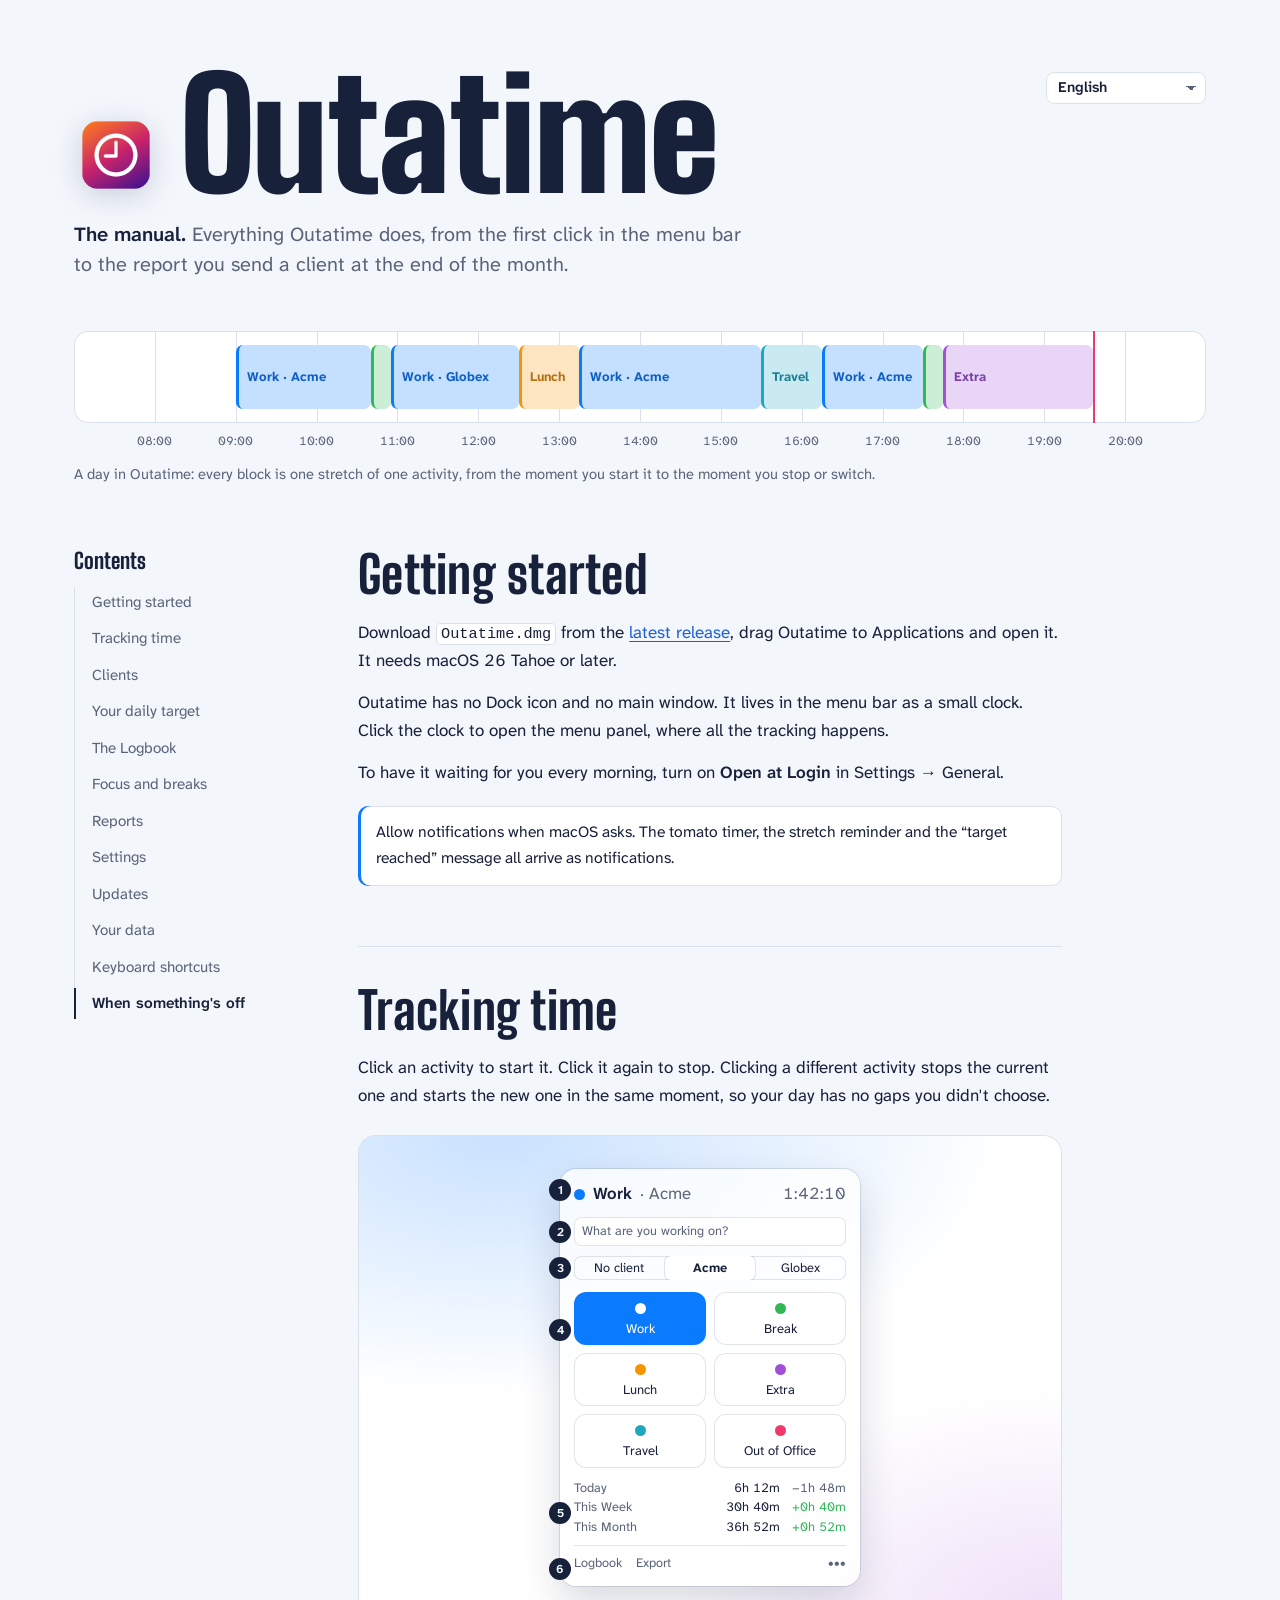
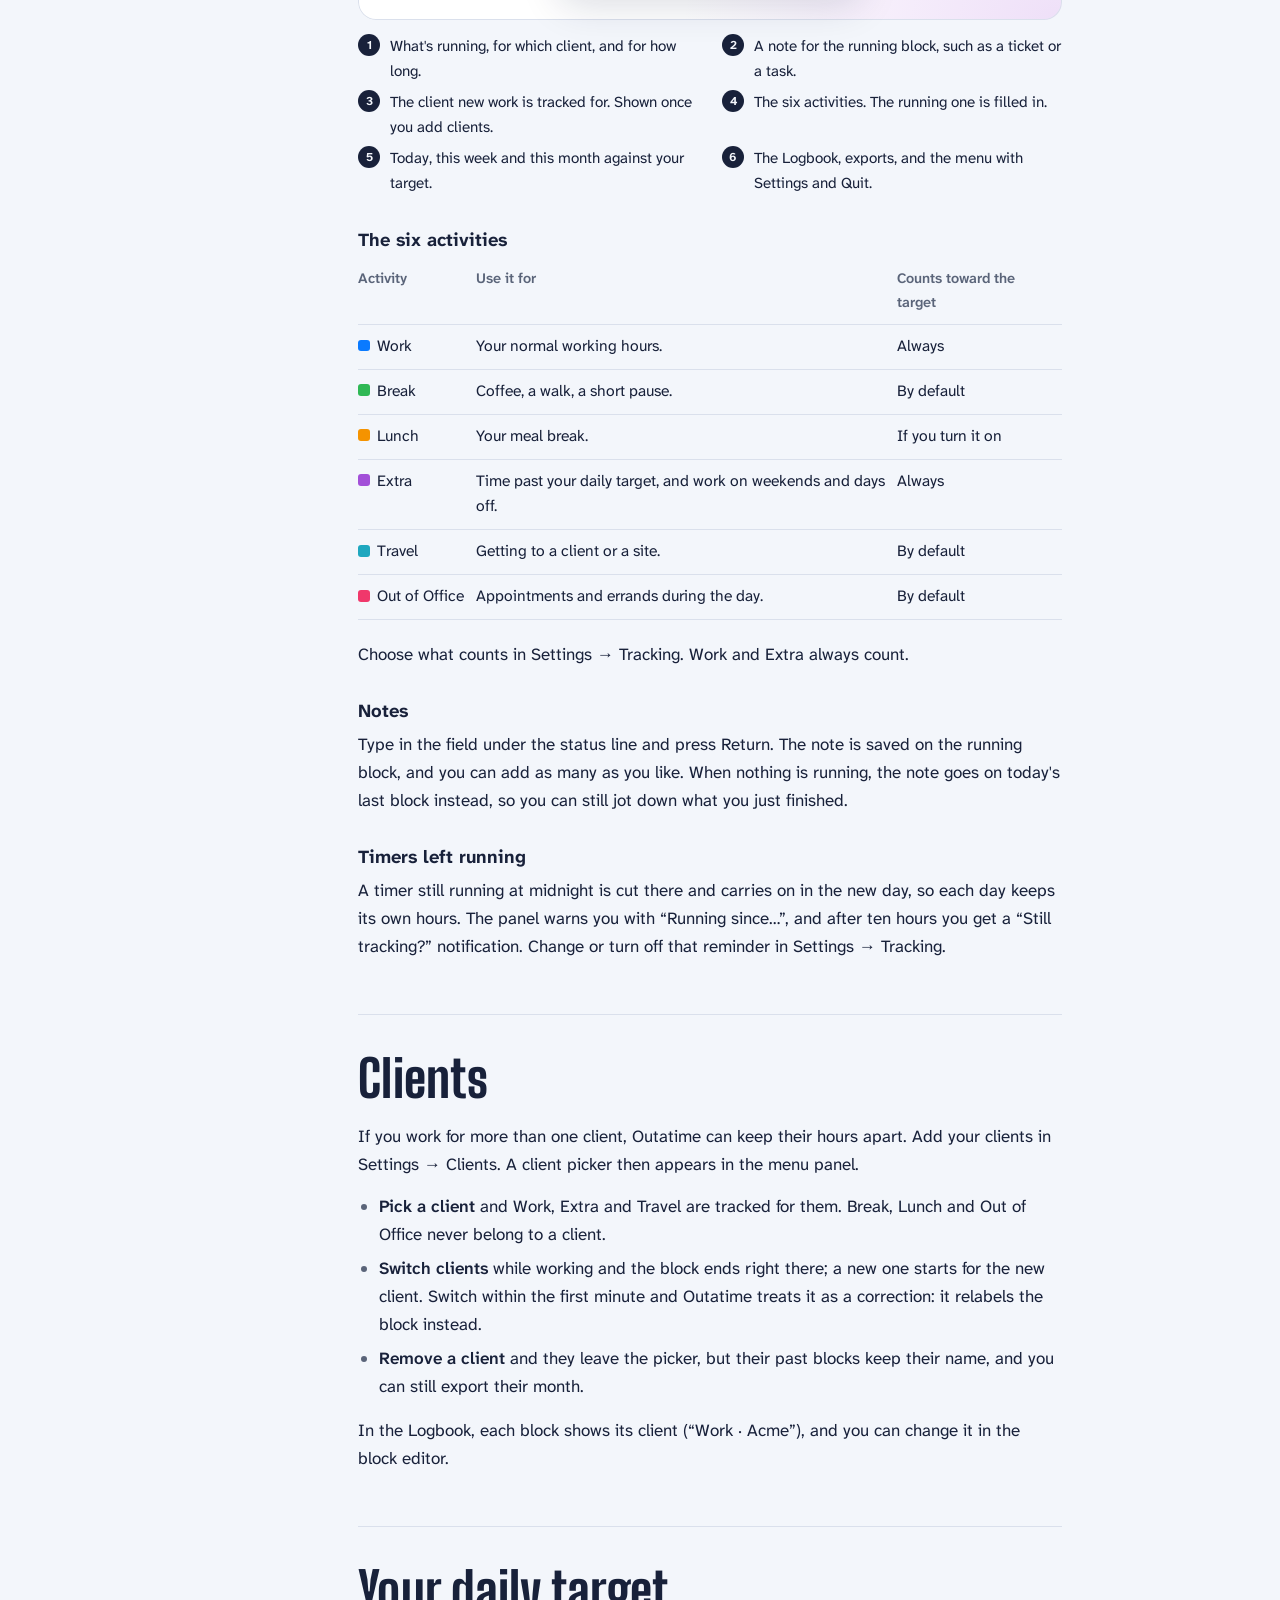
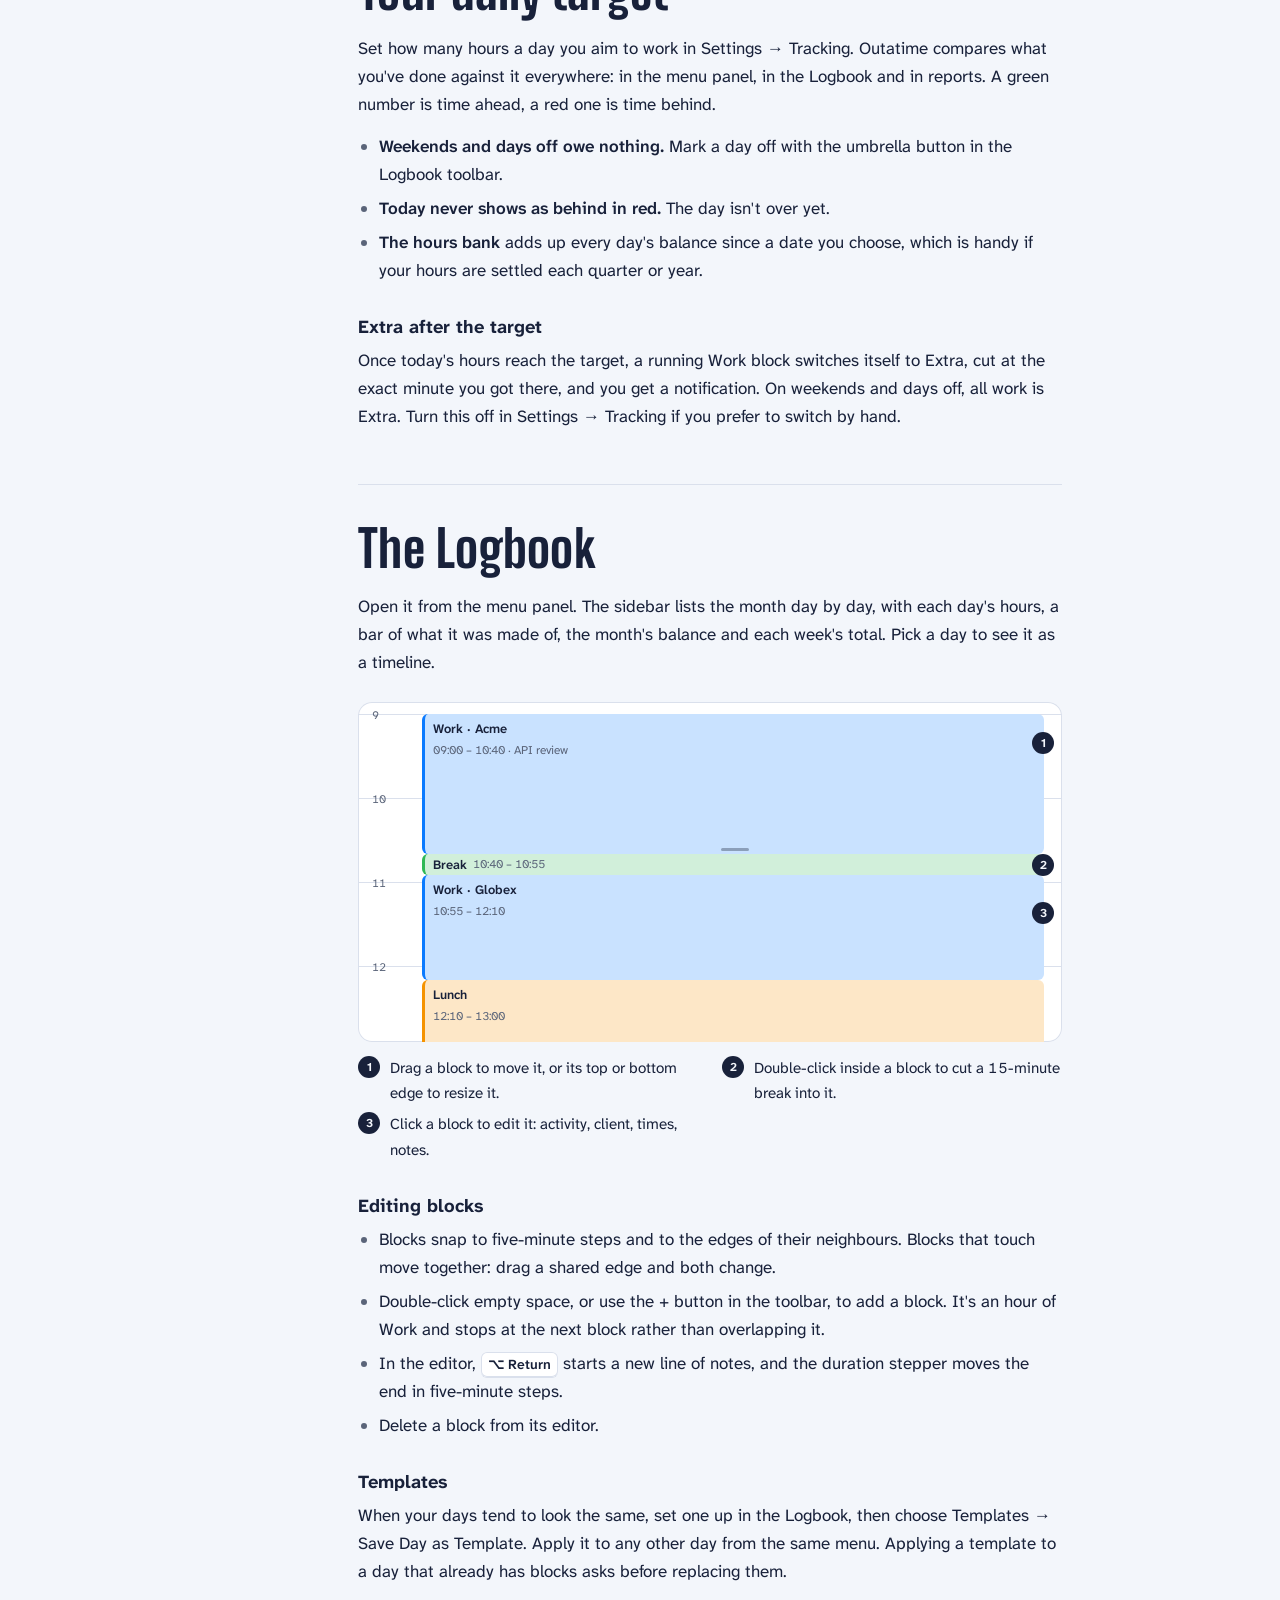
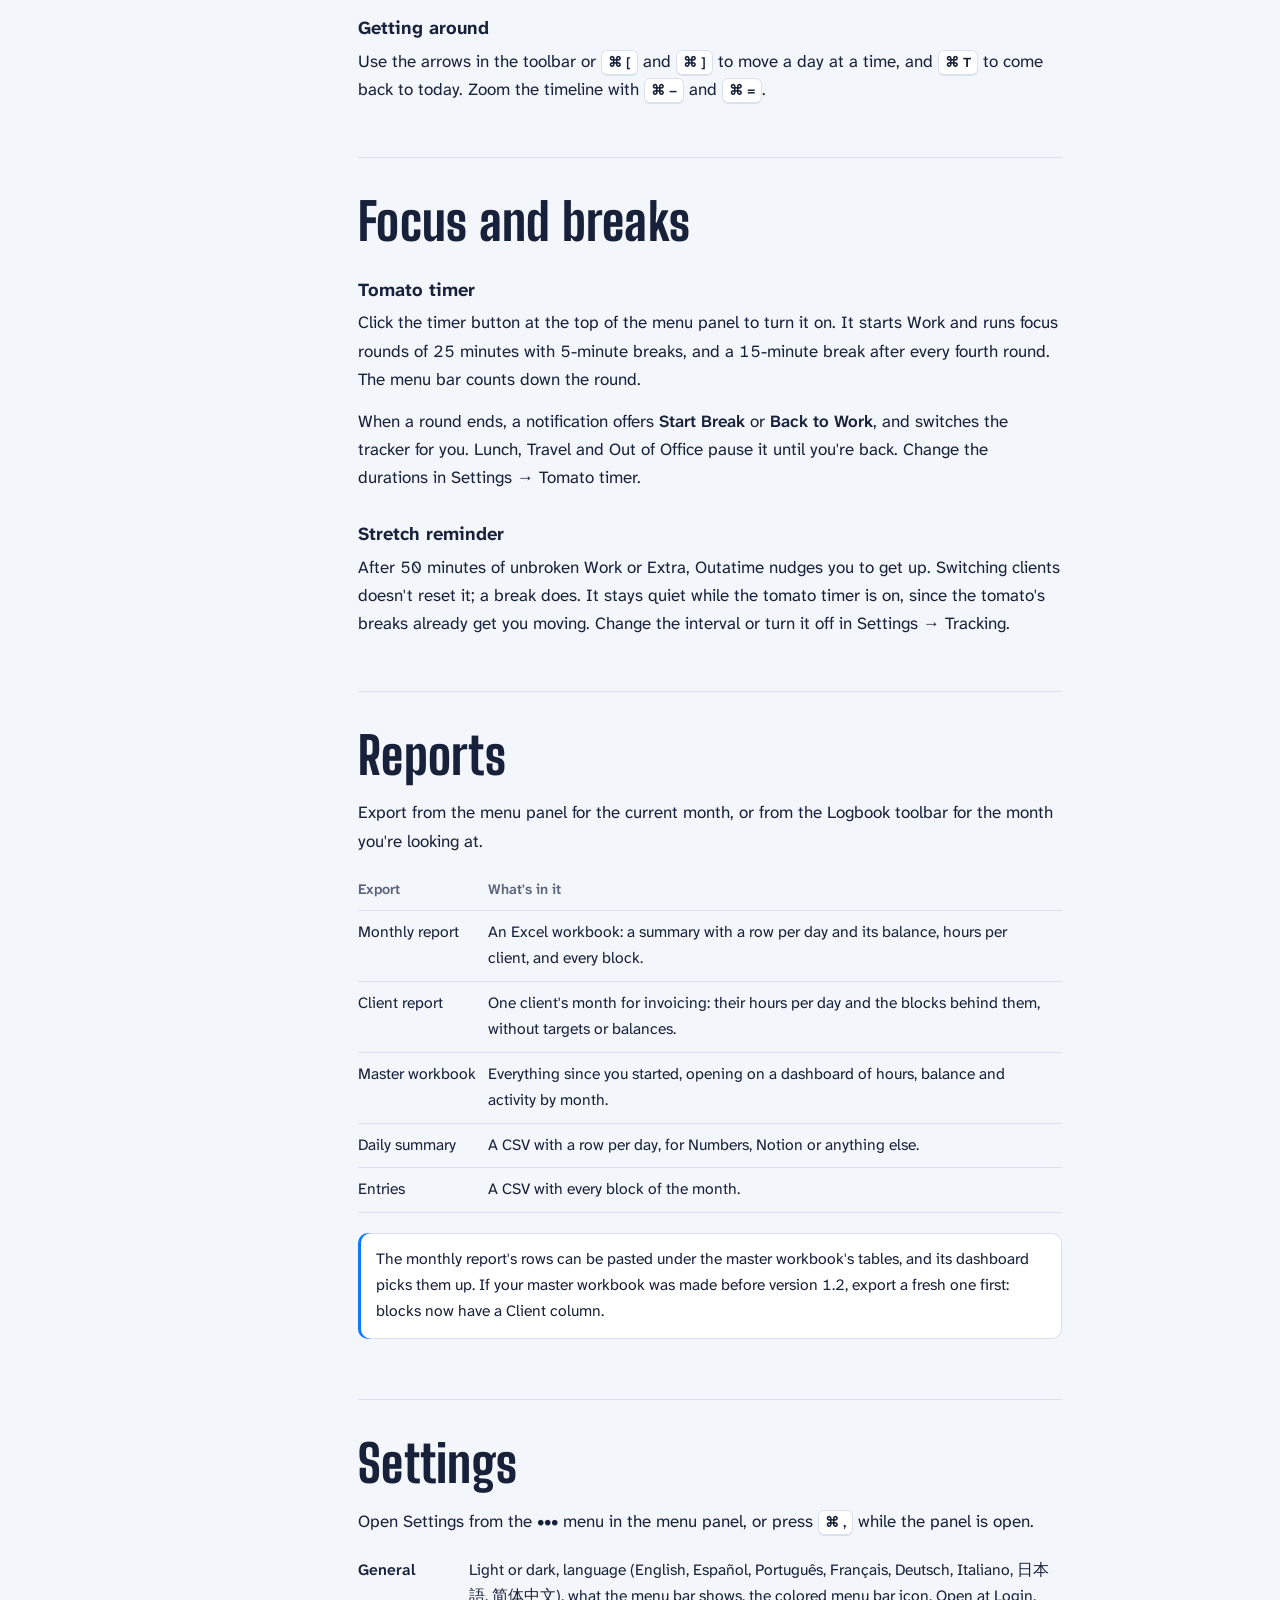
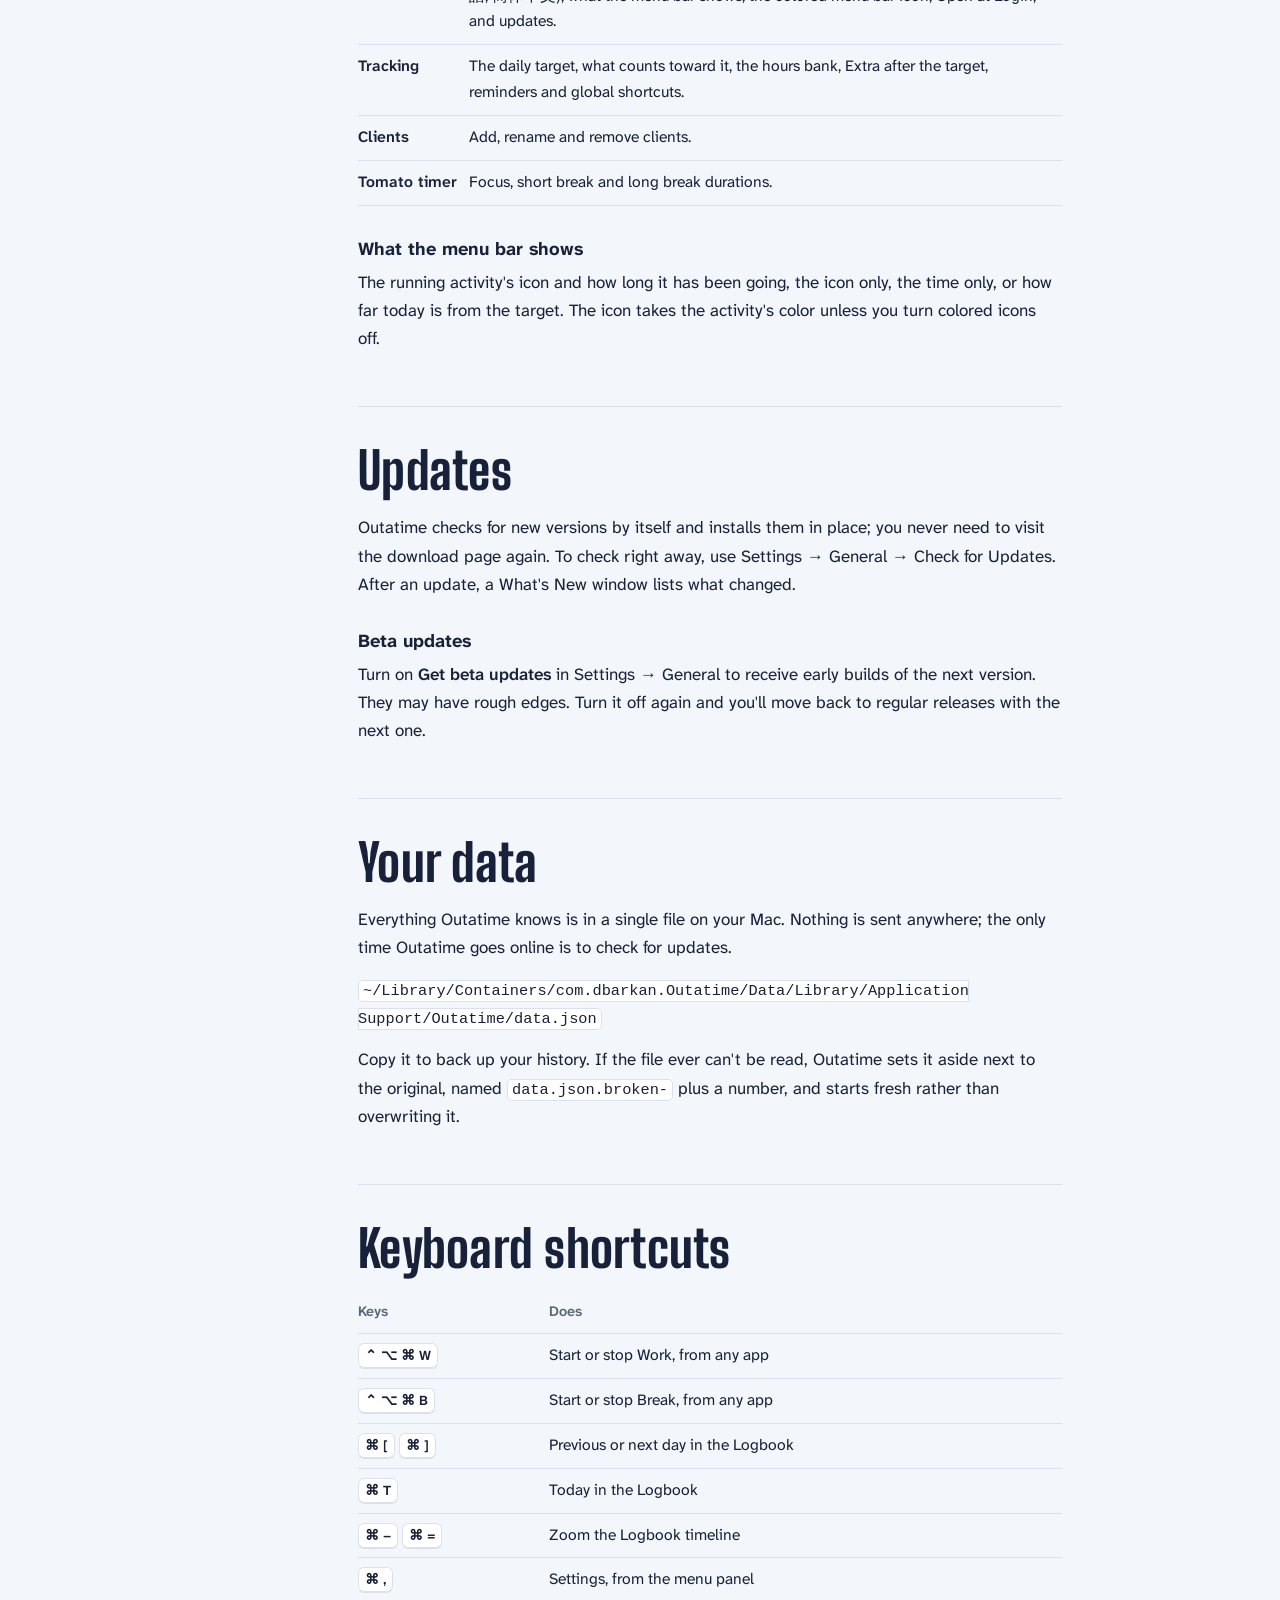
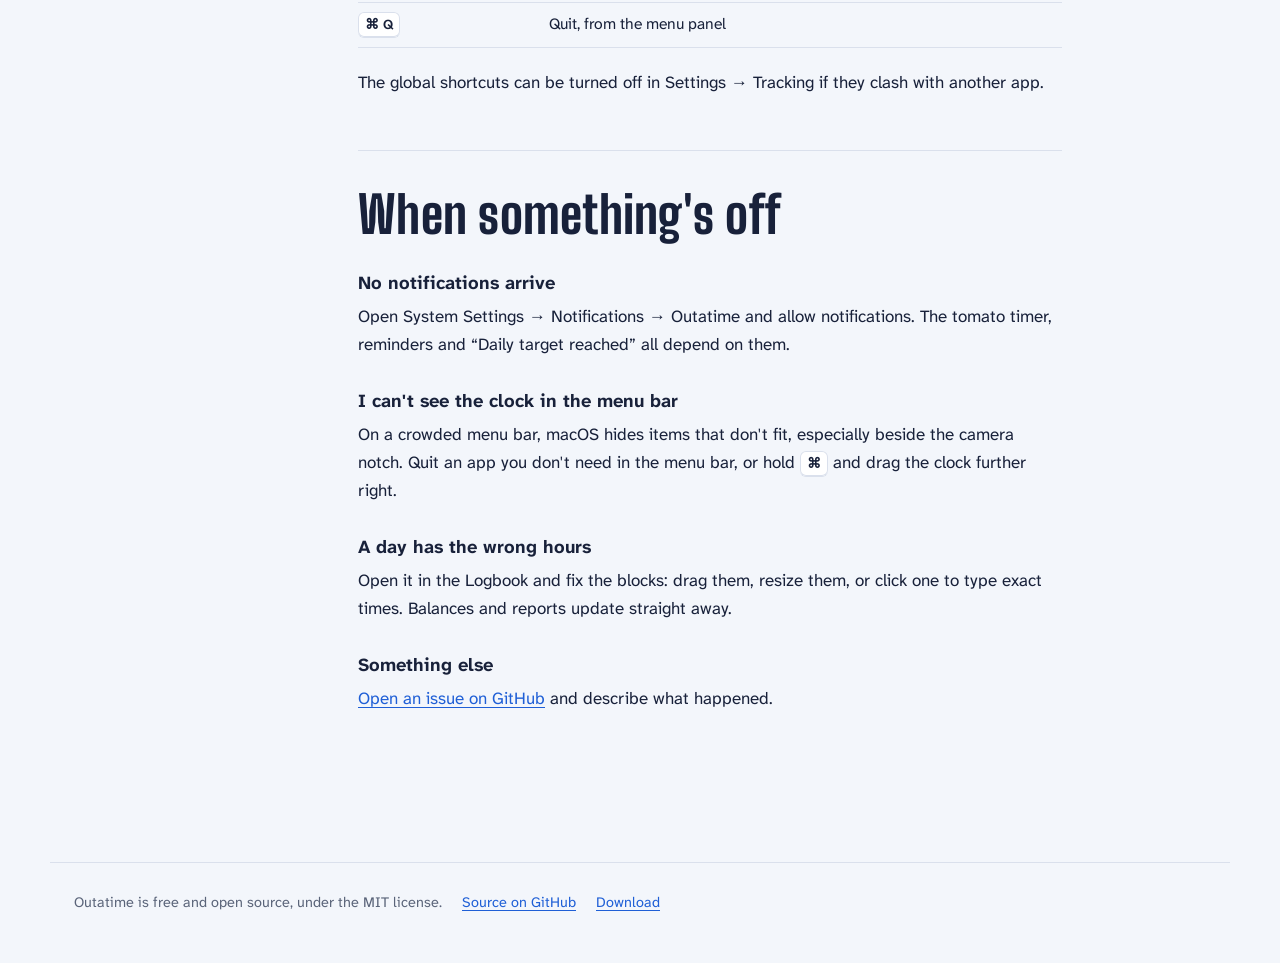
==== docs/manual/index.html @ 3250b4db "Eight languages: French, German, Italian, Japanese and Simplified Chinese in the app and the manual " ====
<!doctype html>
<html lang="en">
<head>
<meta charset="utf-8">
<meta name="viewport" content="width=device-width, initial-scale=1">
<title>Outatime Manual</title>
<meta name="description" content="How to track your day with Outatime, the menu bar time tracker for macOS.">
<link rel="icon" href="icon.png">
<link rel="preconnect" href="https://fonts.googleapis.com">
<link rel="preconnect" href="https://fonts.gstatic.com" crossorigin>
<link href="https://fonts.googleapis.com/css2?family=Atkinson+Hyperlegible+Next:ital,wght@0,400;0,600;0,700;1,400&family=Big+Shoulders+Display:wght@600;800;900&display=swap" rel="stylesheet">
<link rel="stylesheet" href="manual.css">
<link rel="alternate" hreflang="en" href="https://mrbarkan.github.io/Outatime/manual/">
<link rel="alternate" hreflang="es" href="https://mrbarkan.github.io/Outatime/manual/es/">
<link rel="alternate" hreflang="pt-BR" href="https://mrbarkan.github.io/Outatime/manual/pt-BR/">
<link rel="alternate" hreflang="fr" href="https://mrbarkan.github.io/Outatime/manual/fr/">
<link rel="alternate" hreflang="de" href="https://mrbarkan.github.io/Outatime/manual/de/">
<link rel="alternate" hreflang="it" href="https://mrbarkan.github.io/Outatime/manual/it/">
<link rel="alternate" hreflang="ja" href="https://mrbarkan.github.io/Outatime/manual/ja/">
<link rel="alternate" hreflang="zh-Hans" href="https://mrbarkan.github.io/Outatime/manual/zh-Hans/">
<link rel="alternate" hreflang="x-default" href="https://mrbarkan.github.io/Outatime/manual/">
<script src="manual.js"></script>
</head>
<body>

<header class="hero">
  <div class="hero-top">
    <img src="icon.png" alt="" width="84" height="84">
    <h1>Outatime</h1>
    <select class="lang" aria-label="Language"></select>
  </div>
  <p class="lede"><strong>The manual.</strong> Everything Outatime does, from the first click in the menu bar to the report you send a client at the end of the month.</p>

  <figure class="ribbon" aria-label="A sample day: work from nine, a coffee break, lunch at half past twelve, more work, then extra hours in the evening.">
    <div class="ribbon-track" id="ribbon" data-labels='{"work": "Work", "lunch": "Lunch", "travel": "Travel", "extra": "Extra"}'></div>
    <div class="ribbon-scale" id="scale" aria-hidden="true"></div>
    <figcaption class="ribbon-caption">A day in Outatime: every block is one stretch of one activity, from the moment you start it to the moment you stop or switch.</figcaption>
  </figure>
</header>

<div class="page">
  <nav class="toc" aria-label="Contents">
    <p>Contents</p>
    <ol id="toc"></ol>
  </nav>

  <main>
    <details class="toc-mobile"><summary>Contents</summary><ol id="toc-mobile"></ol><select class="lang" aria-label="Language"></select></details>

    <section id="start">
      <h2>Getting started</h2>
      <p>Download <code>Outatime.dmg</code> from the <a href="https://github.com/mrbarkan/Outatime/releases/latest">latest release</a>, drag Outatime to Applications and open it. It needs macOS 26 Tahoe or later.</p>
      <p>Outatime has no Dock icon and no main window. It lives in the menu bar as a small clock. Click the clock to open the menu panel, where all the tracking happens.</p>
      <p>To have it waiting for you every morning, turn on <strong>Open at Login</strong> in Settings → General.</p>
      <div class="note"><p>Allow notifications when macOS asks. The tomato timer, the stretch reminder and the “target reached” message all arrive as notifications.</p></div>
    </section>

    <section id="tracking">
      <h2>Tracking time</h2>
      <p>Click an activity to start it. Click it again to stop. Clicking a different activity stops the current one and starts the new one in the same moment, so your day has no gaps you didn't choose.</p>

      <figure>
        <div class="panel-wrap">
          <div class="panel" aria-hidden="true">
            <span class="pin" data-n="1" style="left:-11px;top:10px"></span>
            <div class="row status"><i class="dot" style="--c:var(--work)"></i> Work <small>· Acme</small><span class="t">1:42:10</span></div>
            <span class="pin" data-n="2" style="left:-11px;top:52px"></span>
            <div class="field">What are you working on?</div>
            <span class="pin" data-n="3" style="left:-11px;top:88px"></span>
            <div class="seg"><span>No client</span><span class="on">Acme</span><span>Globex</span></div>
            <span class="pin" data-n="4" style="left:-11px;top:150px"></span>
            <div class="tiles">
              <div class="tile on" style="--c:var(--work)"><i></i>Work</div>
              <div class="tile" style="--c:var(--break)"><i></i>Break</div>
              <div class="tile" style="--c:var(--lunch)"><i></i>Lunch</div>
              <div class="tile" style="--c:var(--extra)"><i></i>Extra</div>
              <div class="tile" style="--c:var(--travel)"><i></i>Travel</div>
              <div class="tile" style="--c:var(--ooo)"><i></i>Out of Office</div>
            </div>
            <span class="pin" data-n="5" style="left:-11px;bottom:62px"></span>
            <div class="totals">
              <span>Today</span><b>6h 12m</b><span class="today">−1h 48m</span>
              <span>This Week</span><b>30h 40m</b><span class="plus">+0h 40m</span>
              <span>This Month</span><b>36h 52m</b><span class="plus">+0h 52m</span>
            </div>
            <span class="pin" data-n="6" style="left:-11px;bottom:6px"></span>
            <div class="foot"><span>Logbook</span><span>Export</span><span>•••</span></div>
          </div>
        </div>
        <ol class="callouts">
          <li>What's running, for which client, and for how long.</li>
          <li>A note for the running block, such as a ticket or a task.</li>
          <li>The client new work is tracked for. Shown once you add clients.</li>
          <li>The six activities. The running one is filled in.</li>
          <li>Today, this week and this month against your target.</li>
          <li>The Logbook, exports, and the menu with Settings and Quit.</li>
        </ol>
      </figure>

      <h3>The six activities</h3>
      <table>
        <thead><tr><th>Activity</th><th>Use it for</th><th>Counts toward the target</th></tr></thead>
        <tbody>
          <tr><td><span class="swatch" style="--c:var(--work)"></span>Work</td><td>Your normal working hours.</td><td>Always</td></tr>
          <tr><td><span class="swatch" style="--c:var(--break)"></span>Break</td><td>Coffee, a walk, a short pause.</td><td>By default</td></tr>
          <tr><td><span class="swatch" style="--c:var(--lunch)"></span>Lunch</td><td>Your meal break.</td><td>If you turn it on</td></tr>
          <tr><td><span class="swatch" style="--c:var(--extra)"></span>Extra</td><td>Time past your daily target, and work on weekends and days off.</td><td>Always</td></tr>
          <tr><td><span class="swatch" style="--c:var(--travel)"></span>Travel</td><td>Getting to a client or a site.</td><td>By default</td></tr>
          <tr><td><span class="swatch" style="--c:var(--ooo)"></span>Out of Office</td><td>Appointments and errands during the day.</td><td>By default</td></tr>
        </tbody>
      </table>
      <p>Choose what counts in Settings → Tracking. Work and Extra always count.</p>

      <h3>Notes</h3>
      <p>Type in the field under the status line and press Return. The note is saved on the running block, and you can add as many as you like. When nothing is running, the note goes on today's last block instead, so you can still jot down what you just finished.</p>

      <h3>Timers left running</h3>
      <p>A timer still running at midnight is cut there and carries on in the new day, so each day keeps its own hours. The panel warns you with “Running since…”, and after ten hours you get a “Still tracking?” notification. Change or turn off that reminder in Settings → Tracking.</p>
    </section>

    <section id="clients">
      <h2>Clients</h2>
      <p>If you work for more than one client, Outatime can keep their hours apart. Add your clients in Settings → Clients. A client picker then appears in the menu panel.</p>
      <ul>
        <li><strong>Pick a client</strong> and Work, Extra and Travel are tracked for them. Break, Lunch and Out of Office never belong to a client.</li>
        <li><strong>Switch clients</strong> while working and the block ends right there; a new one starts for the new client. Switch within the first minute and Outatime treats it as a correction: it relabels the block instead.</li>
        <li><strong>Remove a client</strong> and they leave the picker, but their past blocks keep their name, and you can still export their month.</li>
      </ul>
      <p>In the Logbook, each block shows its client (“Work · Acme”), and you can change it in the block editor.</p>
    </section>

    <section id="target">
      <h2>Your daily target</h2>
      <p>Set how many hours a day you aim to work in Settings → Tracking. Outatime compares what you've done against it everywhere: in the menu panel, in the Logbook and in reports. A green number is time ahead, a red one is time behind.</p>
      <ul>
        <li><strong>Weekends and days off owe nothing.</strong> Mark a day off with the umbrella button in the Logbook toolbar.</li>
        <li><strong>Today never shows as behind in red.</strong> The day isn't over yet.</li>
        <li><strong>The hours bank</strong> adds up every day's balance since a date you choose, which is handy if your hours are settled each quarter or year.</li>
      </ul>
      <h3>Extra after the target</h3>
      <p>Once today's hours reach the target, a running Work block switches itself to Extra, cut at the exact minute you got there, and you get a notification. On weekends and days off, all work is Extra. Turn this off in Settings → Tracking if you prefer to switch by hand.</p>
    </section>

    <section id="logbook">
      <h2>The Logbook</h2>
      <p>Open it from the menu panel. The sidebar lists the month day by day, with each day's hours, a bar of what it was made of, the month's balance and each week's total. Pick a day to see it as a timeline.</p>

      <figure>
        <div class="day" aria-hidden="true">
          <div class="h" style="top:12px"><span>9</span></div>
          <div class="h" style="top:96px"><span>10</span></div>
          <div class="h" style="top:180px"><span>11</span></div>
          <div class="h" style="top:264px"><span>12</span></div>
          <div class="b" style="--c:var(--work);top:12px;height:140px"><strong>Work · Acme</strong><small>09:00 – 10:40 · API review</small><span class="grip" style="bottom:3px"></span></div>
          <span class="pin" data-n="1" style="right:8px;top:30px"></span>
          <div class="b short" style="--c:var(--break);top:152px;height:21px"><strong>Break</strong><small>10:40 – 10:55</small></div>
          <span class="pin" data-n="2" style="right:8px;top:152px"></span>
          <div class="b" style="--c:var(--work);top:173px;height:105px"><strong>Work · Globex</strong><small>10:55 – 12:10</small></div>
          <span class="pin" data-n="3" style="right:8px;top:200px"></span>
          <div class="b" style="--c:var(--lunch);top:278px;height:80px"><strong>Lunch</strong><small>12:10 – 13:00</small></div>
        </div>
        <ol class="callouts">
          <li>Drag a block to move it, or its top or bottom edge to resize it.</li>
          <li>Double-click inside a block to cut a 15-minute break into it.</li>
          <li>Click a block to edit it: activity, client, times, notes.</li>
        </ol>
      </figure>

      <h3>Editing blocks</h3>
      <ul>
        <li>Blocks snap to five-minute steps and to the edges of their neighbours. Blocks that touch move together: drag a shared edge and both change.</li>
        <li>Double-click empty space, or use the + button in the toolbar, to add a block. It's an hour of Work and stops at the next block rather than overlapping it.</li>
        <li>In the editor, <kbd>⌥ Return</kbd> starts a new line of notes, and the duration stepper moves the end in five-minute steps.</li>
        <li>Delete a block from its editor.</li>
      </ul>

      <h3>Templates</h3>
      <p>When your days tend to look the same, set one up in the Logbook, then choose Templates → Save Day as Template. Apply it to any other day from the same menu. Applying a template to a day that already has blocks asks before replacing them.</p>

      <h3>Getting around</h3>
      <p>Use the arrows in the toolbar or <kbd>⌘ [</kbd> and <kbd>⌘ ]</kbd> to move a day at a time, and <kbd>⌘ T</kbd> to come back to today. Zoom the timeline with <kbd>⌘ −</kbd> and <kbd>⌘ =</kbd>.</p>
    </section>

    <section id="focus">
      <h2>Focus and breaks</h2>
      <h3>Tomato timer</h3>
      <p>Click the timer button at the top of the menu panel to turn it on. It starts Work and runs focus rounds of 25 minutes with 5-minute breaks, and a 15-minute break after every fourth round. The menu bar counts down the round.</p>
      <p>When a round ends, a notification offers <strong>Start Break</strong> or <strong>Back to Work</strong>, and switches the tracker for you. Lunch, Travel and Out of Office pause it until you're back. Change the durations in Settings → Tomato timer.</p>
      <h3>Stretch reminder</h3>
      <p>After 50 minutes of unbroken Work or Extra, Outatime nudges you to get up. Switching clients doesn't reset it; a break does. It stays quiet while the tomato timer is on, since the tomato's breaks already get you moving. Change the interval or turn it off in Settings → Tracking.</p>
    </section>

    <section id="reports">
      <h2>Reports</h2>
      <p>Export from the menu panel for the current month, or from the Logbook toolbar for the month you're looking at.</p>
      <table>
        <thead><tr><th>Export</th><th>What's in it</th></tr></thead>
        <tbody>
          <tr><td>Monthly report</td><td>An Excel workbook: a summary with a row per day and its balance, hours per client, and every block.</td></tr>
          <tr><td>Client report</td><td>One client's month for invoicing: their hours per day and the blocks behind them, without targets or balances.</td></tr>
          <tr><td>Master workbook</td><td>Everything since you started, opening on a dashboard of hours, balance and activity by month.</td></tr>
          <tr><td>Daily summary</td><td>A CSV with a row per day, for Numbers, Notion or anything else.</td></tr>
          <tr><td>Entries</td><td>A CSV with every block of the month.</td></tr>
        </tbody>
      </table>
      <div class="note"><p>The monthly report's rows can be pasted under the master workbook's tables, and its dashboard picks them up. If your master workbook was made before version 1.2, export a fresh one first: blocks now have a Client column.</p></div>
    </section>

    <section id="settings">
      <h2>Settings</h2>
      <p>Open Settings from the ••• menu in the menu panel, or press <kbd>⌘ ,</kbd> while the panel is open.</p>
      <table>
        <tbody>
          <tr><td><strong>General</strong></td><td>Light or dark, language (English, Español, Português, Français, Deutsch, Italiano, 日本語, 简体中文), what the menu bar shows, the colored menu bar icon, Open at Login, and updates.</td></tr>
          <tr><td><strong>Tracking</strong></td><td>The daily target, what counts toward it, the hours bank, Extra after the target, reminders and global shortcuts.</td></tr>
          <tr><td><strong>Clients</strong></td><td>Add, rename and remove clients.</td></tr>
          <tr><td><strong>Tomato timer</strong></td><td>Focus, short break and long break durations.</td></tr>
        </tbody>
      </table>
      <h3>What the menu bar shows</h3>
      <p>The running activity's icon and how long it has been going, the icon only, the time only, or how far today is from the target. The icon takes the activity's color unless you turn colored icons off.</p>
    </section>

    <section id="updates">
      <h2>Updates</h2>
      <p>Outatime checks for new versions by itself and installs them in place; you never need to visit the download page again. To check right away, use Settings → General → Check for Updates. After an update, a What's New window lists what changed.</p>
      <h3>Beta updates</h3>
      <p>Turn on <strong>Get beta updates</strong> in Settings → General to receive early builds of the next version. They may have rough edges. Turn it off again and you'll move back to regular releases with the next one.</p>
    </section>

    <section id="data">
      <h2>Your data</h2>
      <p>Everything Outatime knows is in a single file on your Mac. Nothing is sent anywhere; the only time Outatime goes online is to check for updates.</p>
      <p><code>~/Library/Containers/com.dbarkan.Outatime/Data/Library/Application Support/Outatime/data.json</code></p>
      <p>Copy it to back up your history. If the file ever can't be read, Outatime sets it aside next to the original, named <code>data.json.broken-</code> plus a number, and starts fresh rather than overwriting it.</p>
    </section>

    <section id="shortcuts">
      <h2>Keyboard shortcuts</h2>
      <table>
        <thead><tr><th>Keys</th><th>Does</th></tr></thead>
        <tbody>
          <tr><td><kbd>⌃ ⌥ ⌘ W</kbd></td><td>Start or stop Work, from any app</td></tr>
          <tr><td><kbd>⌃ ⌥ ⌘ B</kbd></td><td>Start or stop Break, from any app</td></tr>
          <tr><td><kbd>⌘ [</kbd> <kbd>⌘ ]</kbd></td><td>Previous or next day in the Logbook</td></tr>
          <tr><td><kbd>⌘ T</kbd></td><td>Today in the Logbook</td></tr>
          <tr><td><kbd>⌘ −</kbd> <kbd>⌘ =</kbd></td><td>Zoom the Logbook timeline</td></tr>
          <tr><td><kbd>⌘ ,</kbd></td><td>Settings, from the menu panel</td></tr>
          <tr><td><kbd>⌘ Q</kbd></td><td>Quit, from the menu panel</td></tr>
        </tbody>
      </table>
      <p>The global shortcuts can be turned off in Settings → Tracking if they clash with another app.</p>
    </section>

    <section id="help">
      <h2>When something's off</h2>
      <h3>No notifications arrive</h3>
      <p>Open System Settings → Notifications → Outatime and allow notifications. The tomato timer, reminders and “Daily target reached” all depend on them.</p>
      <h3>I can't see the clock in the menu bar</h3>
      <p>On a crowded menu bar, macOS hides items that don't fit, especially beside the camera notch. Quit an app you don't need in the menu bar, or hold <kbd>⌘</kbd> and drag the clock further right.</p>
      <h3>A day has the wrong hours</h3>
      <p>Open it in the Logbook and fix the blocks: drag them, resize them, or click one to type exact times. Balances and reports update straight away.</p>
      <h3>Something else</h3>
      <p><a href="https://github.com/mrbarkan/Outatime/issues">Open an issue on GitHub</a> and describe what happened.</p>
    </section>
  </main>
</div>

<footer class="foot-page">
  <span>Outatime is free and open source, under the MIT license.</span>
  <a href="https://github.com/mrbarkan/Outatime">Source on GitHub</a>
  <a href="https://github.com/mrbarkan/Outatime/releases/latest">Download</a>
</footer>

</body>
</html>
---- docs/manual/manual.css ----
:root {
  --paper: #f3f6fb;
  --sheet: #ffffff;
  --ink: #18213a;
  --muted: #5a6479;
  --rule: #dae0ec;
  --link: #1f5fd6;
  --glass: rgba(255, 255, 255, .78);
  --glass-edge: rgba(24, 33, 58, .12);
  --work: #0a7aff;
  --break: #2fb855;
  --lunch: #f59300;
  --extra: #a24fd8;
  --travel: #1ea7bf;
  --ooo: #f0386b;
  --display: "Big Shoulders Display", "Arial Narrow", sans-serif;
  --body: "Atkinson Hyperlegible Next", -apple-system, "Helvetica Neue", sans-serif;
  color-scheme: light;
}
@media (prefers-color-scheme: dark) {
  :root:not([data-theme="light"]) {
    --paper: #111829; --sheet: #182136; --ink: #e7ecf6; --muted: #9aa5bb; --rule: #2a3550; --link: #7fb0ff;
    --glass: rgba(30, 40, 64, .82); --glass-edge: rgba(231, 236, 246, .12); color-scheme: dark;
  }
}
:root[data-theme="dark"] {
  --paper: #111829; --sheet: #182136; --ink: #e7ecf6; --muted: #9aa5bb; --rule: #2a3550; --link: #7fb0ff;
  --glass: rgba(30, 40, 64, .82); --glass-edge: rgba(231, 236, 246, .12); color-scheme: dark;
}

* { box-sizing: border-box; }
html { scroll-behavior: smooth; scroll-padding-top: 24px; }
@media (prefers-reduced-motion: reduce) { html { scroll-behavior: auto; } }
body {
  margin: 0; background: var(--paper); color: var(--ink);
  font: 400 1.0625rem/1.65 var(--body); -webkit-font-smoothing: antialiased;
  font-variant-numeric: tabular-nums;
}
a { color: var(--link); text-underline-offset: .18em; text-decoration-thickness: 1px; }
a:hover { text-decoration-thickness: 2px; }
:focus-visible { outline: 3px solid var(--work); outline-offset: 2px; border-radius: 4px; }

/* Hero: the day ribbon */
.hero { padding: 72px 24px 56px; max-width: 1180px; margin: 0 auto; }
.hero-top { display: flex; align-items: flex-end; gap: 22px; flex-wrap: wrap; }
.hero-top select.lang { margin-left: auto; align-self: flex-start; }
select.lang {
  font: 600 .92rem/1.2 var(--body); color: var(--ink); background: var(--sheet); border: 0; border-radius: 8px;
  padding: 7px 30px 7px 12px; box-shadow: inset 0 0 0 1px var(--rule); cursor: pointer; appearance: none;
  background-image: linear-gradient(45deg, transparent 50%, var(--muted) 50%), linear-gradient(135deg, var(--muted) 50%, transparent 50%);
  background-position: right 15px top 52%, right 10px top 52%; background-size: 5px 5px; background-repeat: no-repeat;
}
.toc-mobile select.lang { margin: 6px 0 4px; }
.hero-top img { width: 84px; height: 84px; filter: drop-shadow(0 6px 14px rgba(10, 30, 80, .18)); }
h1 {
  font: 900 clamp(4rem, 13vw, 9.5rem)/.82 var(--display); letter-spacing: -.01em; margin: 0;
  text-transform: none;
}
.lede { font-size: 1.25rem; line-height: 1.5; color: var(--muted); max-width: 34em; margin: 22px 0 0; }
.lede strong { color: var(--ink); font-weight: 600; }

.ribbon { margin: 52px 0 0; }
.ribbon-track {
  position: relative; height: 92px; border-radius: 14px; background: var(--sheet);
  box-shadow: inset 0 0 0 1px var(--rule); overflow: hidden;
}
.ribbon-track .hour { position: absolute; top: 0; bottom: 0; width: 1px; background: var(--rule); }
.block {
  position: absolute; top: 14px; bottom: 14px; border-radius: 7px;
  background: color-mix(in srgb, var(--c) 24%, var(--sheet));
  border-left: 3px solid var(--c);
  transform-origin: left center; animation: grow .9s cubic-bezier(.2, .7, .2, 1) both; animation-delay: var(--d, 0s);
}
.block span {
  position: absolute; left: 8px; top: 50%; transform: translateY(-50%); white-space: nowrap;
  font: 700 .82rem/1 var(--body); color: color-mix(in srgb, var(--c) 70%, var(--ink));
}
.block.now::after {
  content: ""; position: absolute; right: -2px; top: -14px; bottom: -14px; width: 2px; background: var(--ooo);
}
@keyframes grow { from { transform: scaleX(0); opacity: 0; } to { transform: scaleX(1); opacity: 1; } }
@media (prefers-reduced-motion: reduce) { .block { animation: none; } }
.ribbon-scale { position: relative; height: 22px; margin-top: 8px; font-size: .78rem; color: var(--muted); }
.ribbon-scale span { position: absolute; transform: translateX(-50%); }
.ribbon-caption { margin: 10px 0 0; font-size: .92rem; color: var(--muted); }

/* Page layout */
.page {
  max-width: 1180px; margin: 0 auto; padding: 0 24px 96px;
  display: grid; grid-template-columns: 220px minmax(0, 1fr); gap: 64px;
}
nav.toc { position: sticky; top: 24px; align-self: start; padding-top: 8px; }
nav.toc p { font: 800 1.35rem/1 var(--display); margin: 0 0 14px; }
nav.toc ol { list-style: none; margin: 0; padding: 0; border-left: 1px solid var(--rule); }
nav.toc a {
  display: block; padding: 5px 0 5px 16px; margin-left: -1px; color: var(--muted); text-decoration: none;
  border-left: 2px solid transparent; font-size: .95rem; line-height: 1.35;
}
nav.toc a:hover { color: var(--ink); }
nav.toc a.here { color: var(--ink); border-left-color: var(--ink); font-weight: 600; }
.toc-mobile { display: none; }

main { max-width: 44rem; }
section { padding: 8px 0 40px; }
section + section { border-top: 1px solid var(--rule); padding-top: 40px; }
h2 { font: 800 clamp(2.4rem, 5vw, 3.2rem)/.95 var(--display); margin: 0 0 18px; letter-spacing: .005em; }
h3 { font: 700 1.15rem/1.3 var(--body); margin: 32px 0 6px; }
p { margin: 0 0 14px; }
ul, ol.steps { padding-left: 1.25em; margin: 0 0 16px; }
li { margin: 0 0 6px; }
li::marker { color: var(--muted); }
strong { font-weight: 600; }
.note {
  margin: 20px 0; padding: 14px 18px; border-radius: 10px; background: var(--sheet);
  box-shadow: inset 3px 0 0 var(--work), inset 0 0 0 1px var(--rule); font-size: .98rem;
}
.note p:last-child { margin: 0; }

kbd {
  font: 600 .86rem/1 var(--body); padding: 3px 7px 4px; border-radius: 6px; white-space: nowrap;
  background: var(--sheet); box-shadow: inset 0 0 0 1px var(--rule), 0 1px 0 var(--rule);
}
code {
  font: .9em/1.4 ui-monospace, "SF Mono", Menlo, monospace; background: var(--sheet);
  padding: 2px 5px; border-radius: 5px; box-shadow: inset 0 0 0 1px var(--rule); overflow-wrap: anywhere;
}

.swatch { display: inline-block; width: .75em; height: .75em; border-radius: 3px; background: var(--c); margin-right: .45em; vertical-align: -.02em; }
table { width: 100%; border-collapse: collapse; margin: 6px 0 20px; font-size: .98rem; }
th, td { text-align: left; padding: 9px 12px 9px 0; border-bottom: 1px solid var(--rule); vertical-align: top; }
th { font-weight: 600; color: var(--muted); font-size: .9rem; }
td:first-child { white-space: nowrap; }

/* Figures: drawings of the app, not screenshots */
figure { margin: 26px 0 28px; }
figcaption { font-size: .92rem; color: var(--muted); margin-top: 12px; }
.callouts { list-style: none; counter-reset: c; padding: 0; margin: 14px 0 0; display: grid; grid-template-columns: 1fr 1fr; gap: 6px 24px; font-size: .95rem; }
.callouts li { counter-increment: c; display: flex; gap: 10px; margin: 0; }
.callouts li::before, .pin {
  content: counter(c); flex: none; width: 22px; height: 22px; border-radius: 50%; background: var(--ink); color: var(--paper);
  font: 700 .75rem/22px var(--body); text-align: center;
}
.pin { position: absolute; z-index: 2; content: none; }
.pin::before { content: attr(data-n); }

.panel {
  position: relative; width: 300px; max-width: 100%; padding: 14px; border-radius: 16px; background: var(--glass);
  box-shadow: 0 0 0 1px var(--glass-edge), 0 18px 40px rgba(10, 25, 60, .16); font-size: .8rem; line-height: 1.3;
  backdrop-filter: blur(20px);
}
.panel .row { display: flex; align-items: center; gap: 8px; }
.panel .status { font-size: 1.05rem; font-weight: 600; margin-bottom: 12px; }
.panel .status small { font-weight: 400; color: var(--muted); font-size: inherit; }
.panel .status .t { margin-left: auto; font-weight: 400; color: var(--muted); }
.panel .field { border-radius: 7px; padding: 6px 8px; box-shadow: inset 0 0 0 1px var(--glass-edge); background: var(--sheet); color: var(--muted); margin-bottom: 10px; }
.panel .seg { display: flex; border-radius: 7px; box-shadow: inset 0 0 0 1px var(--glass-edge); margin-bottom: 12px; overflow: hidden; }
.panel .seg span { flex: 1; min-width: 0; text-align: center; padding: 4px 4px; white-space: nowrap; overflow: hidden; text-overflow: ellipsis; }
.panel .seg .on { background: var(--sheet); font-weight: 700; box-shadow: 0 0 0 1px var(--glass-edge); border-radius: 6px; }
.panel .tiles { display: grid; grid-template-columns: 1fr 1fr; gap: 8px; margin-bottom: 12px; }
.panel .tile {
  border-radius: 12px; padding: 9px 0 8px; text-align: center; background: var(--sheet);
  box-shadow: inset 0 0 0 1px var(--glass-edge); font-size: .82rem;
}
.panel .dot, .panel .tile i { display: inline-block; width: 11px; height: 11px; border-radius: 50%; background: var(--c); }
.panel .tile i { display: block; margin: 2px auto 6px; }
.panel .tile.on { background: var(--c); color: #fff; box-shadow: none; }
.panel .tile.on i { background: #fff; }
.panel .totals { display: grid; grid-template-columns: 1fr auto auto; gap: 3px 12px; color: var(--muted); margin-bottom: 10px; }
.panel .totals b { font-weight: 400; color: var(--ink); text-align: right; }
.panel .totals .plus { color: var(--break); text-align: right; }
.panel .totals .today { text-align: right; }
.panel .foot { display: flex; gap: 14px; padding-top: 9px; border-top: 1px solid var(--glass-edge); color: var(--muted); }
.panel .foot :last-child { margin-left: auto; }
.panel-wrap { display: flex; justify-content: center; padding: 34px 16px; border-radius: 18px; background:
  radial-gradient(120% 90% at 20% 0%, color-mix(in srgb, var(--work) 22%, transparent), transparent 60%),
  radial-gradient(90% 80% at 100% 100%, color-mix(in srgb, var(--extra) 18%, transparent), transparent 60%), var(--sheet);
  box-shadow: inset 0 0 0 1px var(--rule); }

.day {
  position: relative; border-radius: 14px; background: var(--sheet); box-shadow: inset 0 0 0 1px var(--rule);
  padding: 12px 18px 12px 64px; height: 340px; overflow: hidden; font-size: .8rem;
}
.day .h { position: absolute; left: 0; right: 0; height: 1px; background: var(--rule); }
.day .h span { position: absolute; left: 14px; top: -8px; color: var(--muted); font-size: .72rem; }
.day .b {
  position: absolute; left: 64px; right: 18px; border-radius: 6px; padding: 4px 8px;
  background: color-mix(in srgb, var(--c) 22%, var(--sheet)); border-left: 3px solid var(--c);
}
.day .b strong { display: block; font-size: .8rem; }
.day .b small { color: var(--muted); font-size: .74rem; }
.day .b.short { padding: 0 8px; display: flex; align-items: center; gap: 6px; }
.day .b.short strong { display: inline; }
.day .grip { position: absolute; left: 50%; width: 28px; height: 3px; margin-left: -14px; border-radius: 2px; background: var(--ink); opacity: .35; }

.foot-page { max-width: 1180px; margin: 0 auto; padding: 28px 24px 48px; color: var(--muted); font-size: .9rem; display: flex; gap: 20px; flex-wrap: wrap; border-top: 1px solid var(--rule); }

/* Japanese and Chinese: the display and body faces have no CJK glyphs. */
:root:lang(ja) { --body: "Noto Sans JP", -apple-system, "Hiragino Sans", sans-serif; --display: "Noto Sans JP", "Hiragino Sans", sans-serif; }
:root:lang(zh-Hans) { --body: "Noto Sans SC", -apple-system, "PingFang SC", sans-serif; --display: "Noto Sans SC", "PingFang SC", sans-serif; }
:lang(ja) body, :lang(zh-Hans) body { line-height: 1.85; }
:lang(ja) h2, :lang(zh-Hans) h2 { font-weight: 900; font-size: clamp(2rem, 4vw, 2.6rem); line-height: 1.15; letter-spacing: 0; }
:lang(ja) nav.toc p, :lang(zh-Hans) nav.toc p { font-weight: 900; font-size: 1.1rem; }
:lang(ja) h1, :lang(zh-Hans) h1 { font-family: "Big Shoulders Display", sans-serif; }

@media (max-width: 900px) {
  .hero-top select.lang { display: none; }
  .page { grid-template-columns: minmax(0, 1fr); gap: 0; padding: 0 16px 72px; }
  table { display: block; overflow-x: auto; }
  .hero { padding: 48px 16px 40px; }
  nav.toc { display: none; }
  .toc-mobile { display: block; margin: 0 0 28px; padding: 12px 16px; border-radius: 12px; background: var(--sheet); box-shadow: inset 0 0 0 1px var(--rule); }
  .toc-mobile summary { font-weight: 600; cursor: pointer; }
  .toc-mobile ol { margin: 10px 0 4px; padding-left: 1.2em; }
  .callouts { grid-template-columns: 1fr; }
  .ribbon-track { height: 72px; }
  .block span { display: none; }
  .ribbon-scale span:nth-child(even) { display: none; }
  .foot-page { padding: 24px 16px 40px; }
}
@media (max-width: 520px) {
  table, thead, tbody, tr, th, td { font-size: .94rem; }
  td:first-child { white-space: normal; }
}
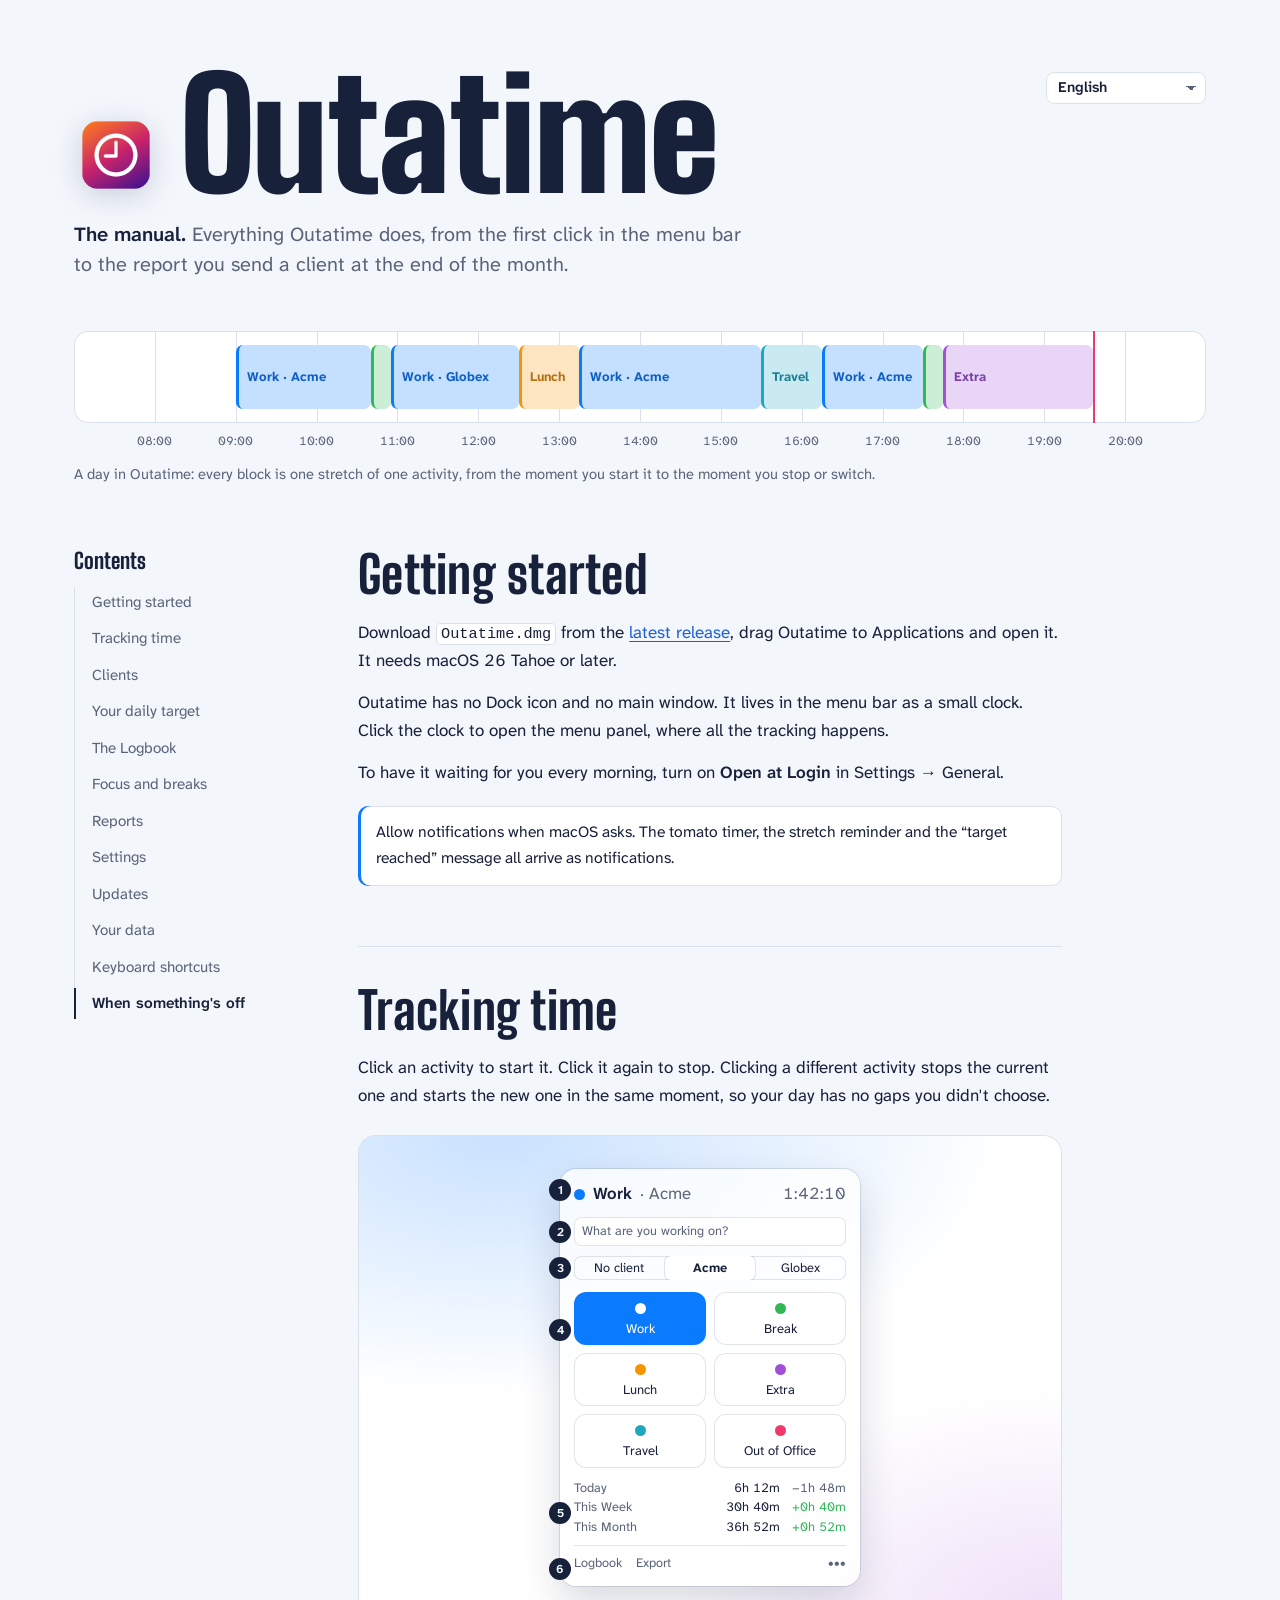
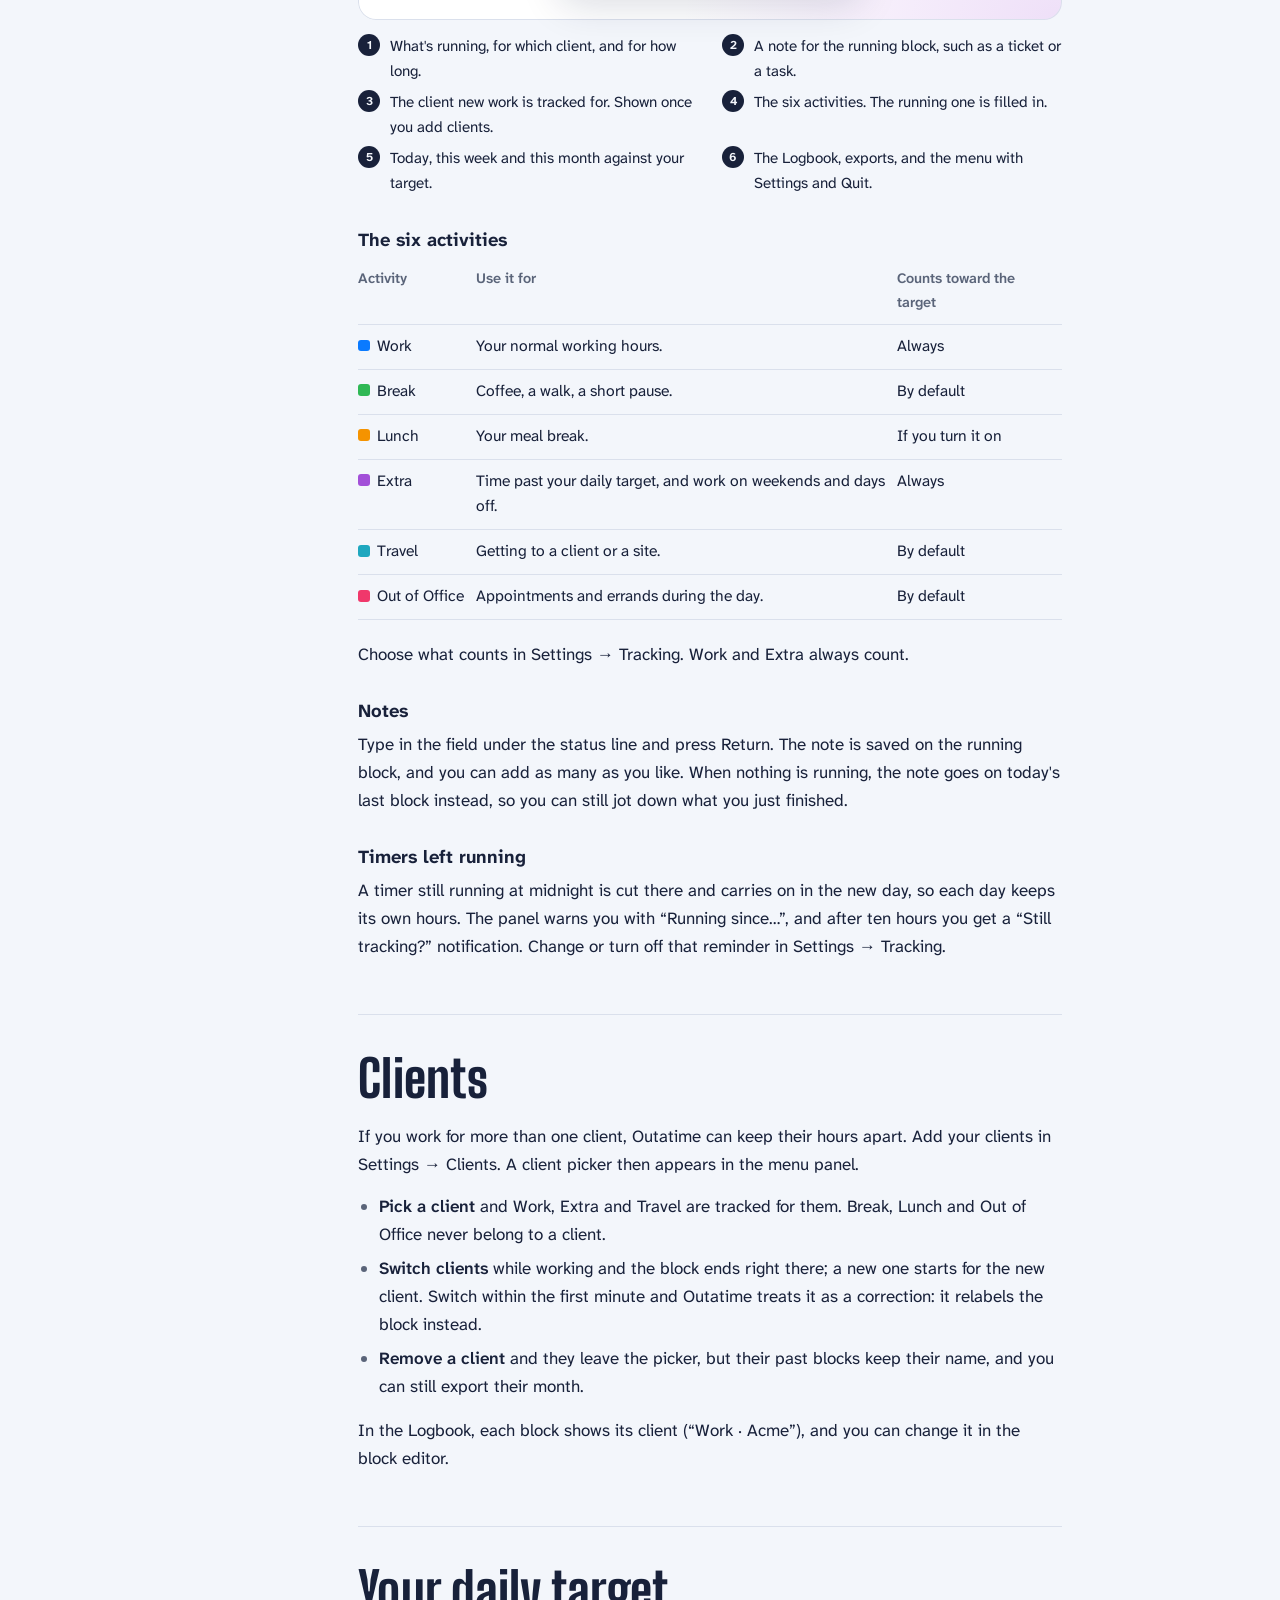
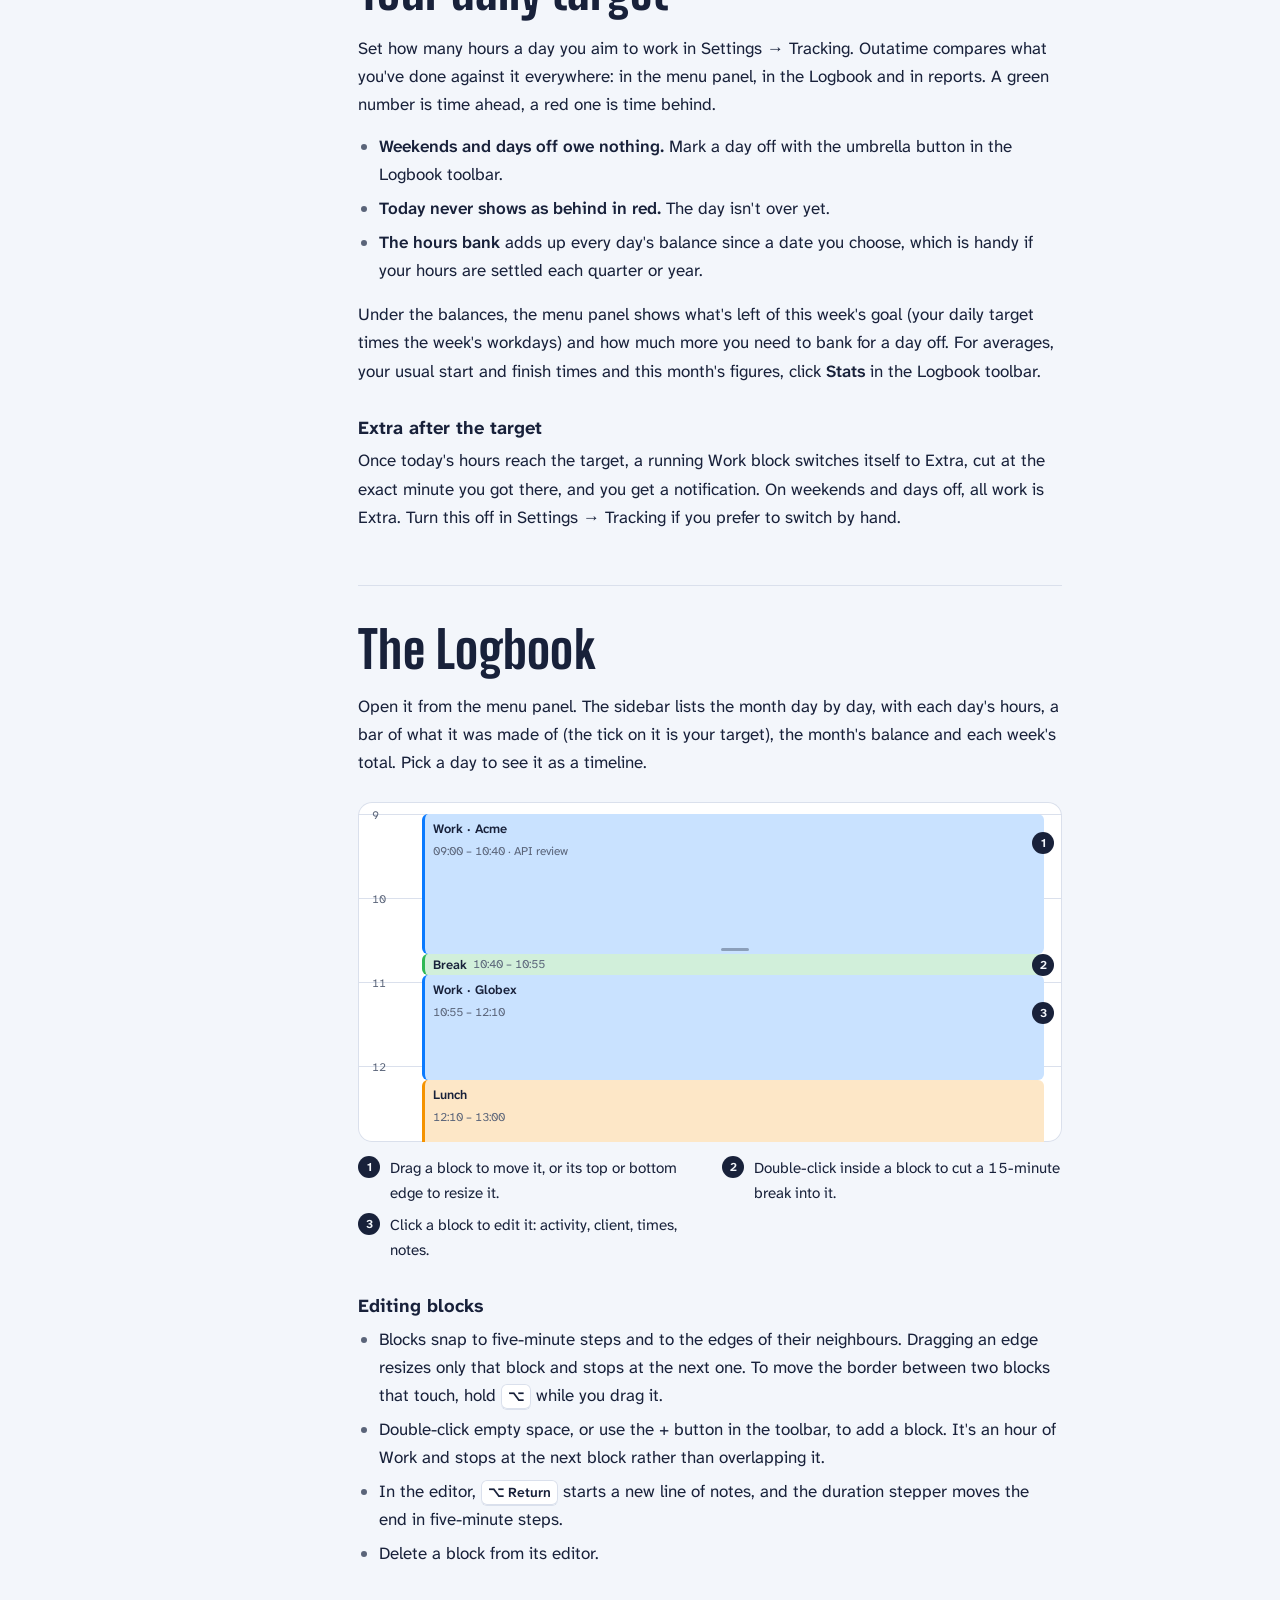
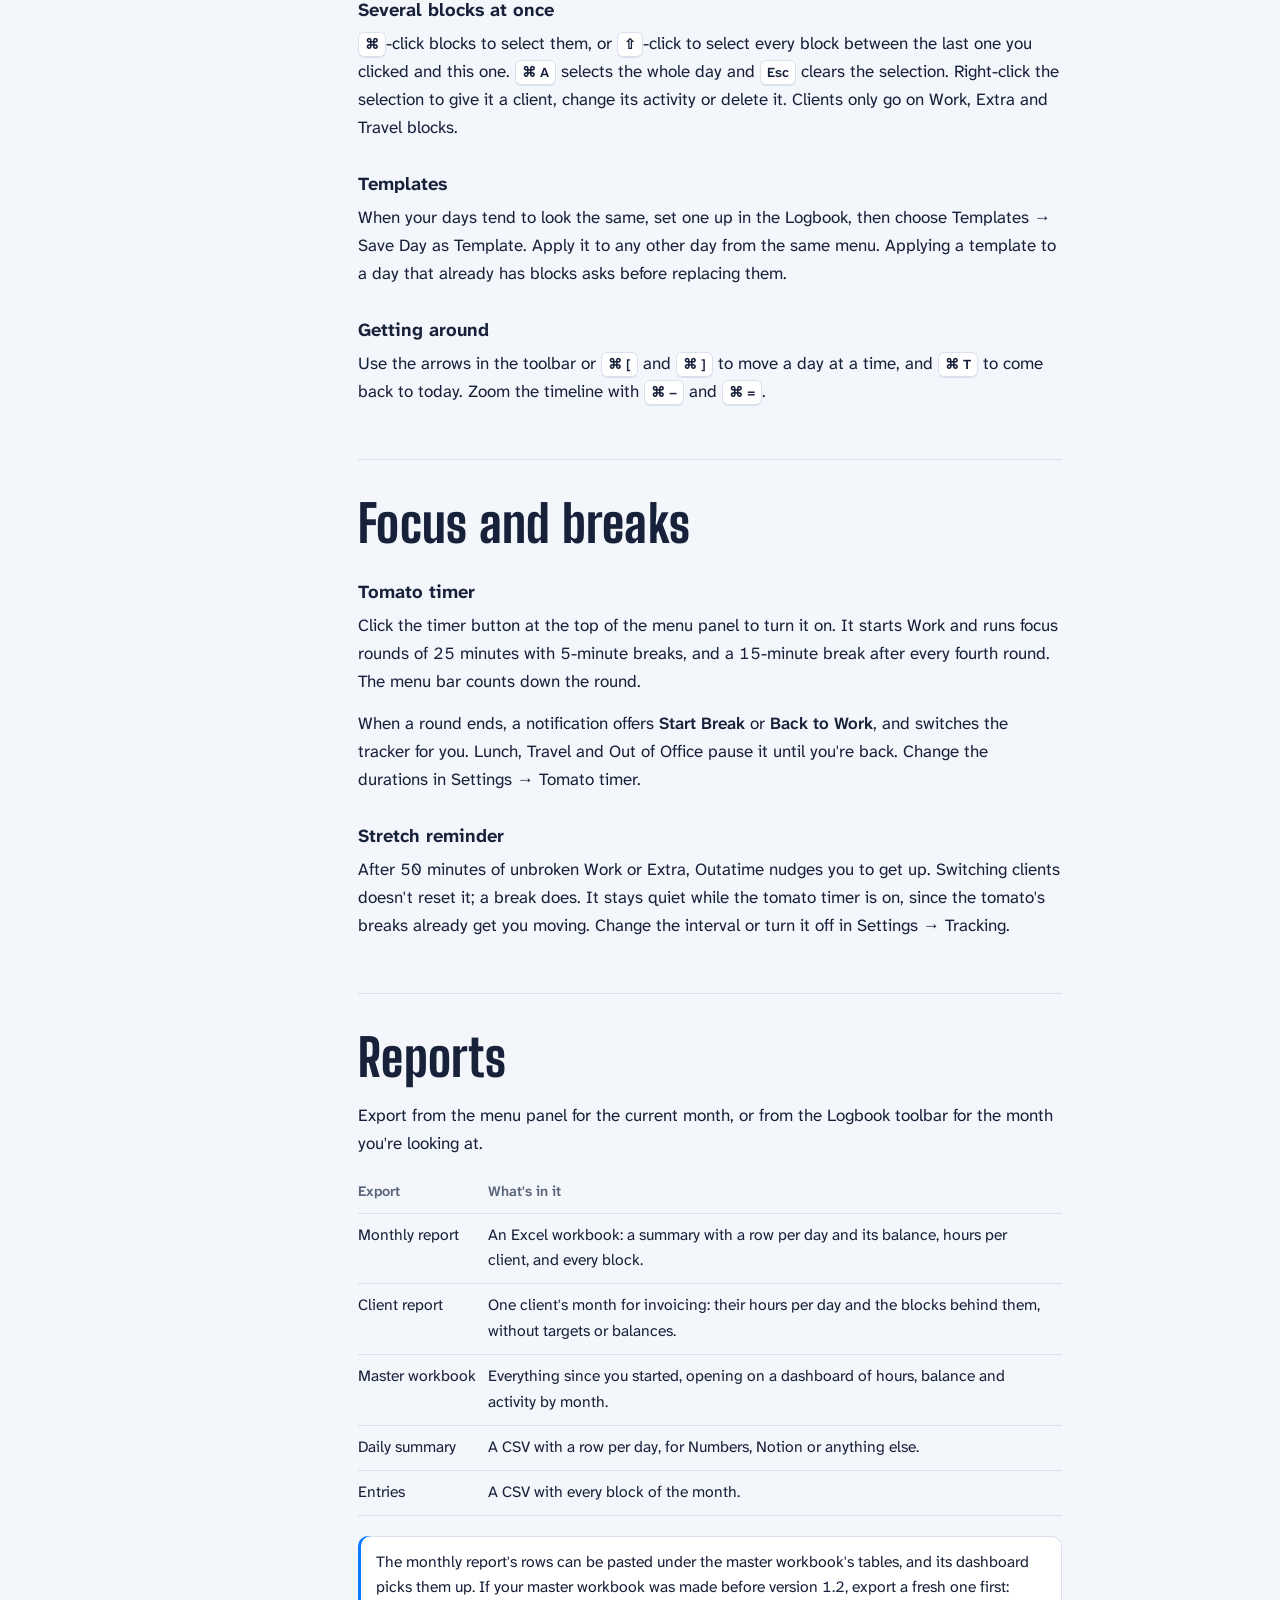
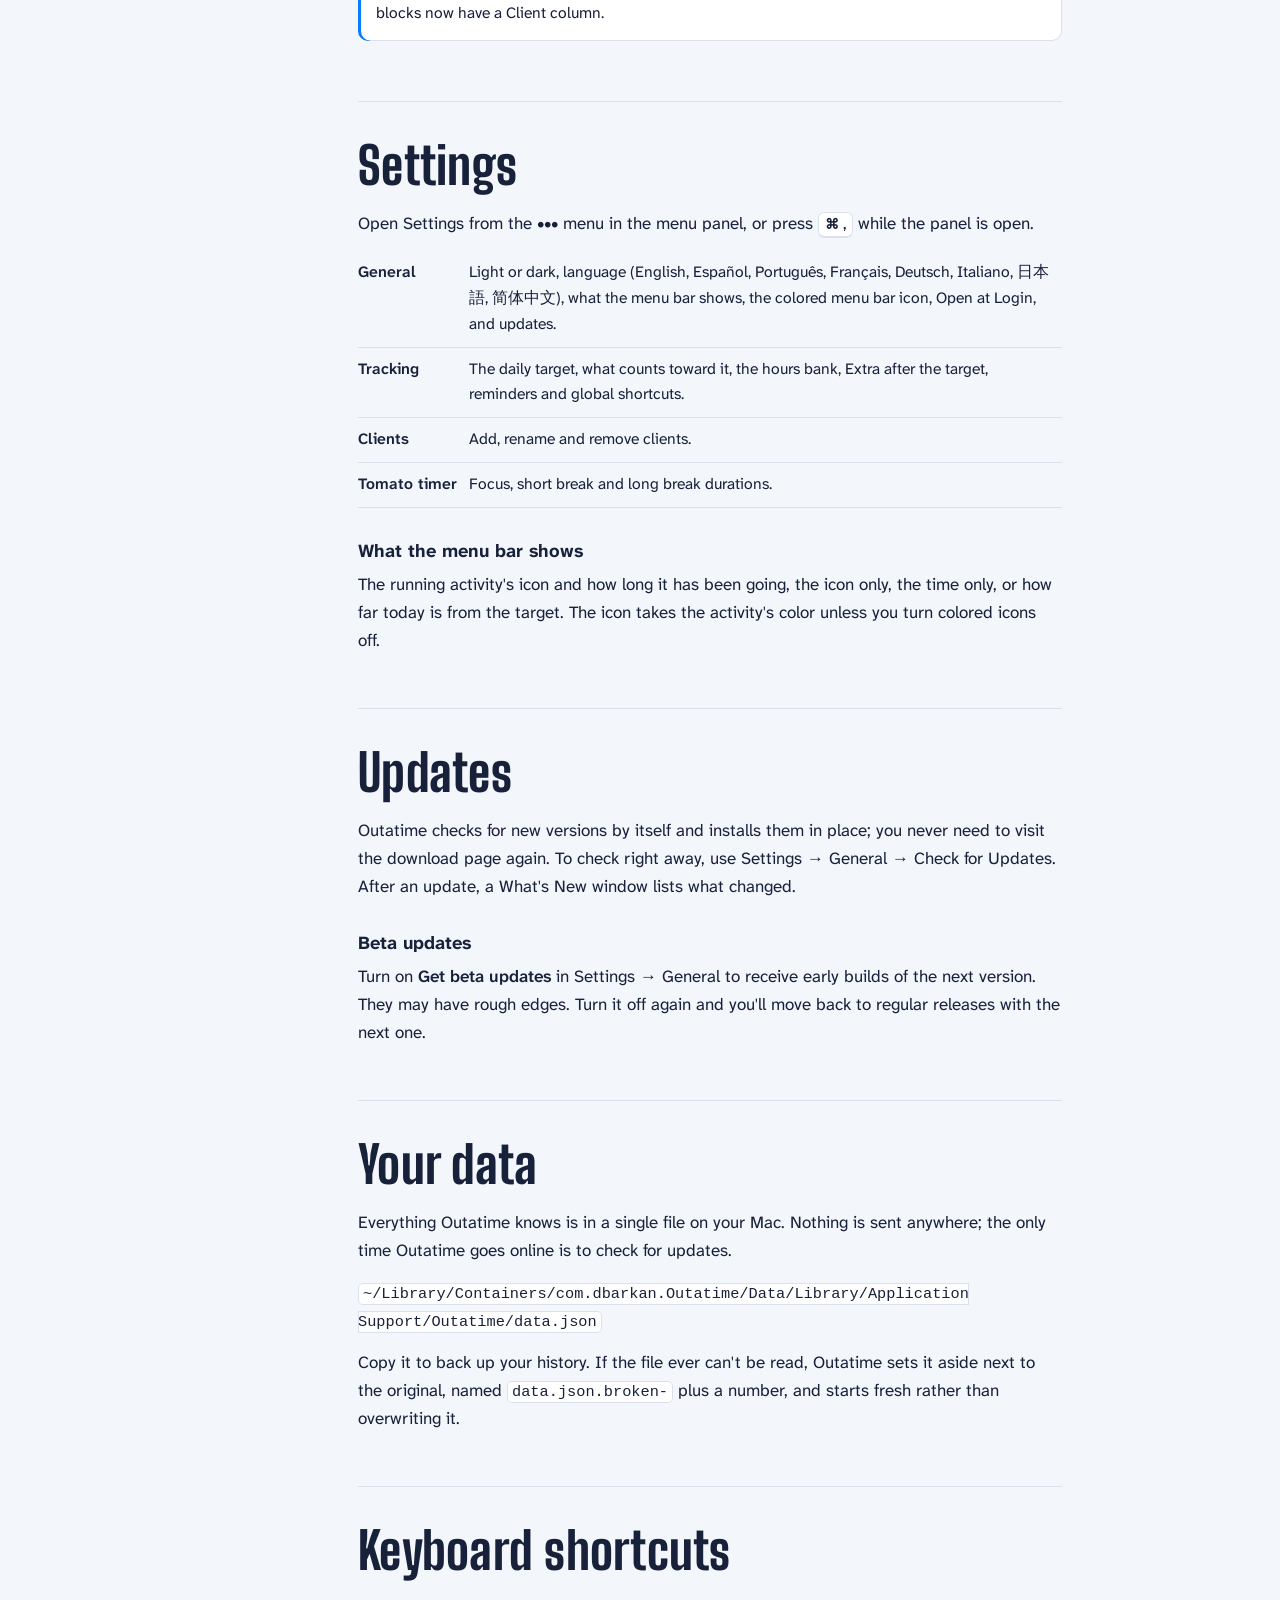
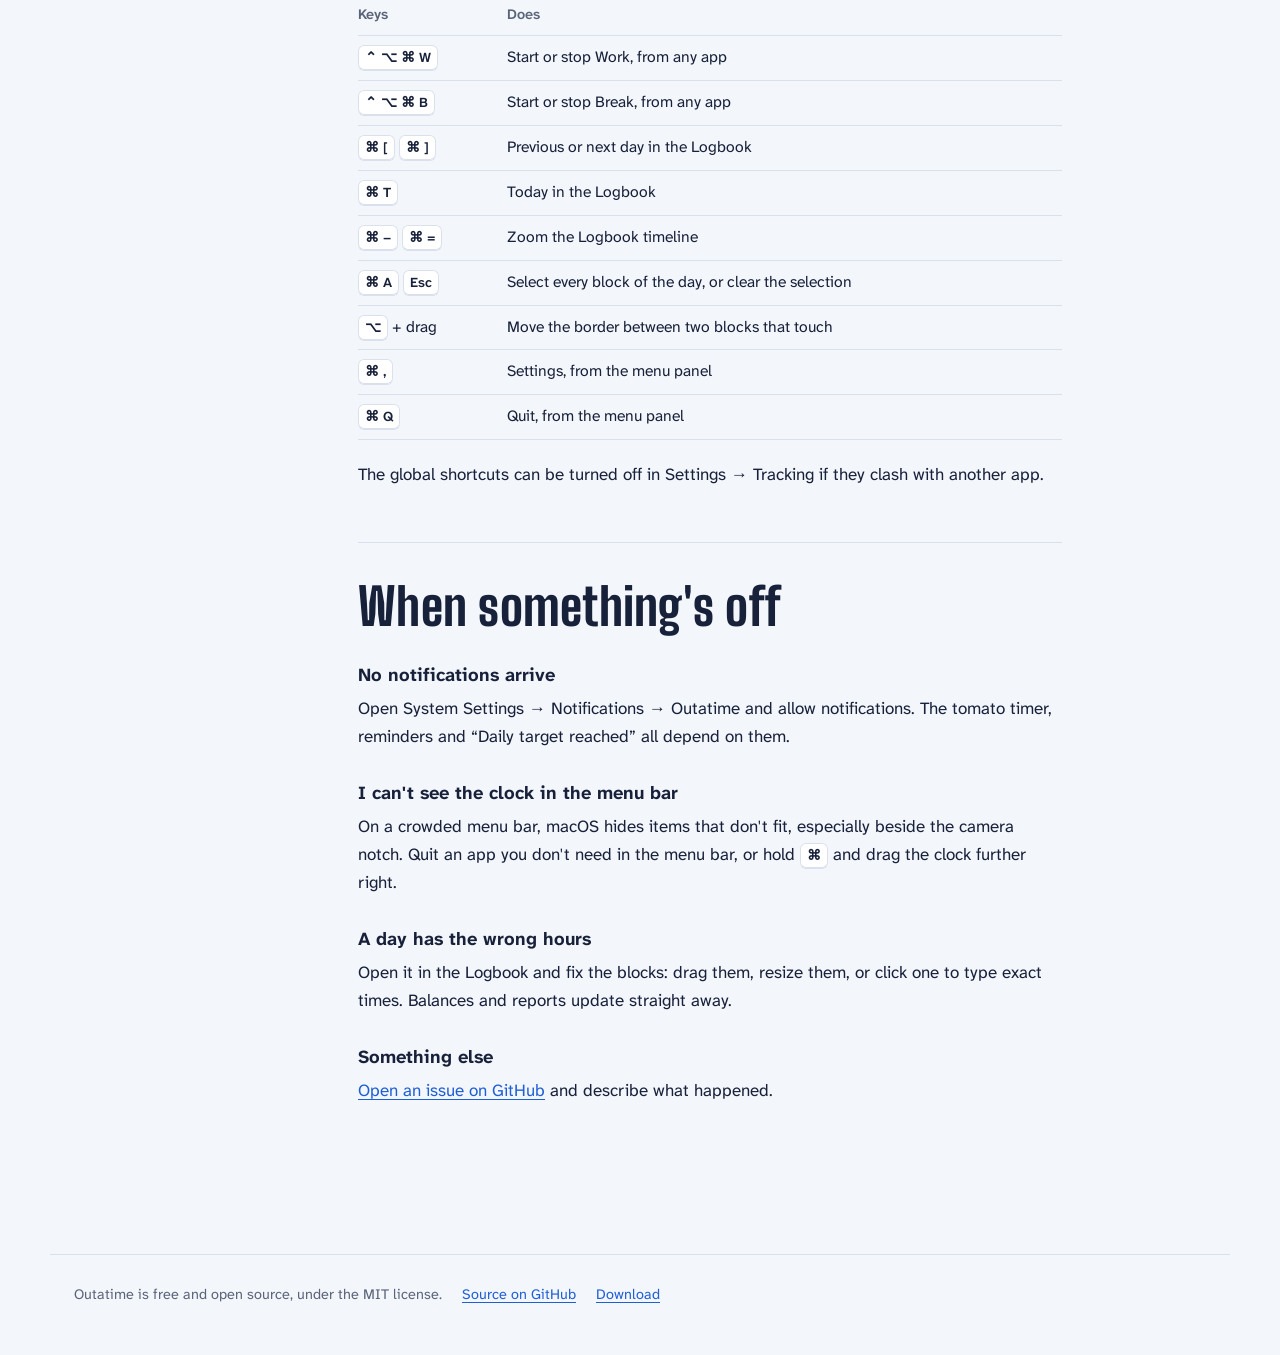
==== commit 0b532c3d: "Stats in the menu and the Logbook, month-scaled day bars with a target tick, multi-select with right" ====
--- a/docs/manual/index.html
+++ b/docs/manual/index.html
@@ -137,13 +137,14 @@
         <li><strong>Today never shows as behind in red.</strong> The day isn't over yet.</li>
         <li><strong>The hours bank</strong> adds up every day's balance since a date you choose, which is handy if your hours are settled each quarter or year.</li>
       </ul>
+      <p>Under the balances, the menu panel shows what's left of this week's goal (your daily target times the week's workdays) and how much more you need to bank for a day off. For averages, your usual start and finish times and this month's figures, click <strong>Stats</strong> in the Logbook toolbar.</p>
       <h3>Extra after the target</h3>
       <p>Once today's hours reach the target, a running Work block switches itself to Extra, cut at the exact minute you got there, and you get a notification. On weekends and days off, all work is Extra. Turn this off in Settings → Tracking if you prefer to switch by hand.</p>
     </section>
 
     <section id="logbook">
       <h2>The Logbook</h2>
-      <p>Open it from the menu panel. The sidebar lists the month day by day, with each day's hours, a bar of what it was made of, the month's balance and each week's total. Pick a day to see it as a timeline.</p>
+      <p>Open it from the menu panel. The sidebar lists the month day by day, with each day's hours, a bar of what it was made of (the tick on it is your target), the month's balance and each week's total. Pick a day to see it as a timeline.</p>
 
       <figure>
         <div class="day" aria-hidden="true">
@@ -168,11 +169,14 @@
 
       <h3>Editing blocks</h3>
       <ul>
-        <li>Blocks snap to five-minute steps and to the edges of their neighbours. Blocks that touch move together: drag a shared edge and both change.</li>
+        <li>Blocks snap to five-minute steps and to the edges of their neighbours. Dragging an edge resizes only that block and stops at the next one. To move the border between two blocks that touch, hold <kbd>⌥</kbd> while you drag it.</li>
         <li>Double-click empty space, or use the + button in the toolbar, to add a block. It's an hour of Work and stops at the next block rather than overlapping it.</li>
         <li>In the editor, <kbd>⌥ Return</kbd> starts a new line of notes, and the duration stepper moves the end in five-minute steps.</li>
         <li>Delete a block from its editor.</li>
       </ul>
+
+      <h3>Several blocks at once</h3>
+      <p><kbd>⌘</kbd>-click blocks to select them, or <kbd>⇧</kbd>-click to select every block between the last one you clicked and this one. <kbd>⌘ A</kbd> selects the whole day and <kbd>Esc</kbd> clears the selection. Right-click the selection to give it a client, change its activity or delete it. Clients only go on Work, Extra and Travel blocks.</p>
 
       <h3>Templates</h3>
       <p>When your days tend to look the same, set one up in the Logbook, then choose Templates → Save Day as Template. Apply it to any other day from the same menu. Applying a template to a day that already has blocks asks before replacing them.</p>
@@ -245,6 +249,8 @@
           <tr><td><kbd>⌘ [</kbd> <kbd>⌘ ]</kbd></td><td>Previous or next day in the Logbook</td></tr>
           <tr><td><kbd>⌘ T</kbd></td><td>Today in the Logbook</td></tr>
           <tr><td><kbd>⌘ −</kbd> <kbd>⌘ =</kbd></td><td>Zoom the Logbook timeline</td></tr>
+          <tr><td><kbd>⌘ A</kbd> <kbd>Esc</kbd></td><td>Select every block of the day, or clear the selection</td></tr>
+          <tr><td><kbd>⌥</kbd> + drag</td><td>Move the border between two blocks that touch</td></tr>
           <tr><td><kbd>⌘ ,</kbd></td><td>Settings, from the menu panel</td></tr>
           <tr><td><kbd>⌘ Q</kbd></td><td>Quit, from the menu panel</td></tr>
         </tbody>
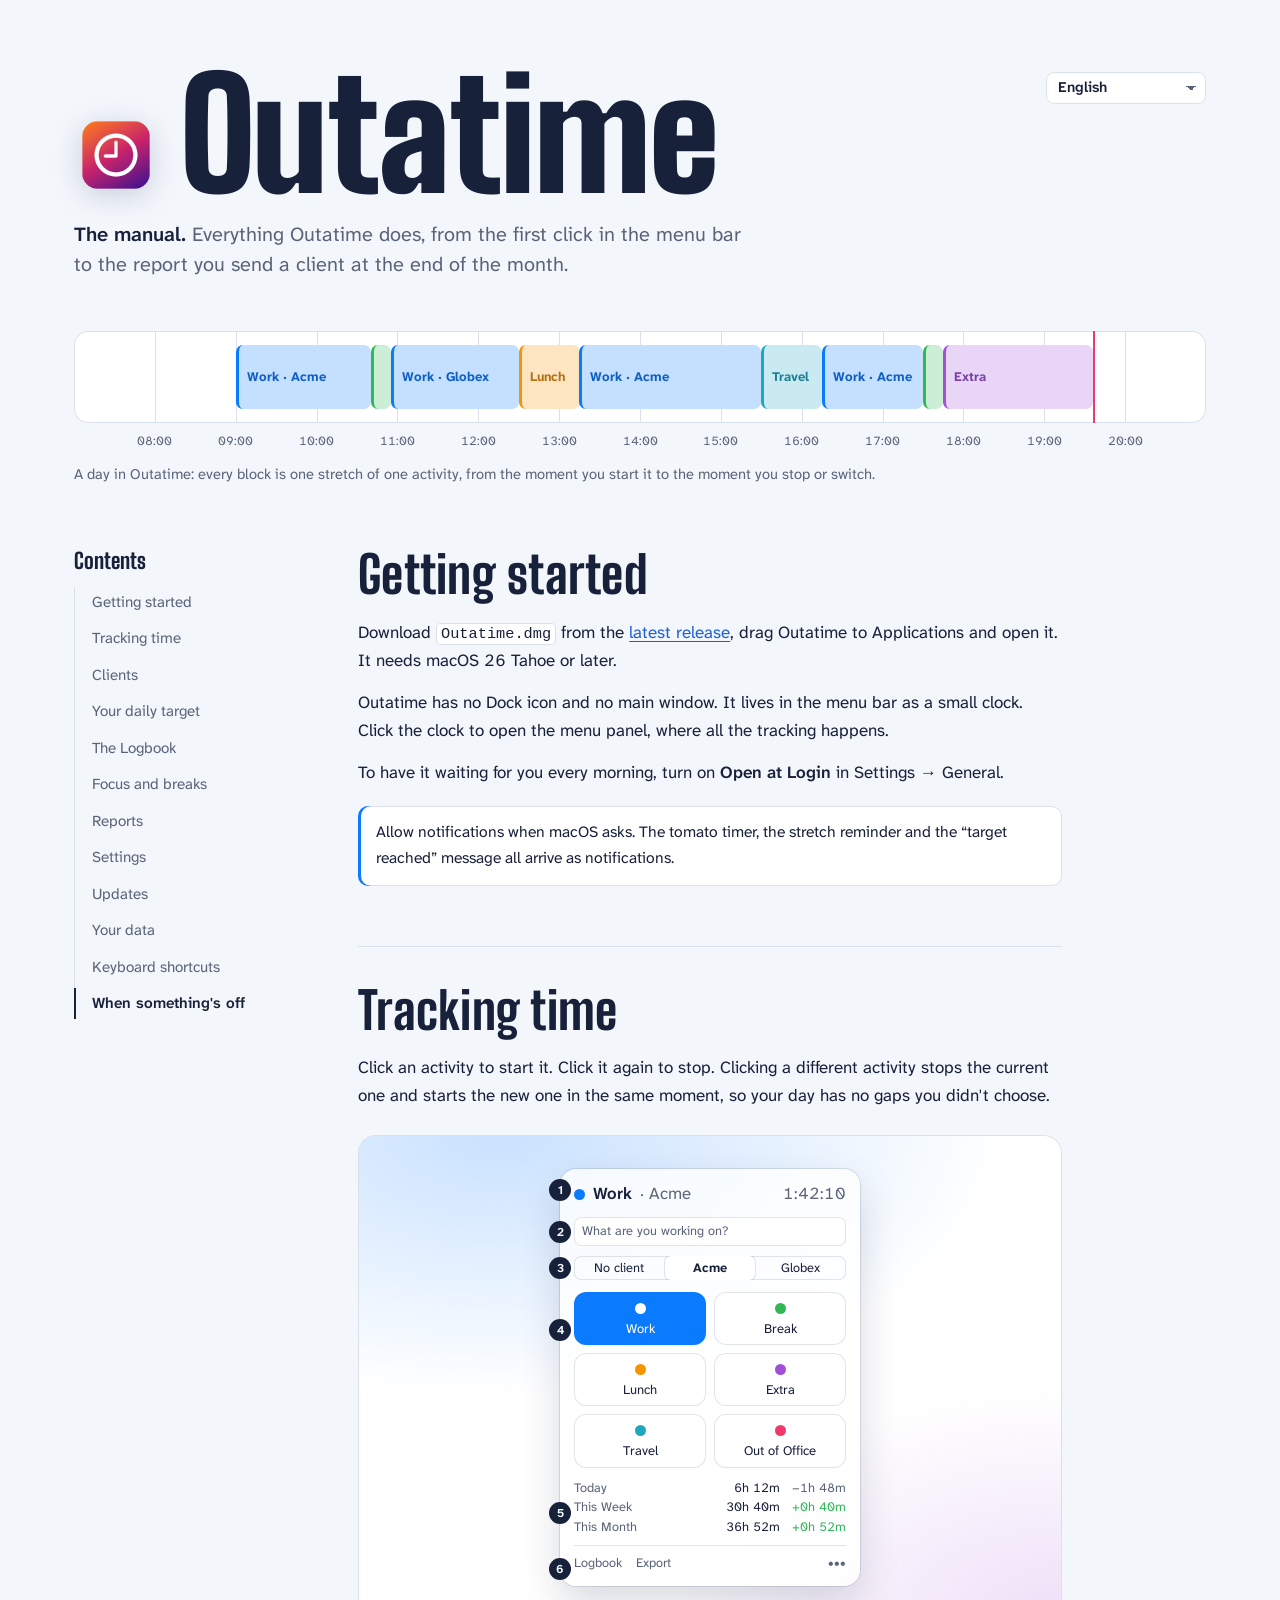
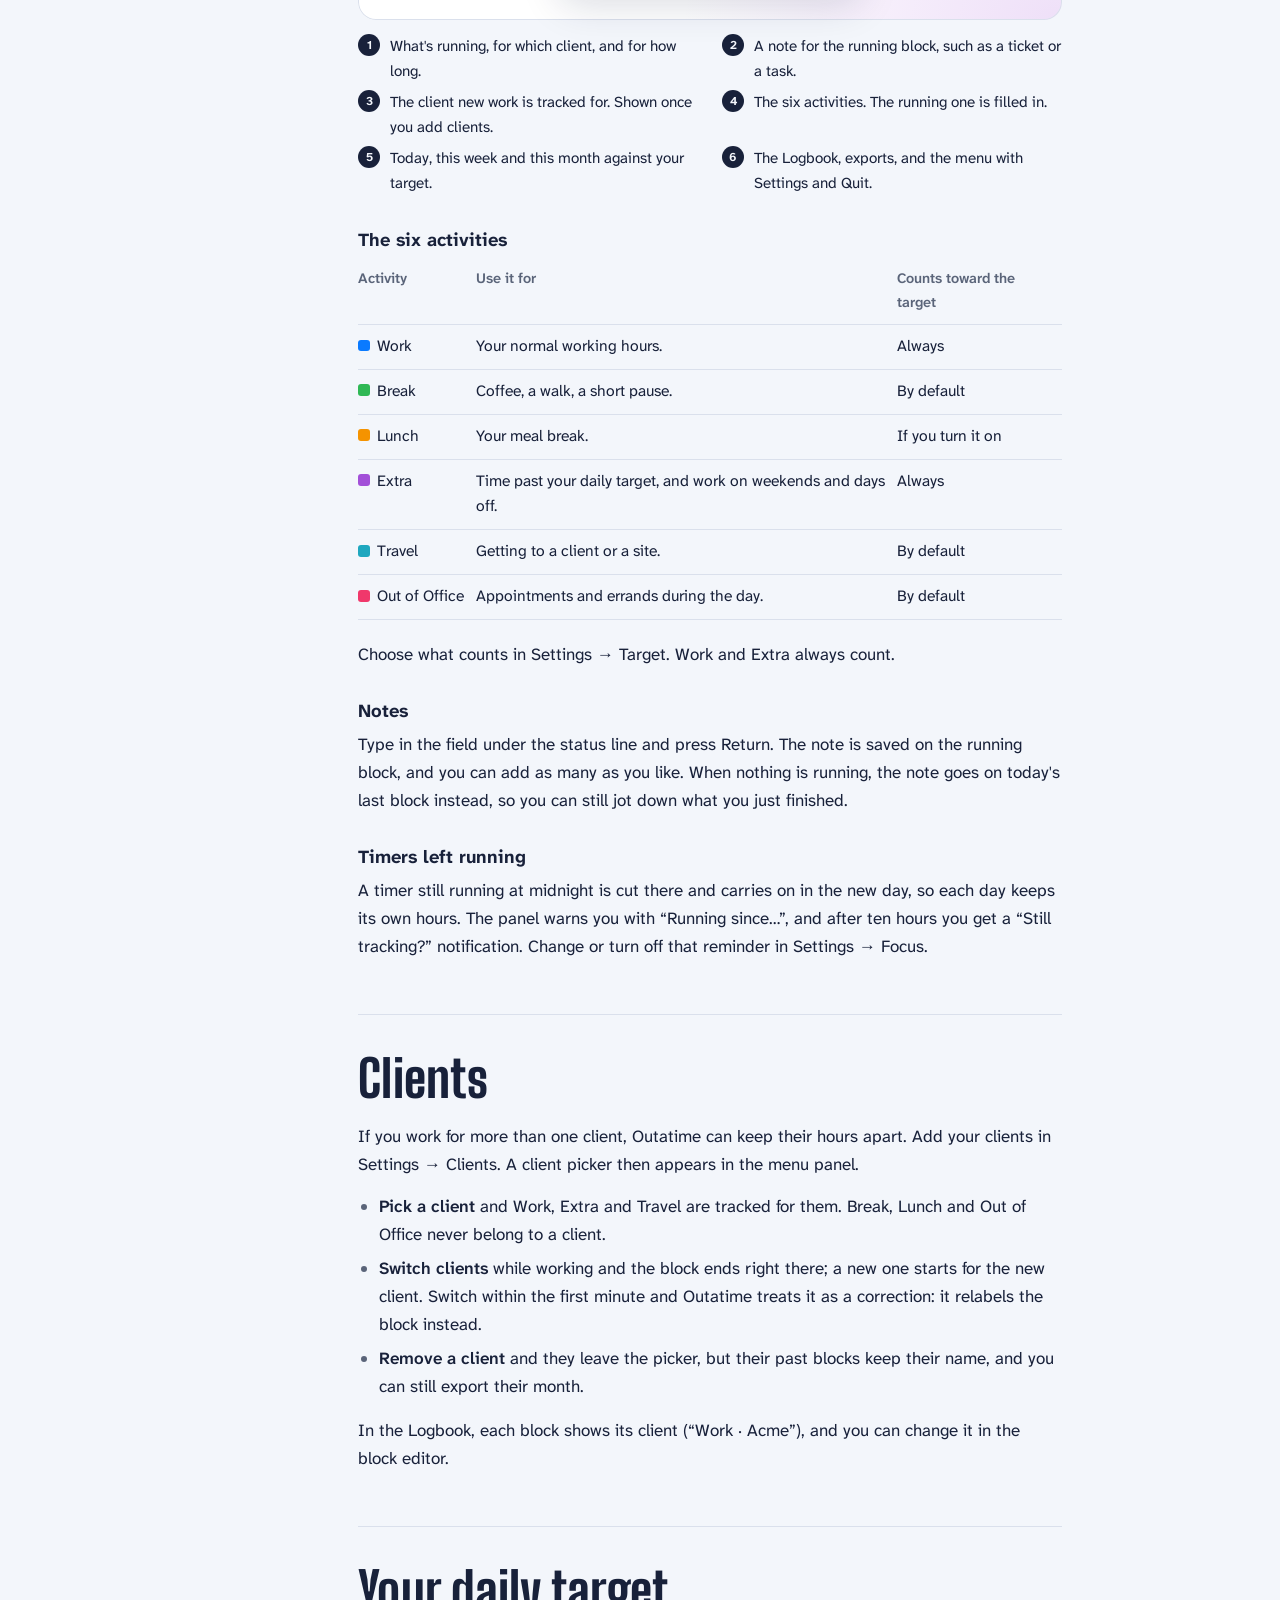
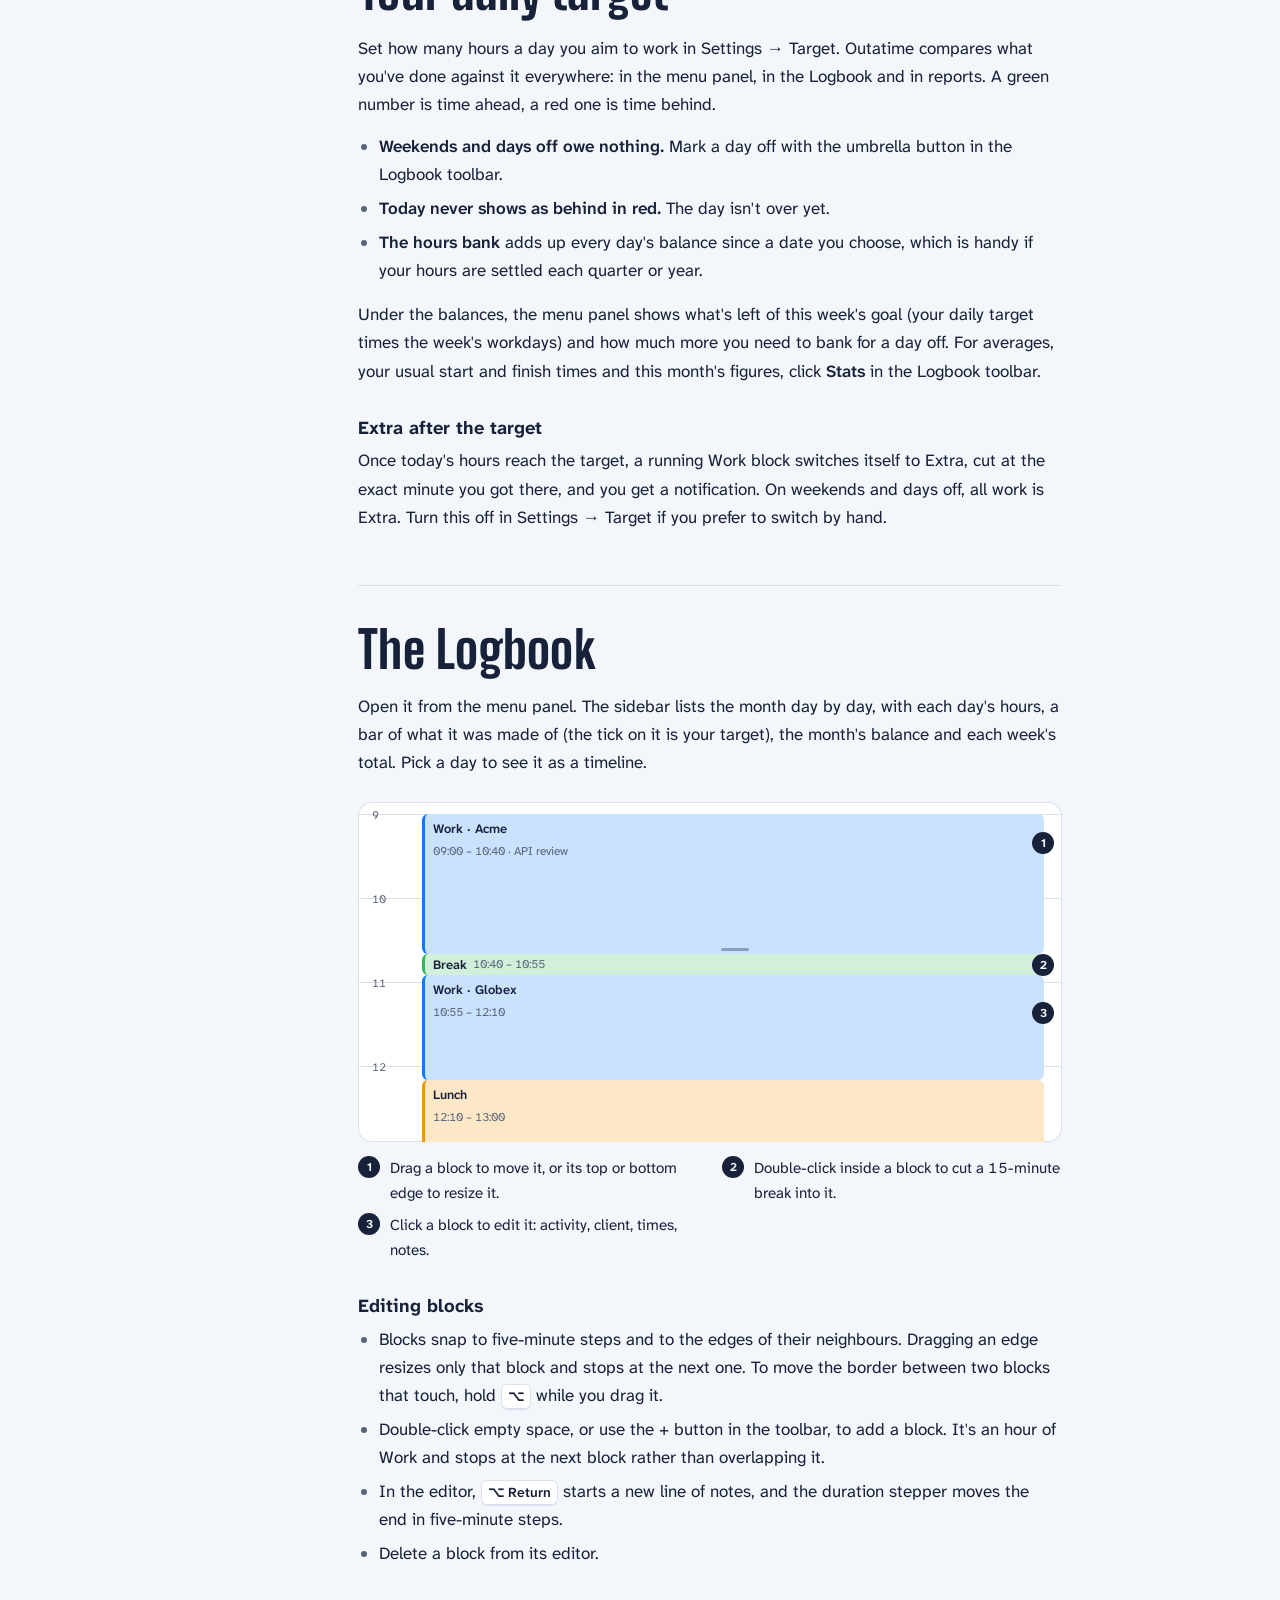
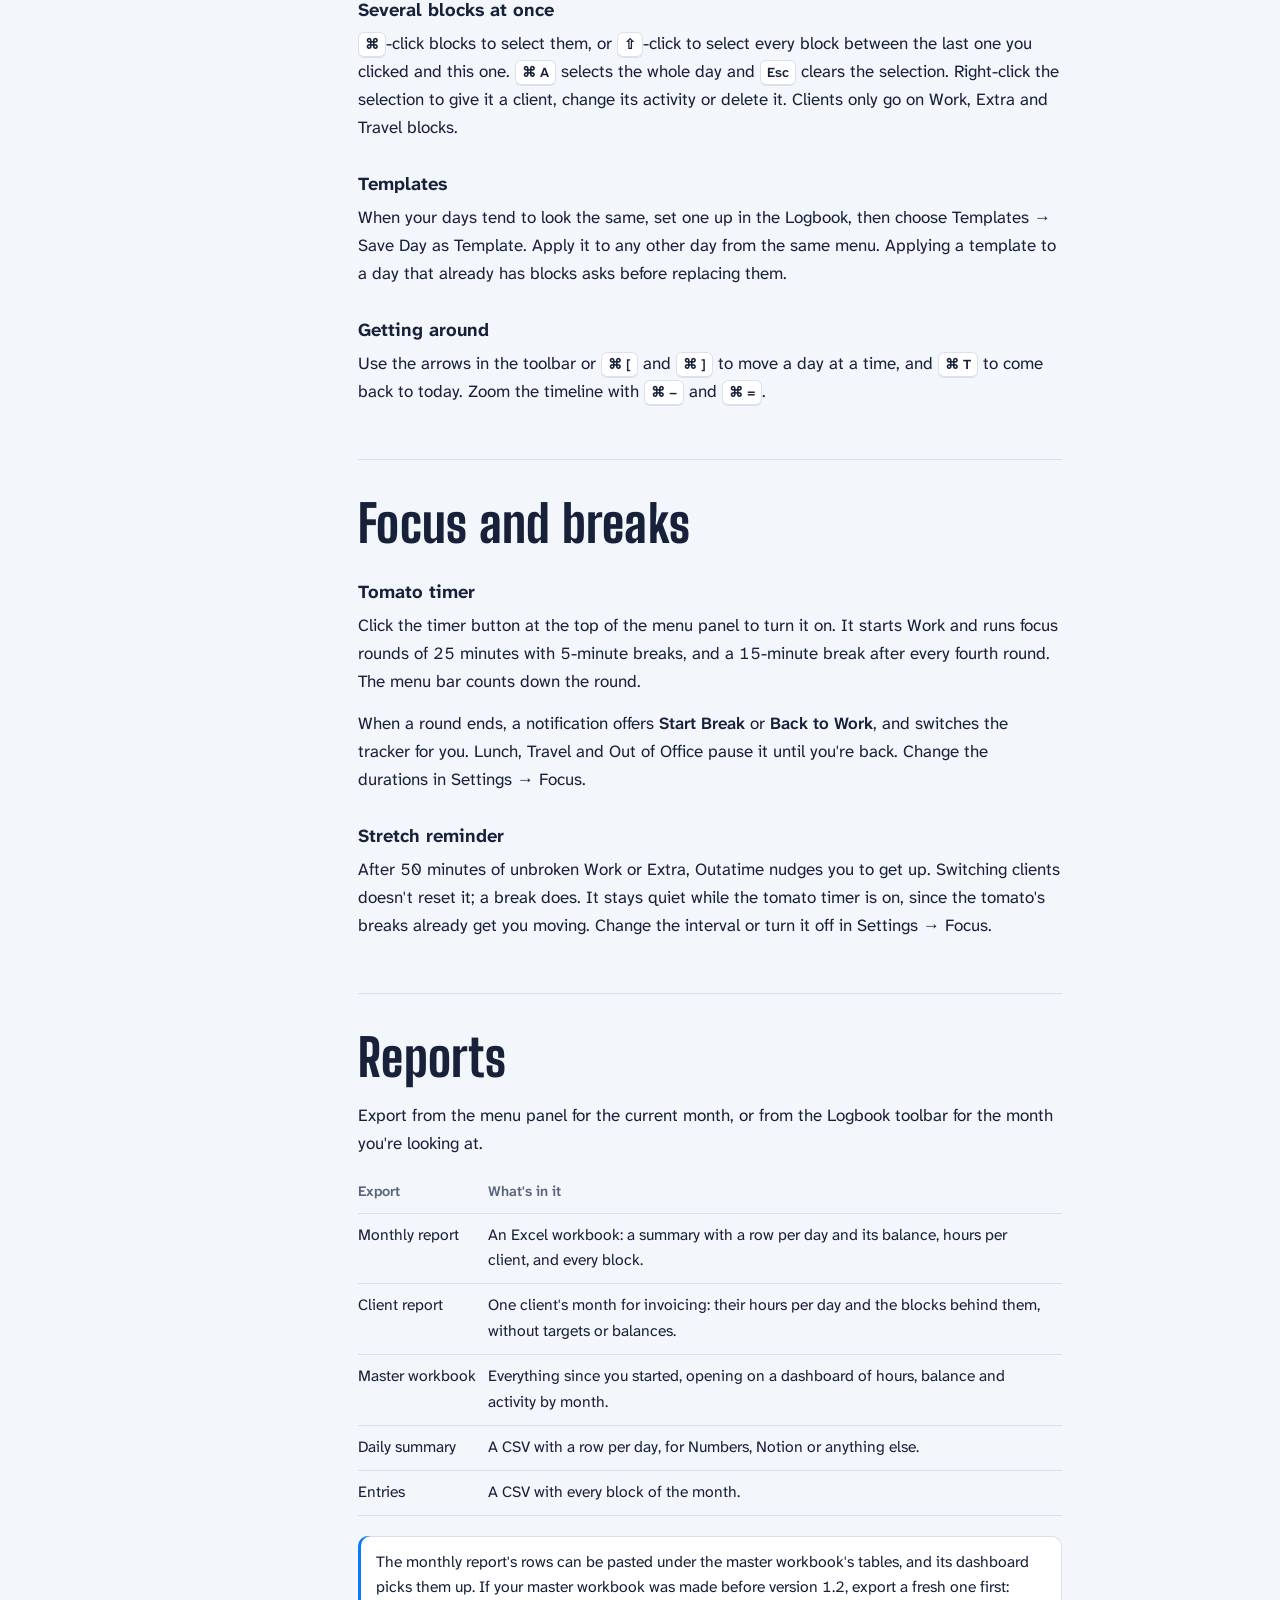
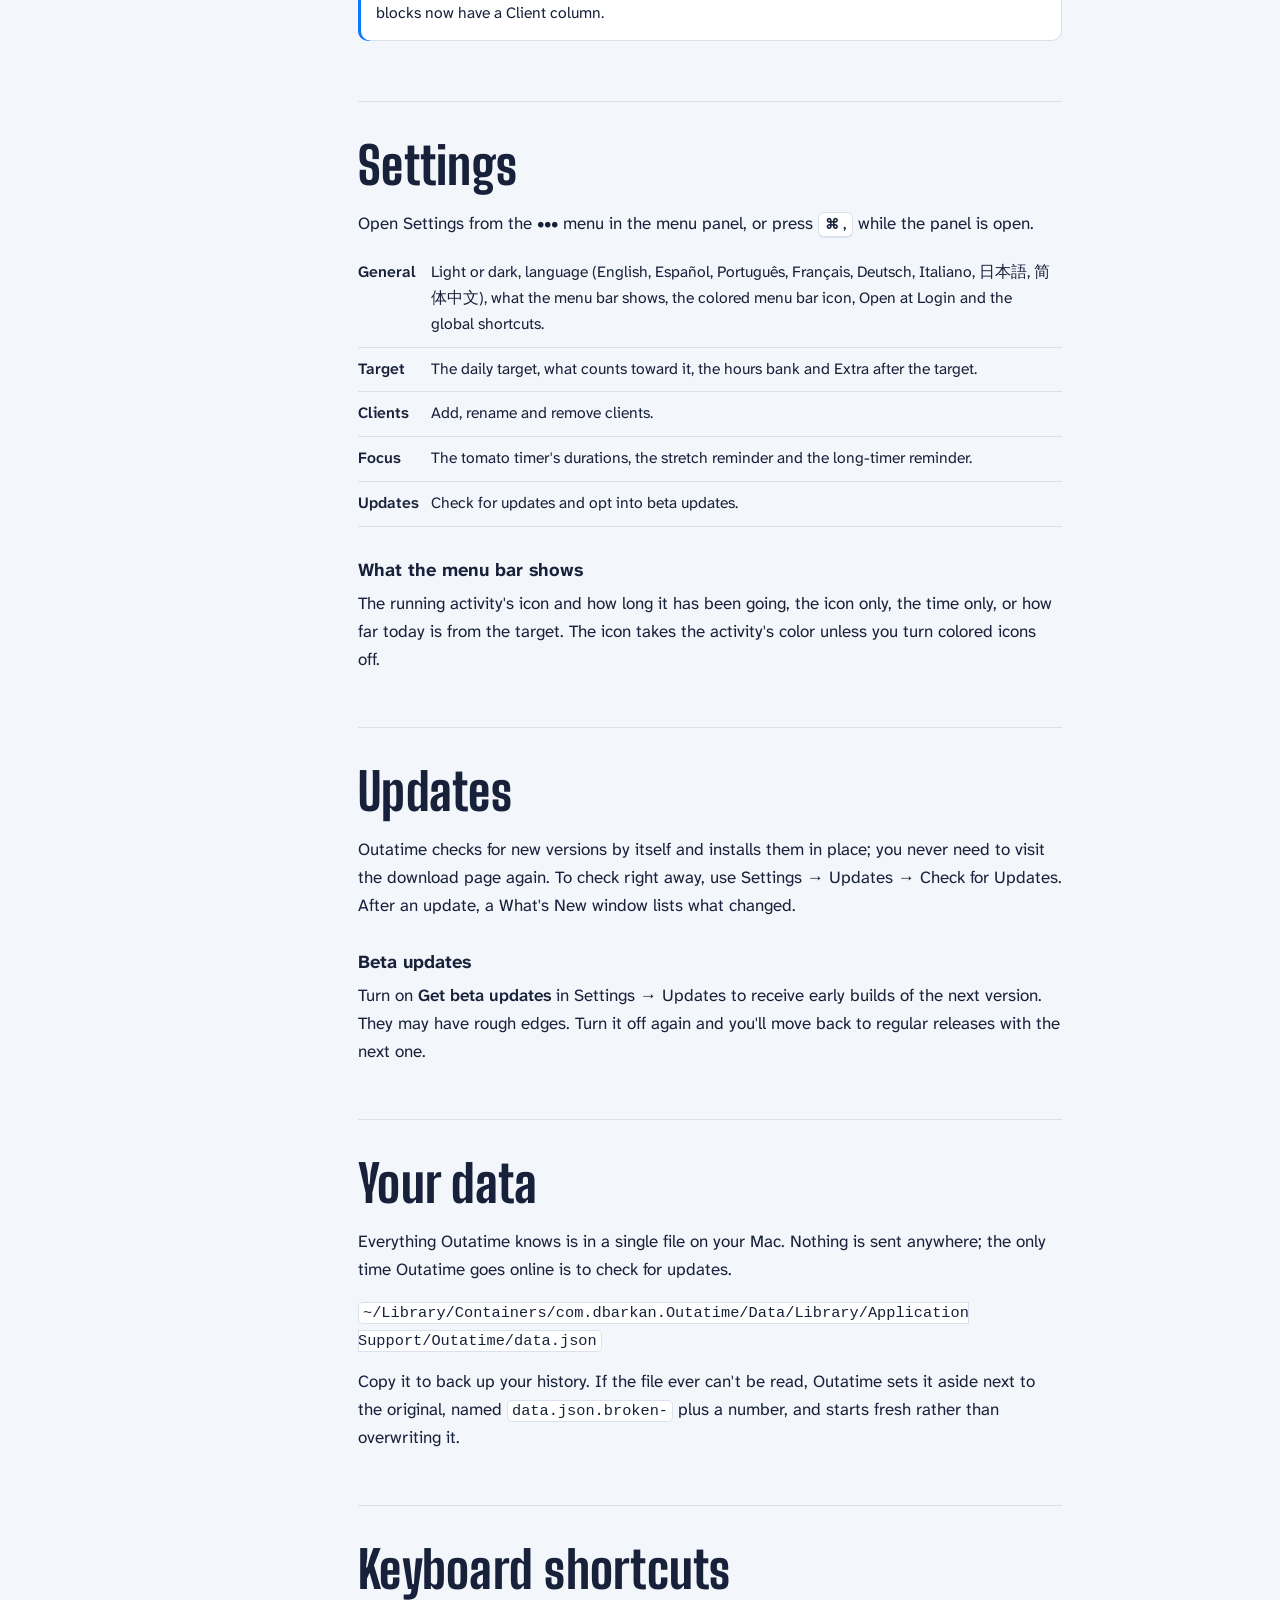
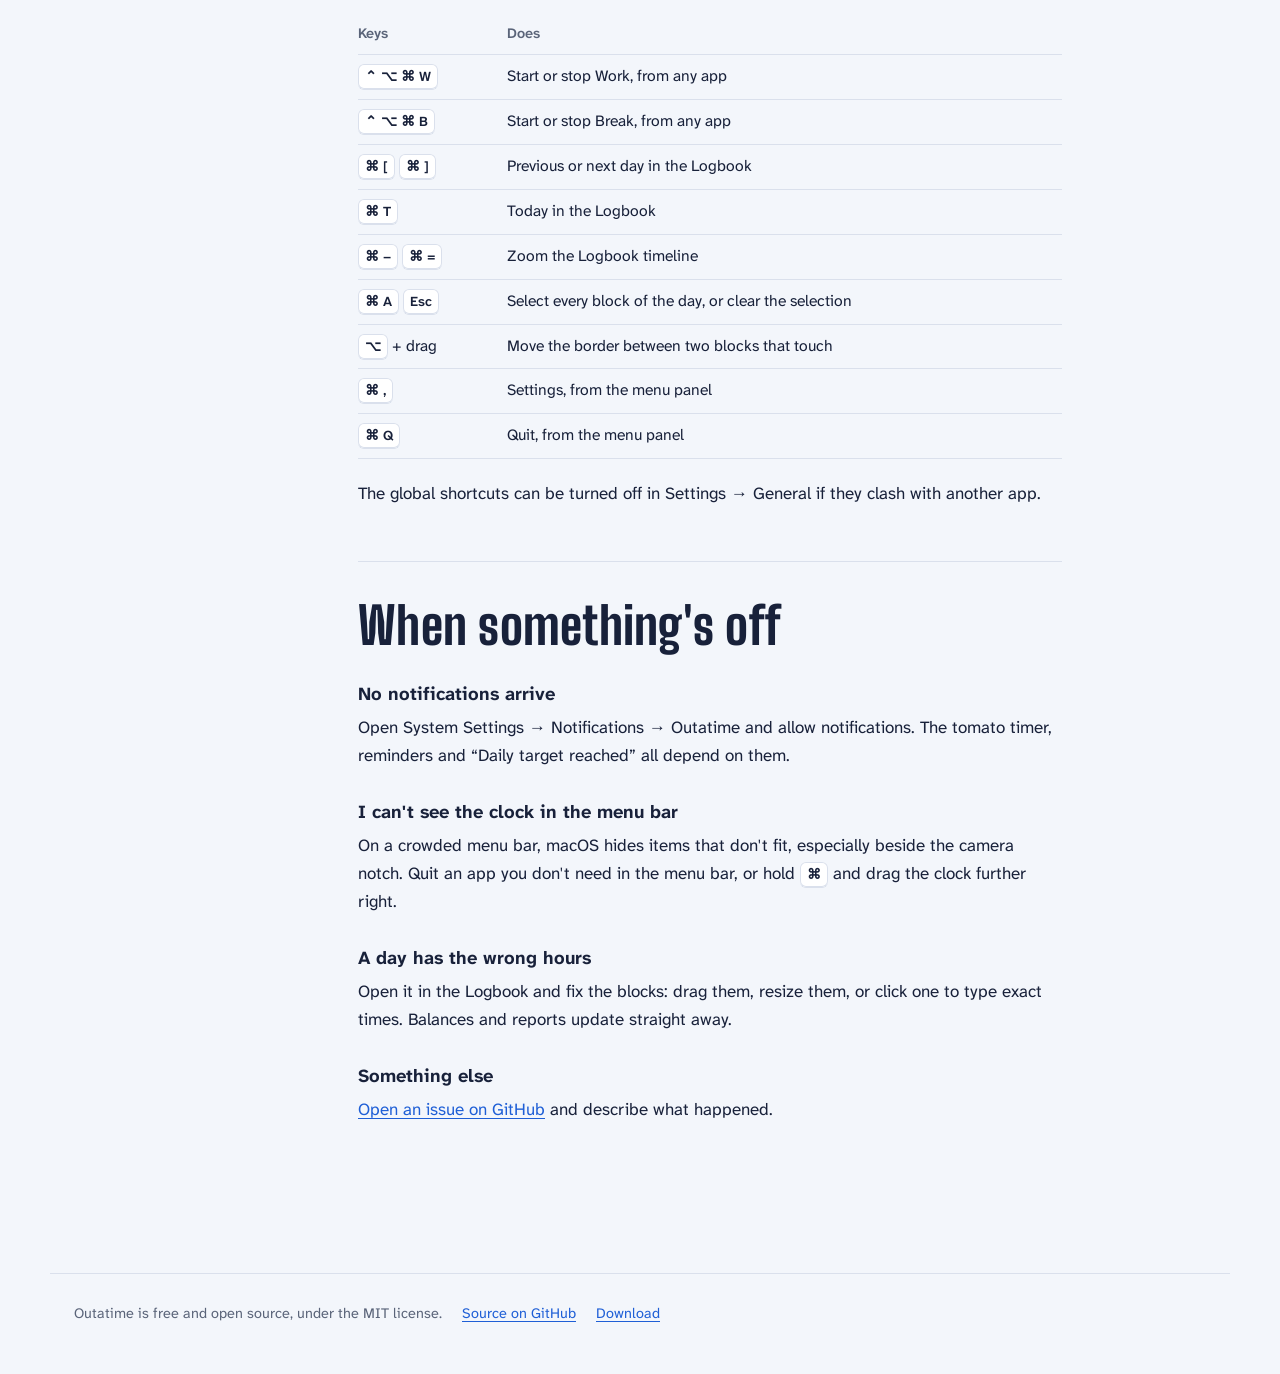
==== commit ce5998c8: "Settings in five short tabs: General, Target, Focus, Clients, Updates Co-Authored-By: Claude Opus 5." ====
--- a/docs/manual/index.html
+++ b/docs/manual/index.html
@@ -109,13 +109,13 @@
           <tr><td><span class="swatch" style="--c:var(--ooo)"></span>Out of Office</td><td>Appointments and errands during the day.</td><td>By default</td></tr>
         </tbody>
       </table>
-      <p>Choose what counts in Settings → Tracking. Work and Extra always count.</p>
+      <p>Choose what counts in Settings → Target. Work and Extra always count.</p>
 
       <h3>Notes</h3>
       <p>Type in the field under the status line and press Return. The note is saved on the running block, and you can add as many as you like. When nothing is running, the note goes on today's last block instead, so you can still jot down what you just finished.</p>
 
       <h3>Timers left running</h3>
-      <p>A timer still running at midnight is cut there and carries on in the new day, so each day keeps its own hours. The panel warns you with “Running since…”, and after ten hours you get a “Still tracking?” notification. Change or turn off that reminder in Settings → Tracking.</p>
+      <p>A timer still running at midnight is cut there and carries on in the new day, so each day keeps its own hours. The panel warns you with “Running since…”, and after ten hours you get a “Still tracking?” notification. Change or turn off that reminder in Settings → Focus.</p>
     </section>
 
     <section id="clients">
@@ -131,7 +131,7 @@
 
     <section id="target">
       <h2>Your daily target</h2>
-      <p>Set how many hours a day you aim to work in Settings → Tracking. Outatime compares what you've done against it everywhere: in the menu panel, in the Logbook and in reports. A green number is time ahead, a red one is time behind.</p>
+      <p>Set how many hours a day you aim to work in Settings → Target. Outatime compares what you've done against it everywhere: in the menu panel, in the Logbook and in reports. A green number is time ahead, a red one is time behind.</p>
       <ul>
         <li><strong>Weekends and days off owe nothing.</strong> Mark a day off with the umbrella button in the Logbook toolbar.</li>
         <li><strong>Today never shows as behind in red.</strong> The day isn't over yet.</li>
@@ -139,7 +139,7 @@
       </ul>
       <p>Under the balances, the menu panel shows what's left of this week's goal (your daily target times the week's workdays) and how much more you need to bank for a day off. For averages, your usual start and finish times and this month's figures, click <strong>Stats</strong> in the Logbook toolbar.</p>
       <h3>Extra after the target</h3>
-      <p>Once today's hours reach the target, a running Work block switches itself to Extra, cut at the exact minute you got there, and you get a notification. On weekends and days off, all work is Extra. Turn this off in Settings → Tracking if you prefer to switch by hand.</p>
+      <p>Once today's hours reach the target, a running Work block switches itself to Extra, cut at the exact minute you got there, and you get a notification. On weekends and days off, all work is Extra. Turn this off in Settings → Target if you prefer to switch by hand.</p>
     </section>
 
     <section id="logbook">
@@ -189,9 +189,9 @@
       <h2>Focus and breaks</h2>
       <h3>Tomato timer</h3>
       <p>Click the timer button at the top of the menu panel to turn it on. It starts Work and runs focus rounds of 25 minutes with 5-minute breaks, and a 15-minute break after every fourth round. The menu bar counts down the round.</p>
-      <p>When a round ends, a notification offers <strong>Start Break</strong> or <strong>Back to Work</strong>, and switches the tracker for you. Lunch, Travel and Out of Office pause it until you're back. Change the durations in Settings → Tomato timer.</p>
+      <p>When a round ends, a notification offers <strong>Start Break</strong> or <strong>Back to Work</strong>, and switches the tracker for you. Lunch, Travel and Out of Office pause it until you're back. Change the durations in Settings → Focus.</p>
       <h3>Stretch reminder</h3>
-      <p>After 50 minutes of unbroken Work or Extra, Outatime nudges you to get up. Switching clients doesn't reset it; a break does. It stays quiet while the tomato timer is on, since the tomato's breaks already get you moving. Change the interval or turn it off in Settings → Tracking.</p>
+      <p>After 50 minutes of unbroken Work or Extra, Outatime nudges you to get up. Switching clients doesn't reset it; a break does. It stays quiet while the tomato timer is on, since the tomato's breaks already get you moving. Change the interval or turn it off in Settings → Focus.</p>
     </section>
 
     <section id="reports">
@@ -215,10 +215,11 @@
       <p>Open Settings from the ••• menu in the menu panel, or press <kbd>⌘ ,</kbd> while the panel is open.</p>
       <table>
         <tbody>
-          <tr><td><strong>General</strong></td><td>Light or dark, language (English, Español, Português, Français, Deutsch, Italiano, 日本語, 简体中文), what the menu bar shows, the colored menu bar icon, Open at Login, and updates.</td></tr>
-          <tr><td><strong>Tracking</strong></td><td>The daily target, what counts toward it, the hours bank, Extra after the target, reminders and global shortcuts.</td></tr>
+          <tr><td><strong>General</strong></td><td>Light or dark, language (English, Español, Português, Français, Deutsch, Italiano, 日本語, 简体中文), what the menu bar shows, the colored menu bar icon, Open at Login and the global shortcuts.</td></tr>
+          <tr><td><strong>Target</strong></td><td>The daily target, what counts toward it, the hours bank and Extra after the target.</td></tr>
           <tr><td><strong>Clients</strong></td><td>Add, rename and remove clients.</td></tr>
-          <tr><td><strong>Tomato timer</strong></td><td>Focus, short break and long break durations.</td></tr>
+          <tr><td><strong>Focus</strong></td><td>The tomato timer's durations, the stretch reminder and the long-timer reminder.</td></tr>
+          <tr><td><strong>Updates</strong></td><td>Check for updates and opt into beta updates.</td></tr>
         </tbody>
       </table>
       <h3>What the menu bar shows</h3>
@@ -227,9 +228,9 @@
 
     <section id="updates">
       <h2>Updates</h2>
-      <p>Outatime checks for new versions by itself and installs them in place; you never need to visit the download page again. To check right away, use Settings → General → Check for Updates. After an update, a What's New window lists what changed.</p>
+      <p>Outatime checks for new versions by itself and installs them in place; you never need to visit the download page again. To check right away, use Settings → Updates → Check for Updates. After an update, a What's New window lists what changed.</p>
       <h3>Beta updates</h3>
-      <p>Turn on <strong>Get beta updates</strong> in Settings → General to receive early builds of the next version. They may have rough edges. Turn it off again and you'll move back to regular releases with the next one.</p>
+      <p>Turn on <strong>Get beta updates</strong> in Settings → Updates to receive early builds of the next version. They may have rough edges. Turn it off again and you'll move back to regular releases with the next one.</p>
     </section>
 
     <section id="data">
@@ -255,7 +256,7 @@
           <tr><td><kbd>⌘ Q</kbd></td><td>Quit, from the menu panel</td></tr>
         </tbody>
       </table>
-      <p>The global shortcuts can be turned off in Settings → Tracking if they clash with another app.</p>
+      <p>The global shortcuts can be turned off in Settings → General if they clash with another app.</p>
     </section>
 
     <section id="help">
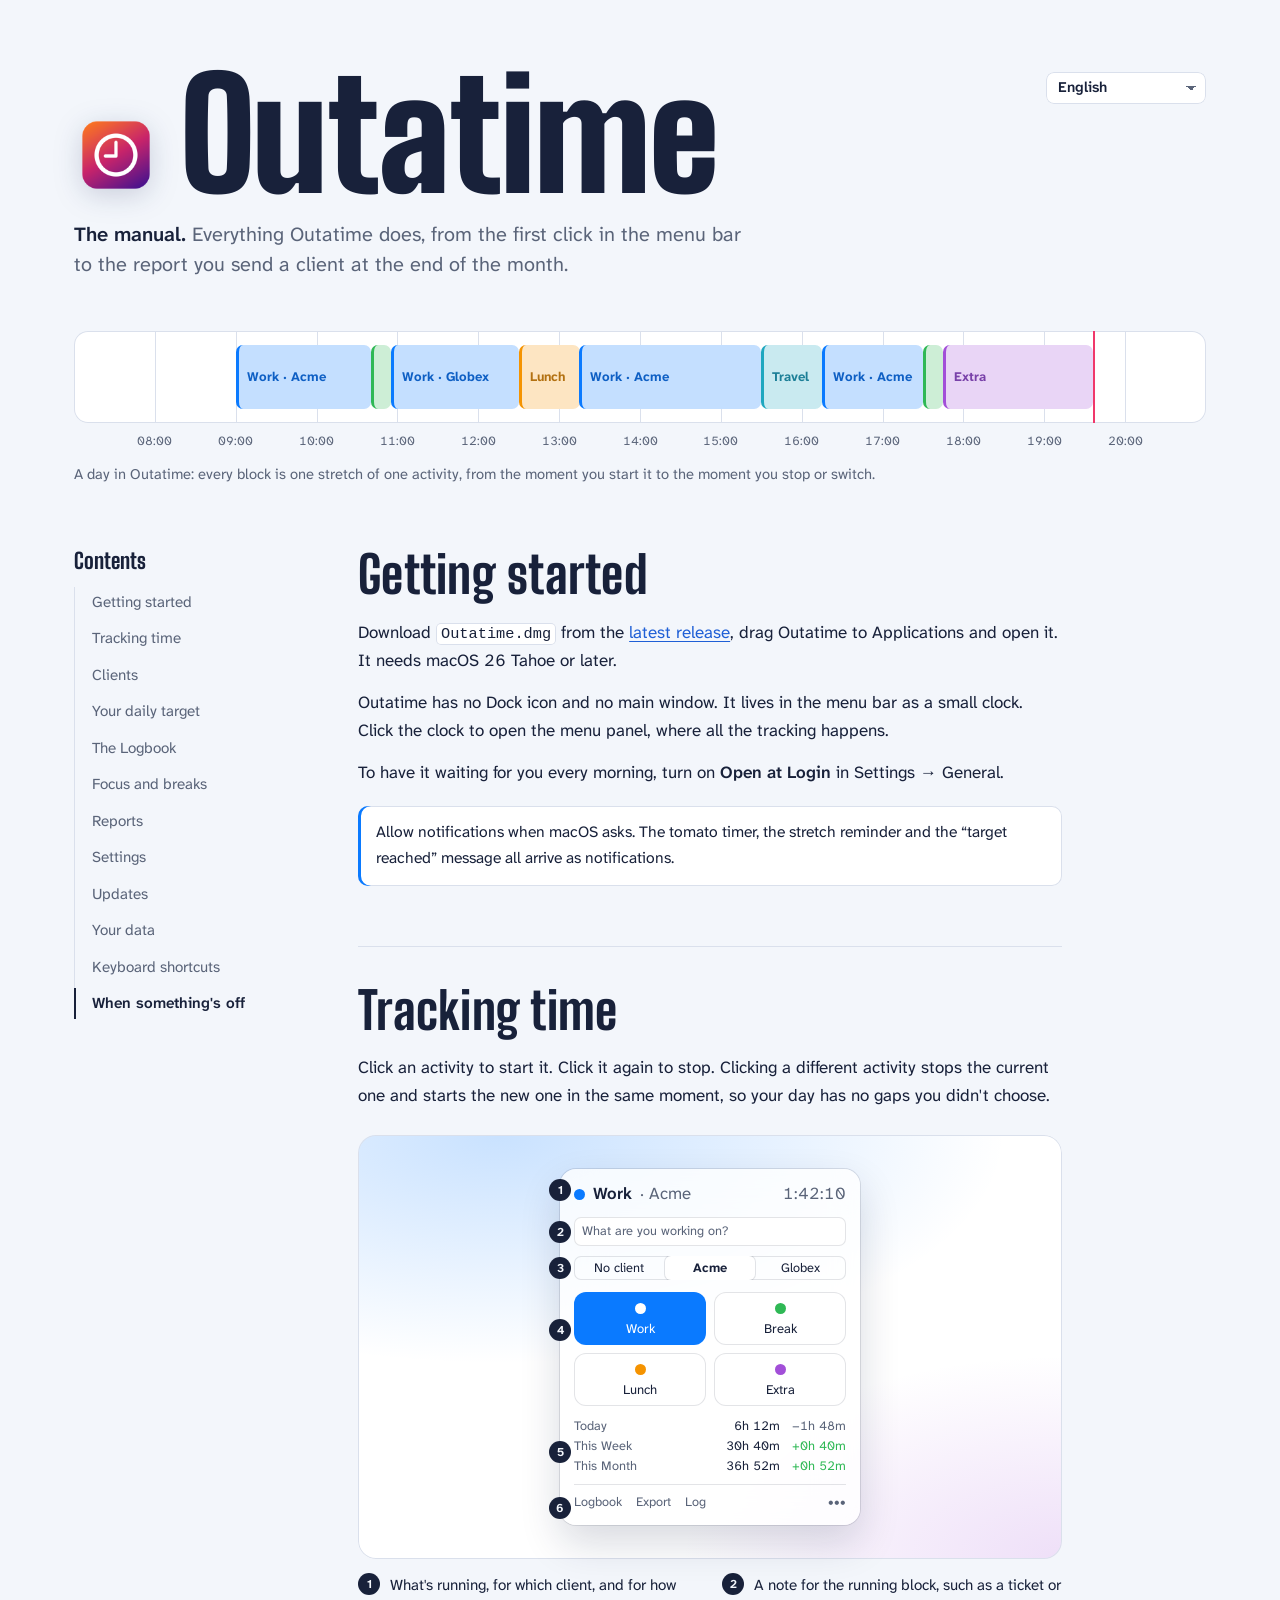
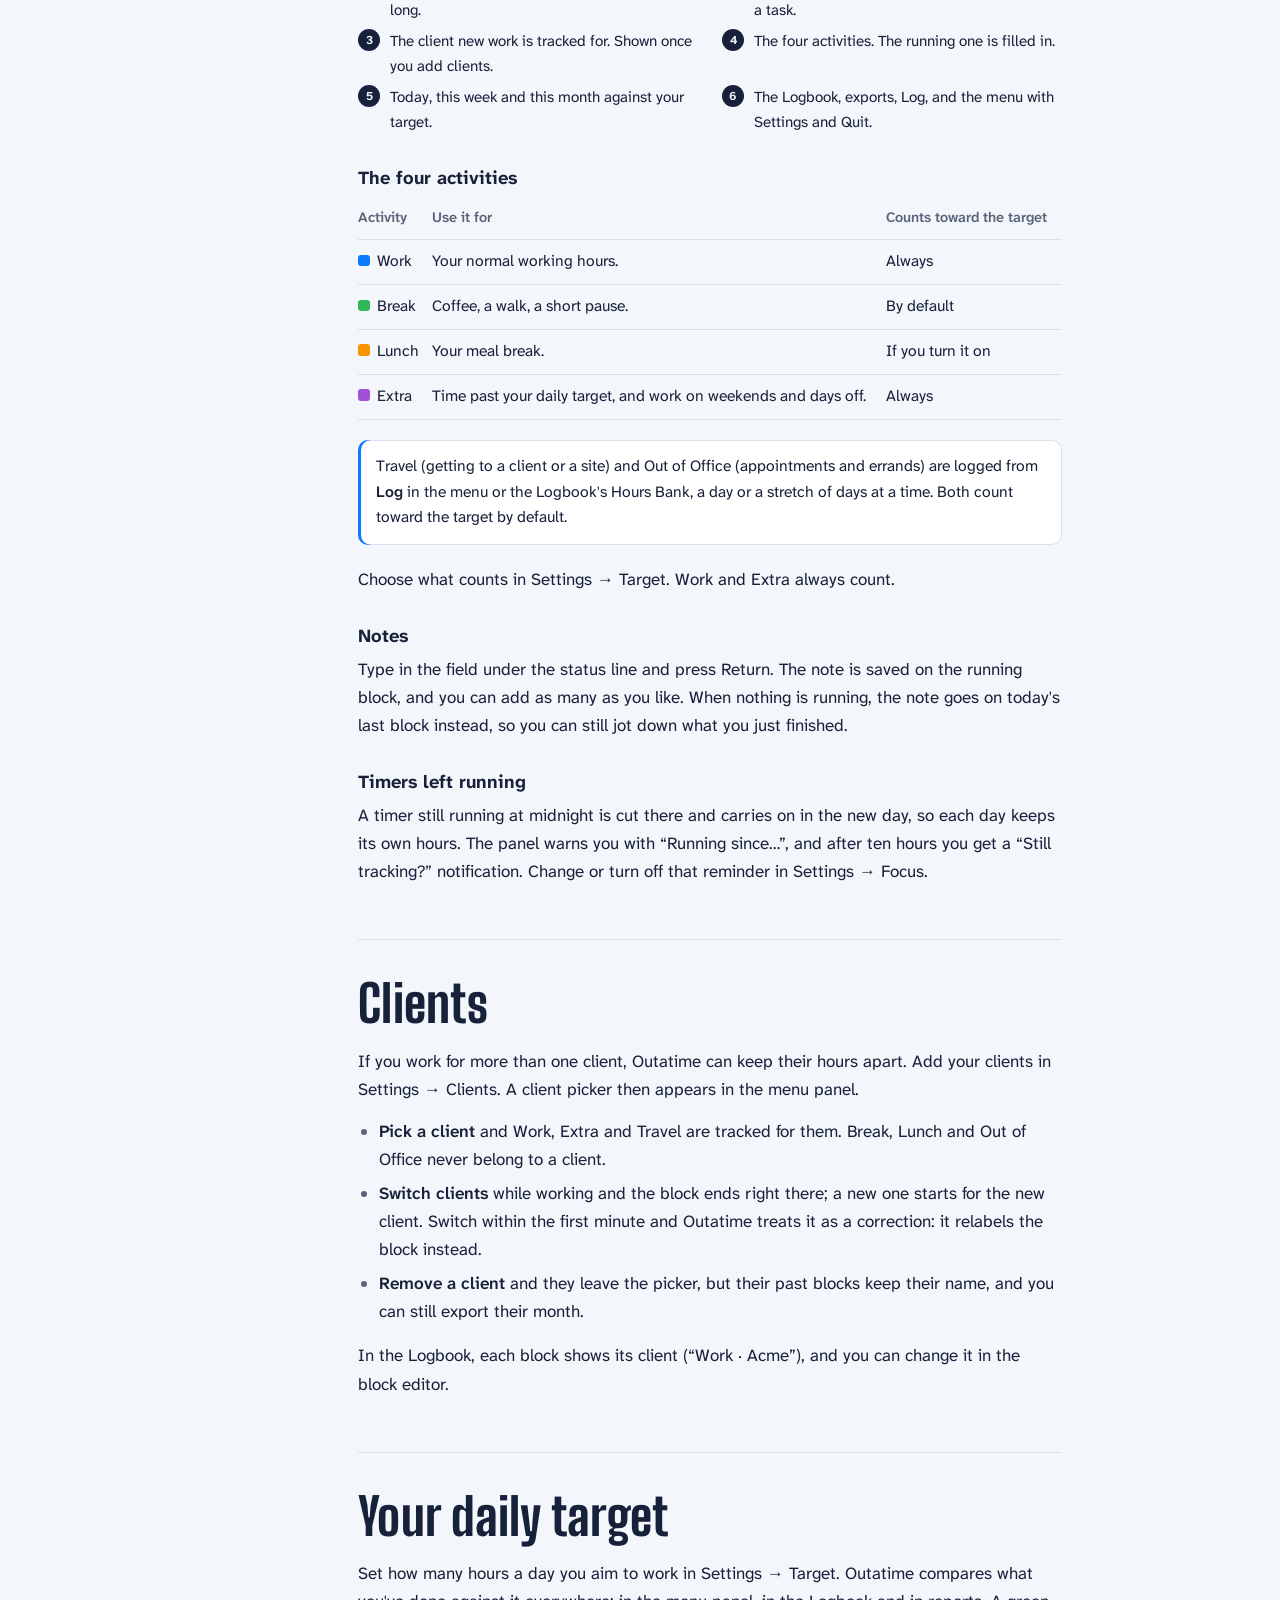
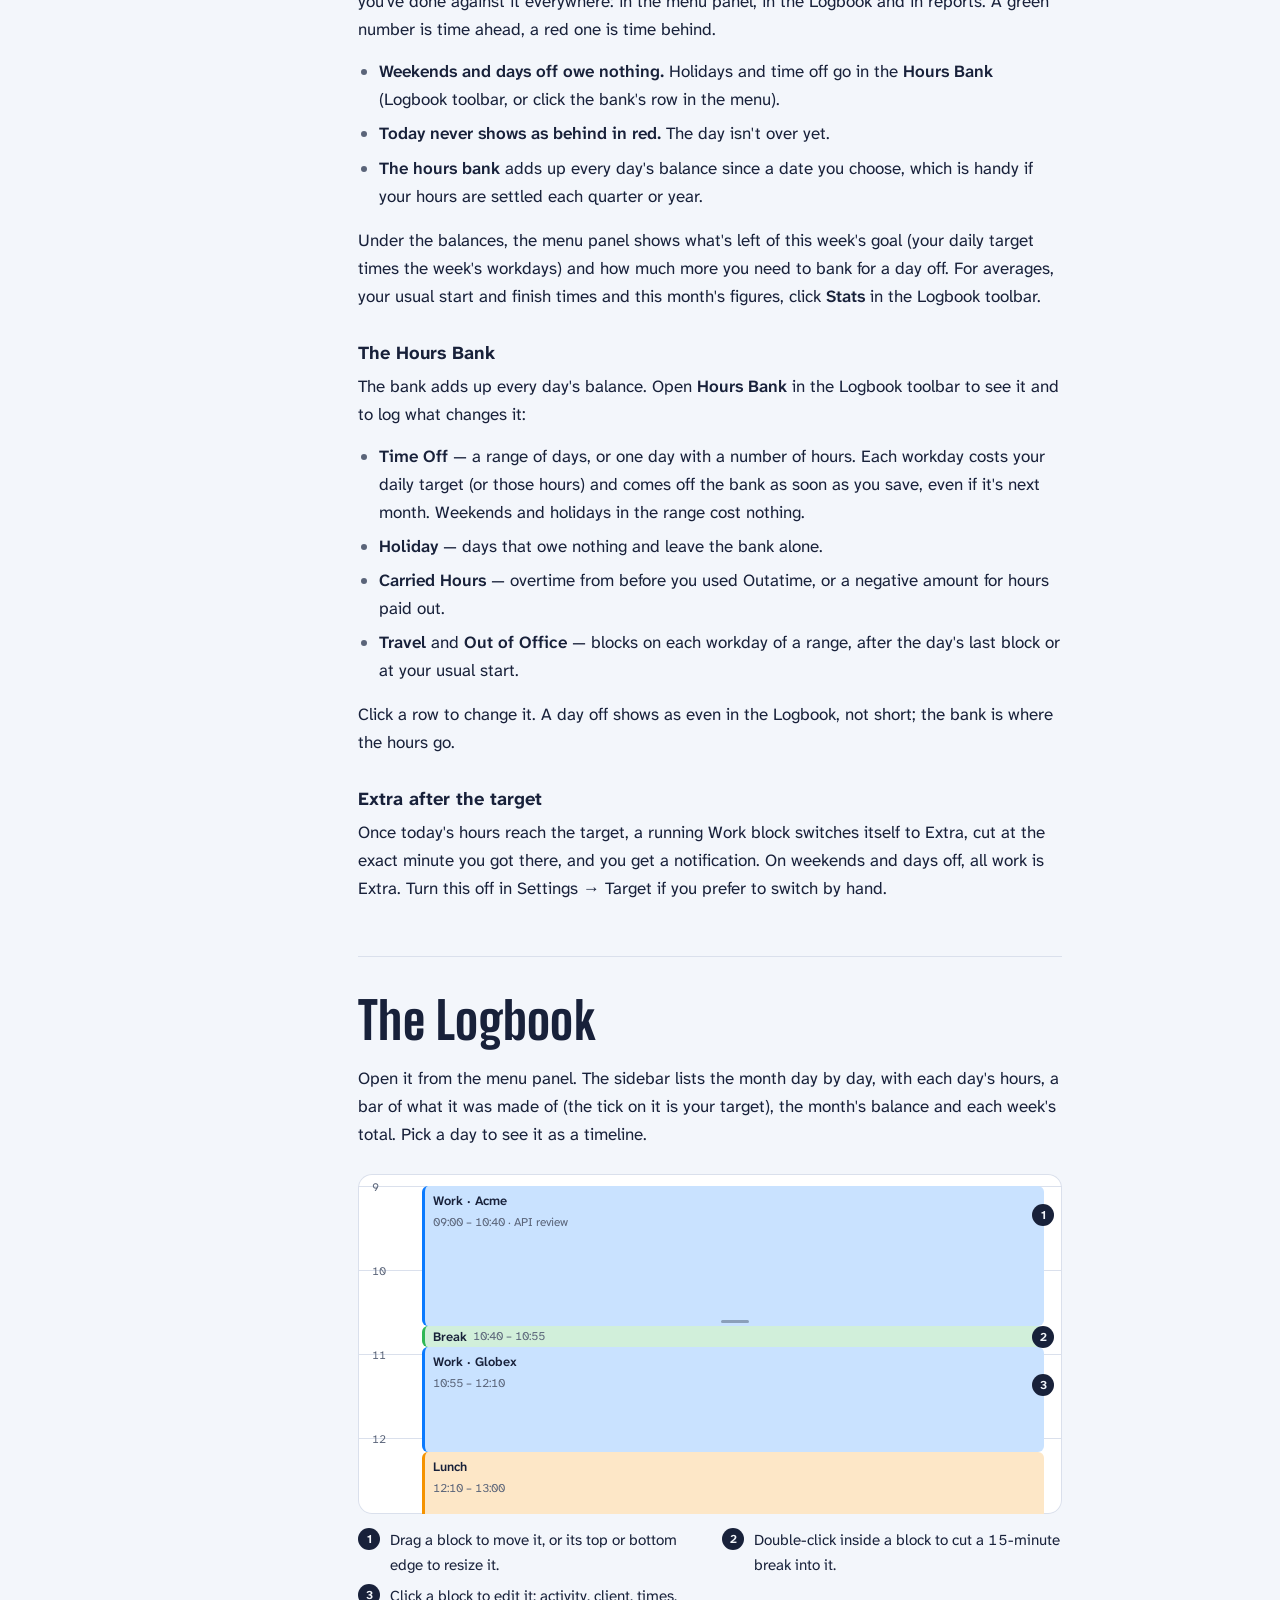
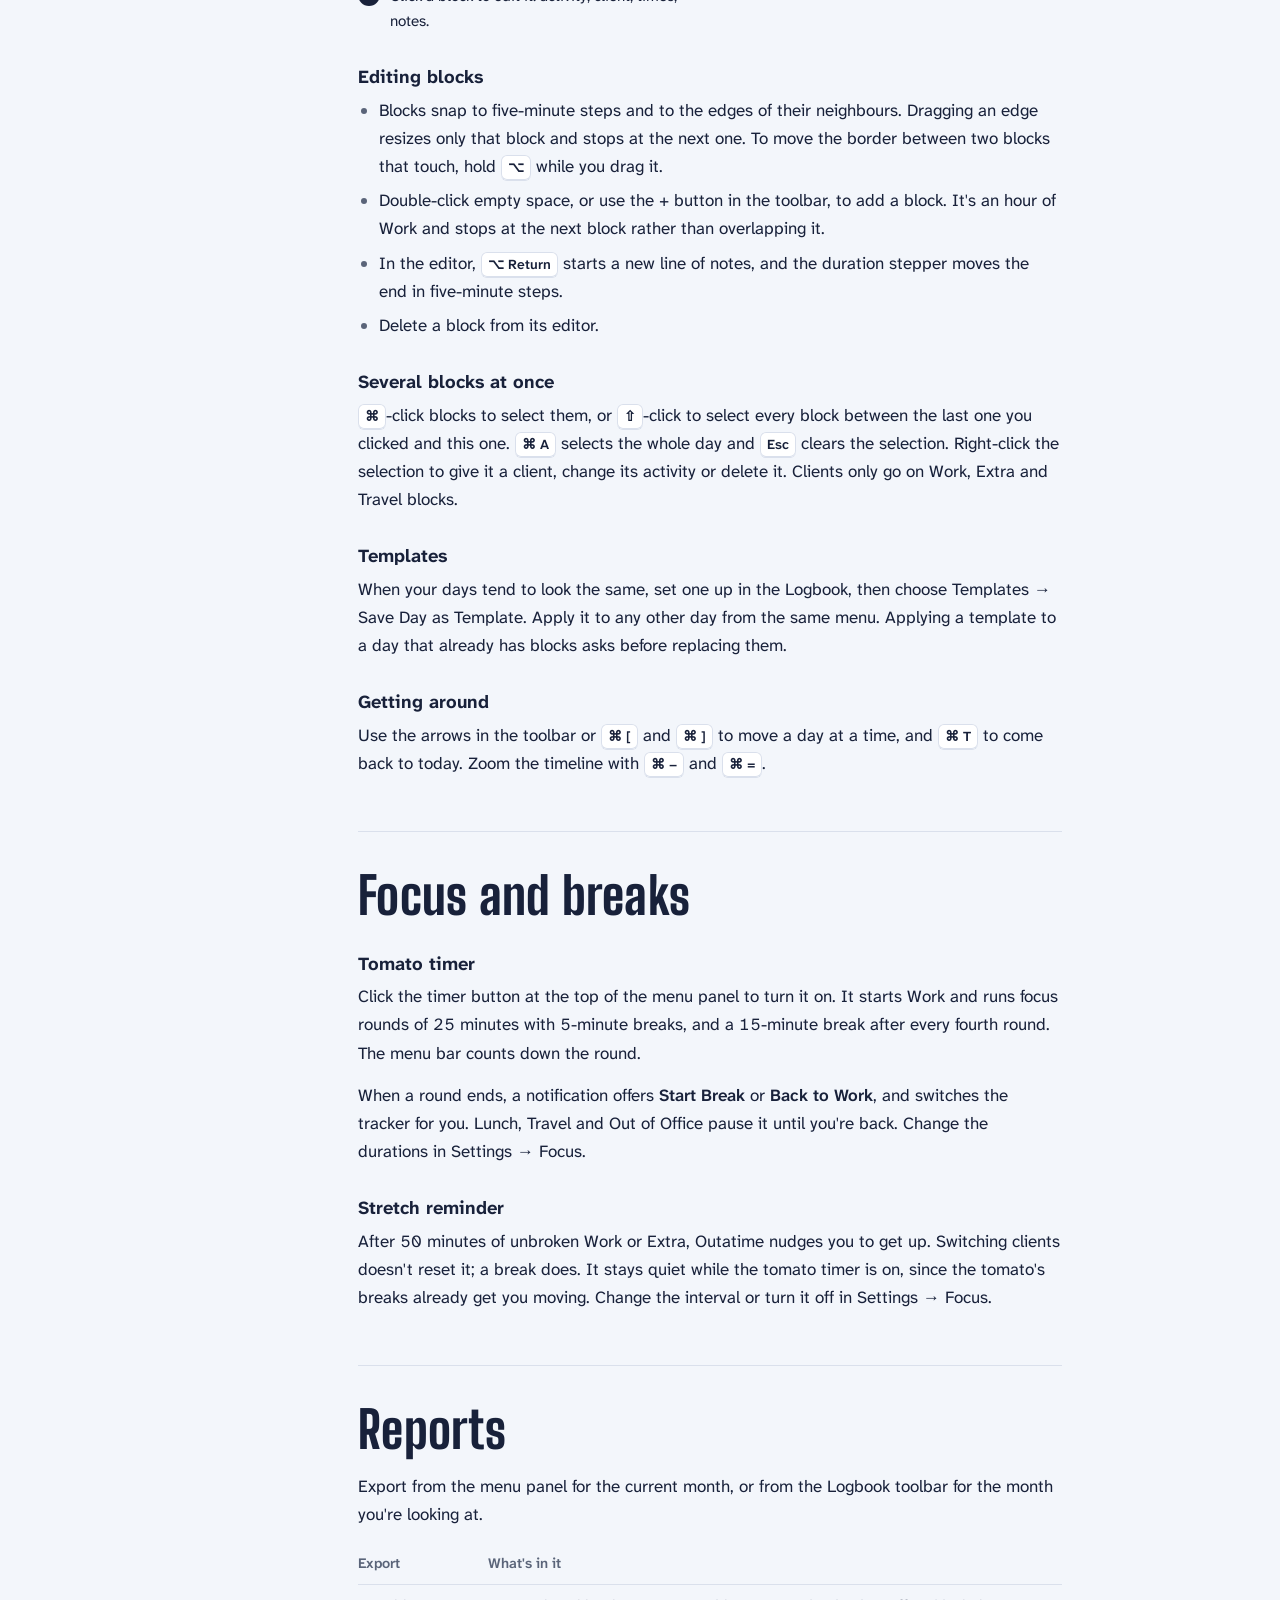
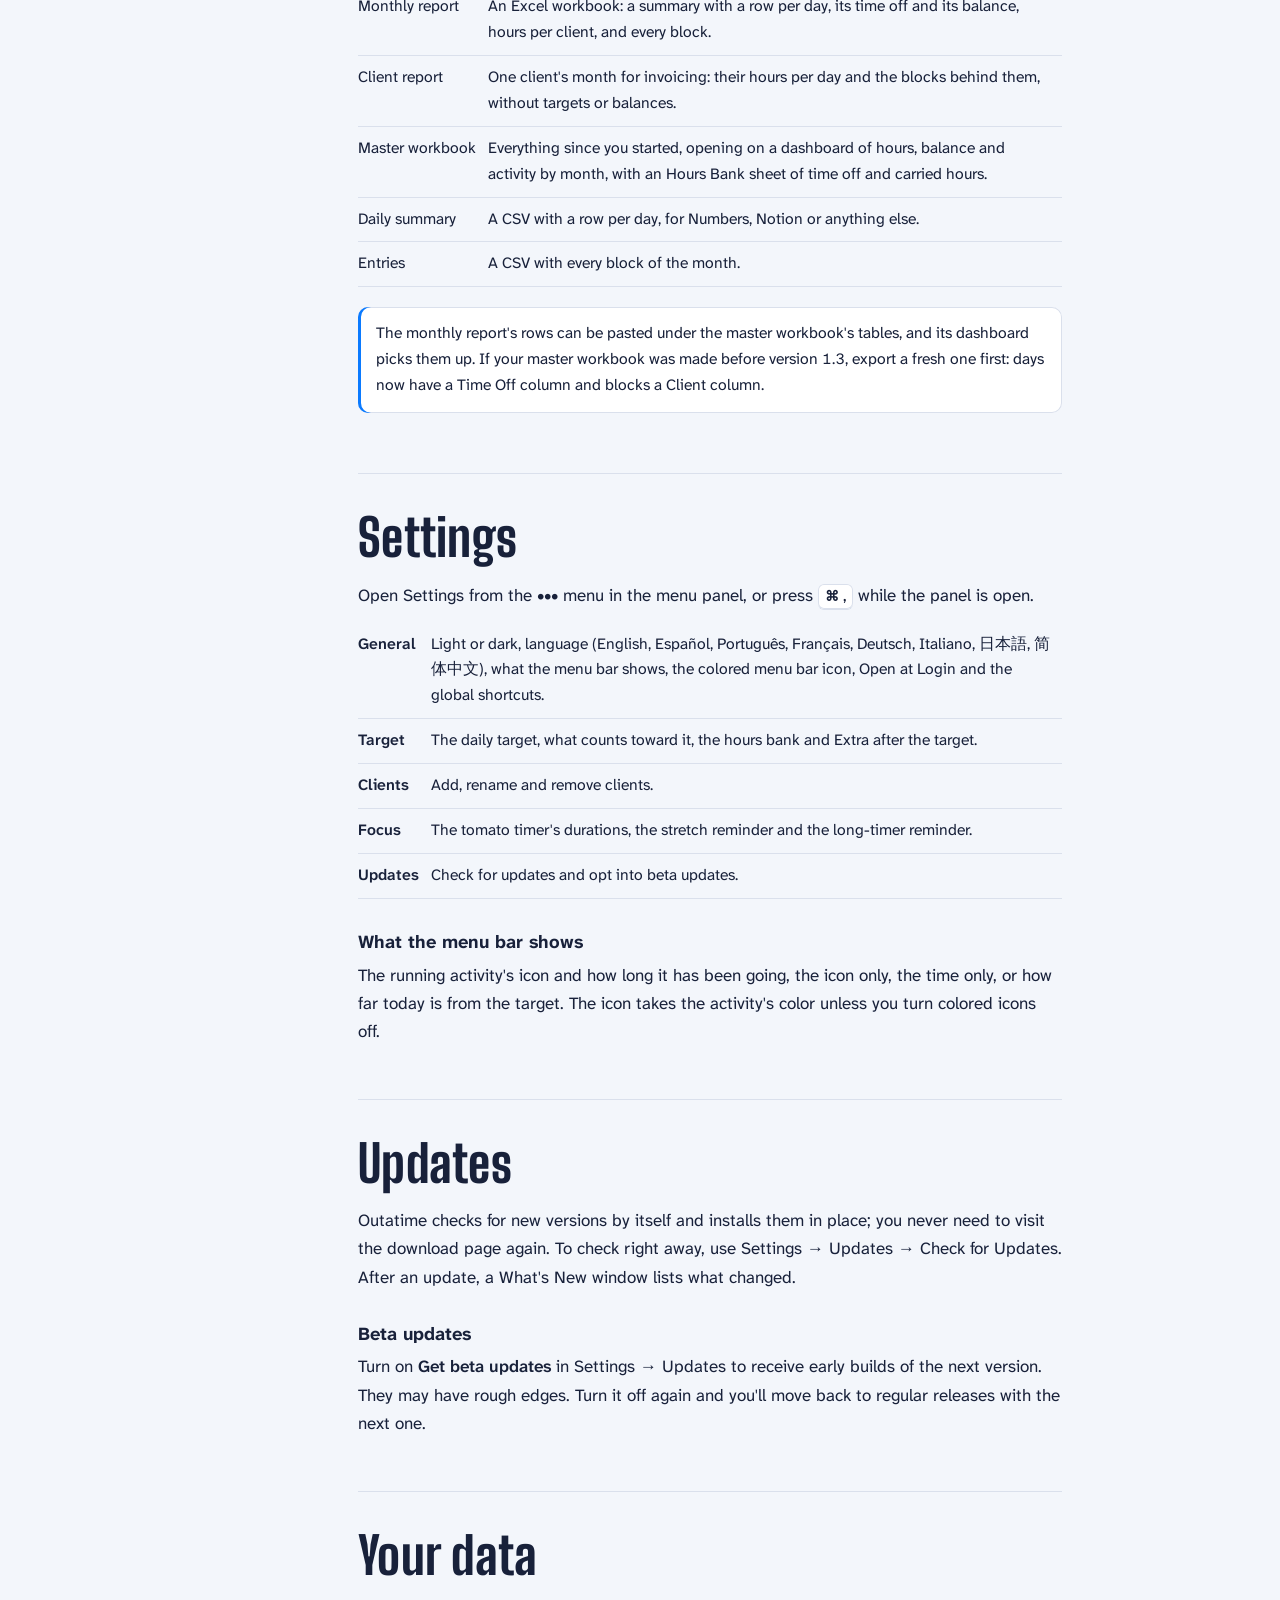
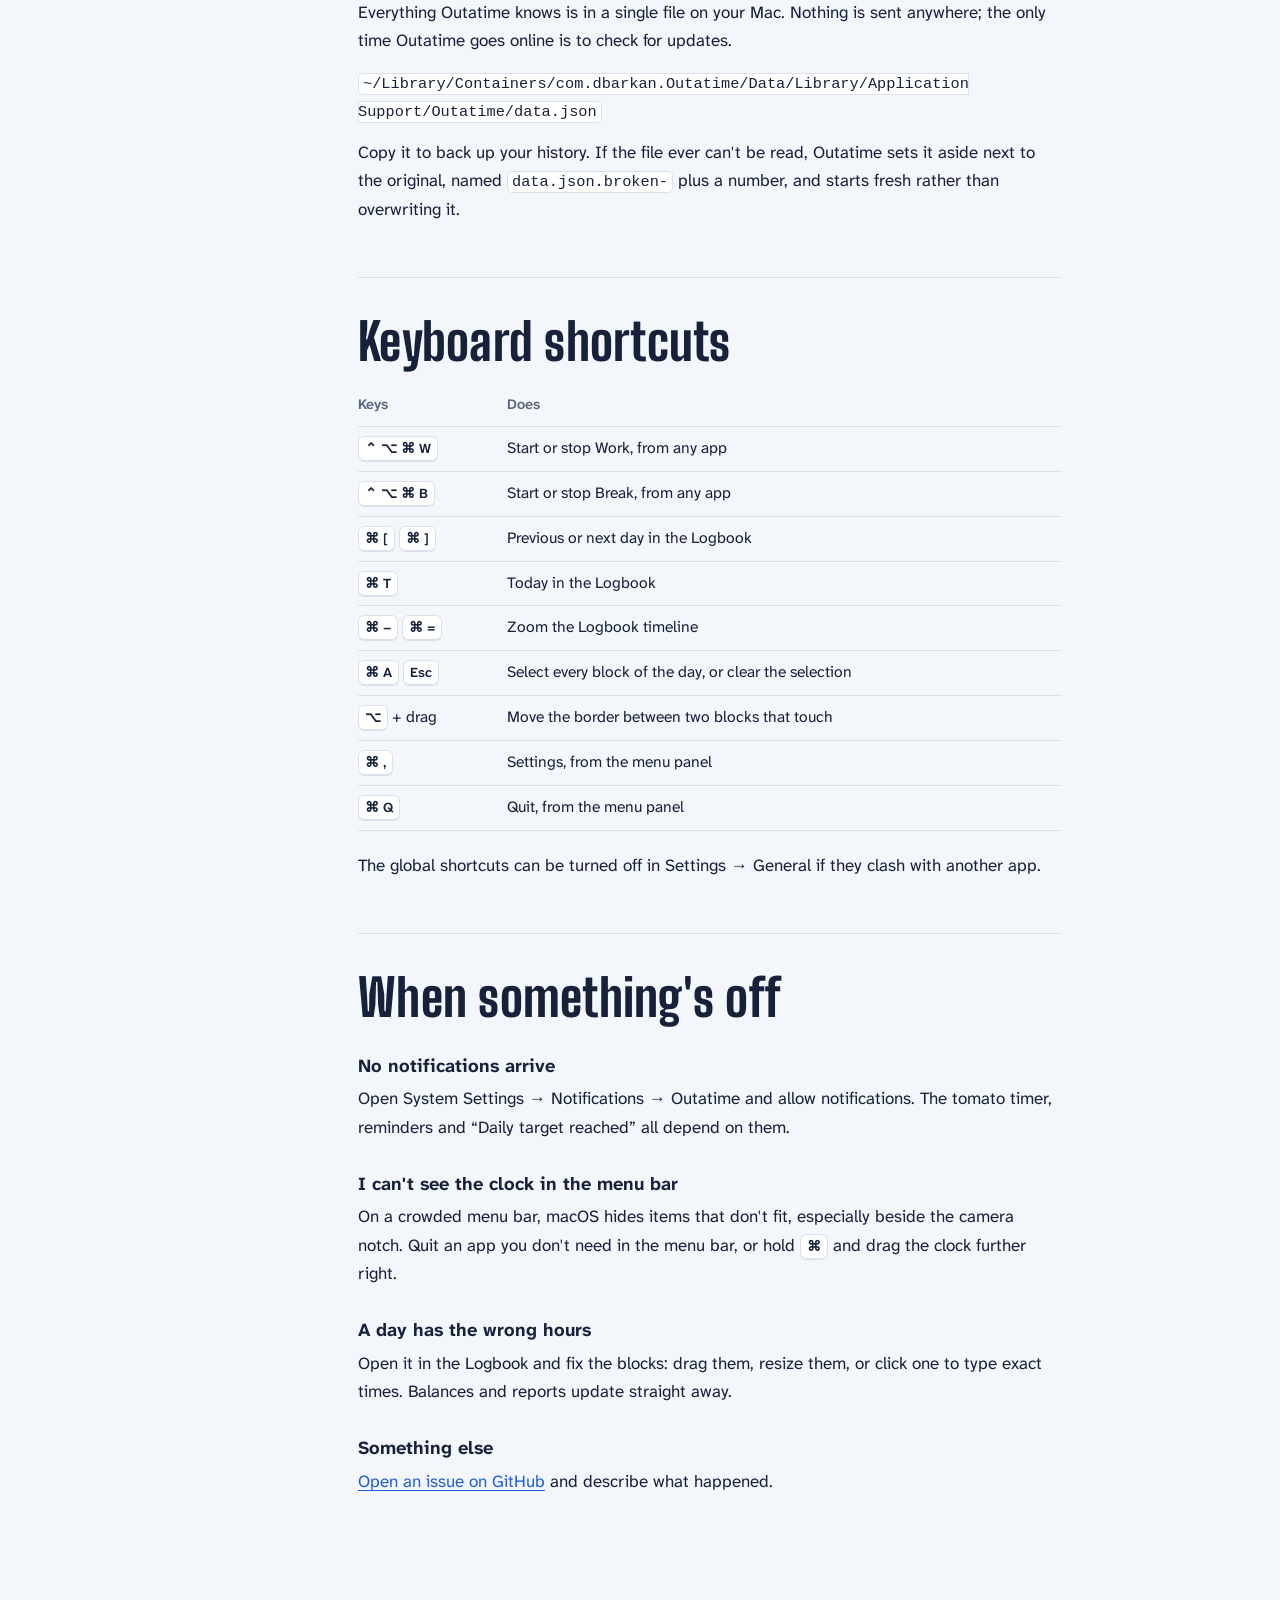
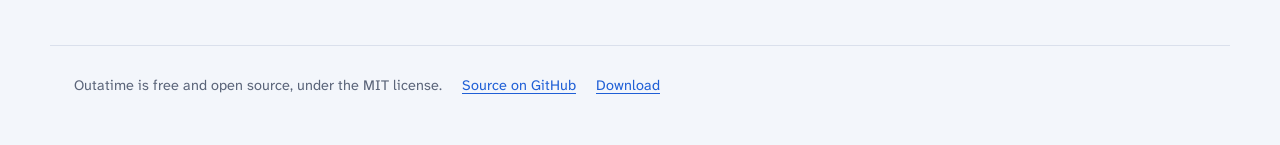
==== commit 4e2b5457: "Manual and READMEs: Hours Bank, Log, four tiles Co-Authored-By: Claude Opus 5.5 <noreply@anthropic.c" ====
--- a/docs/manual/index.html
+++ b/docs/manual/index.html
@@ -74,8 +74,6 @@
               <div class="tile" style="--c:var(--break)"><i></i>Break</div>
               <div class="tile" style="--c:var(--lunch)"><i></i>Lunch</div>
               <div class="tile" style="--c:var(--extra)"><i></i>Extra</div>
-              <div class="tile" style="--c:var(--travel)"><i></i>Travel</div>
-              <div class="tile" style="--c:var(--ooo)"><i></i>Out of Office</div>
             </div>
             <span class="pin" data-n="5" style="left:-11px;bottom:62px"></span>
             <div class="totals">
@@ -84,20 +82,20 @@
               <span>This Month</span><b>36h 52m</b><span class="plus">+0h 52m</span>
             </div>
             <span class="pin" data-n="6" style="left:-11px;bottom:6px"></span>
-            <div class="foot"><span>Logbook</span><span>Export</span><span>•••</span></div>
+            <div class="foot"><span>Logbook</span><span>Export</span><span>Log</span><span>•••</span></div>
           </div>
         </div>
         <ol class="callouts">
           <li>What's running, for which client, and for how long.</li>
           <li>A note for the running block, such as a ticket or a task.</li>
           <li>The client new work is tracked for. Shown once you add clients.</li>
-          <li>The six activities. The running one is filled in.</li>
+          <li>The four activities. The running one is filled in.</li>
           <li>Today, this week and this month against your target.</li>
-          <li>The Logbook, exports, and the menu with Settings and Quit.</li>
+          <li>The Logbook, exports, Log, and the menu with Settings and Quit.</li>
         </ol>
       </figure>
 
-      <h3>The six activities</h3>
+      <h3>The four activities</h3>
       <table>
         <thead><tr><th>Activity</th><th>Use it for</th><th>Counts toward the target</th></tr></thead>
         <tbody>
@@ -105,10 +103,9 @@
           <tr><td><span class="swatch" style="--c:var(--break)"></span>Break</td><td>Coffee, a walk, a short pause.</td><td>By default</td></tr>
           <tr><td><span class="swatch" style="--c:var(--lunch)"></span>Lunch</td><td>Your meal break.</td><td>If you turn it on</td></tr>
           <tr><td><span class="swatch" style="--c:var(--extra)"></span>Extra</td><td>Time past your daily target, and work on weekends and days off.</td><td>Always</td></tr>
-          <tr><td><span class="swatch" style="--c:var(--travel)"></span>Travel</td><td>Getting to a client or a site.</td><td>By default</td></tr>
-          <tr><td><span class="swatch" style="--c:var(--ooo)"></span>Out of Office</td><td>Appointments and errands during the day.</td><td>By default</td></tr>
-        </tbody>
-      </table>
+        </tbody>
+      </table>
+      <div class="note"><p>Travel (getting to a client or a site) and Out of Office (appointments and errands) are logged from <strong>Log</strong> in the menu or the Logbook's Hours Bank, a day or a stretch of days at a time. Both count toward the target by default.</p></div>
       <p>Choose what counts in Settings → Target. Work and Extra always count.</p>
 
       <h3>Notes</h3>
@@ -133,11 +130,20 @@
       <h2>Your daily target</h2>
       <p>Set how many hours a day you aim to work in Settings → Target. Outatime compares what you've done against it everywhere: in the menu panel, in the Logbook and in reports. A green number is time ahead, a red one is time behind.</p>
       <ul>
-        <li><strong>Weekends and days off owe nothing.</strong> Mark a day off with the umbrella button in the Logbook toolbar.</li>
+        <li><strong>Weekends and days off owe nothing.</strong> Holidays and time off go in the <strong>Hours Bank</strong> (Logbook toolbar, or click the bank's row in the menu).</li>
         <li><strong>Today never shows as behind in red.</strong> The day isn't over yet.</li>
         <li><strong>The hours bank</strong> adds up every day's balance since a date you choose, which is handy if your hours are settled each quarter or year.</li>
       </ul>
       <p>Under the balances, the menu panel shows what's left of this week's goal (your daily target times the week's workdays) and how much more you need to bank for a day off. For averages, your usual start and finish times and this month's figures, click <strong>Stats</strong> in the Logbook toolbar.</p>
+      <h3>The Hours Bank</h3>
+      <p>The bank adds up every day's balance. Open <strong>Hours Bank</strong> in the Logbook toolbar to see it and to log what changes it:</p>
+      <ul>
+        <li><strong>Time Off</strong> — a range of days, or one day with a number of hours. Each workday costs your daily target (or those hours) and comes off the bank as soon as you save, even if it's next month. Weekends and holidays in the range cost nothing.</li>
+        <li><strong>Holiday</strong> — days that owe nothing and leave the bank alone.</li>
+        <li><strong>Carried Hours</strong> — overtime from before you used Outatime, or a negative amount for hours paid out.</li>
+        <li><strong>Travel</strong> and <strong>Out of Office</strong> — blocks on each workday of a range, after the day's last block or at your usual start.</li>
+      </ul>
+      <p>Click a row to change it. A day off shows as even in the Logbook, not short; the bank is where the hours go.</p>
       <h3>Extra after the target</h3>
       <p>Once today's hours reach the target, a running Work block switches itself to Extra, cut at the exact minute you got there, and you get a notification. On weekends and days off, all work is Extra. Turn this off in Settings → Target if you prefer to switch by hand.</p>
     </section>
@@ -200,14 +206,14 @@
       <table>
         <thead><tr><th>Export</th><th>What's in it</th></tr></thead>
         <tbody>
-          <tr><td>Monthly report</td><td>An Excel workbook: a summary with a row per day and its balance, hours per client, and every block.</td></tr>
+          <tr><td>Monthly report</td><td>An Excel workbook: a summary with a row per day, its time off and its balance, hours per client, and every block.</td></tr>
           <tr><td>Client report</td><td>One client's month for invoicing: their hours per day and the blocks behind them, without targets or balances.</td></tr>
-          <tr><td>Master workbook</td><td>Everything since you started, opening on a dashboard of hours, balance and activity by month.</td></tr>
+          <tr><td>Master workbook</td><td>Everything since you started, opening on a dashboard of hours, balance and activity by month, with an Hours Bank sheet of time off and carried hours.</td></tr>
           <tr><td>Daily summary</td><td>A CSV with a row per day, for Numbers, Notion or anything else.</td></tr>
           <tr><td>Entries</td><td>A CSV with every block of the month.</td></tr>
         </tbody>
       </table>
-      <div class="note"><p>The monthly report's rows can be pasted under the master workbook's tables, and its dashboard picks them up. If your master workbook was made before version 1.2, export a fresh one first: blocks now have a Client column.</p></div>
+      <div class="note"><p>The monthly report's rows can be pasted under the master workbook's tables, and its dashboard picks them up. If your master workbook was made before version 1.3, export a fresh one first: days now have a Time Off column and blocks a Client column.</p></div>
     </section>
 
     <section id="settings">
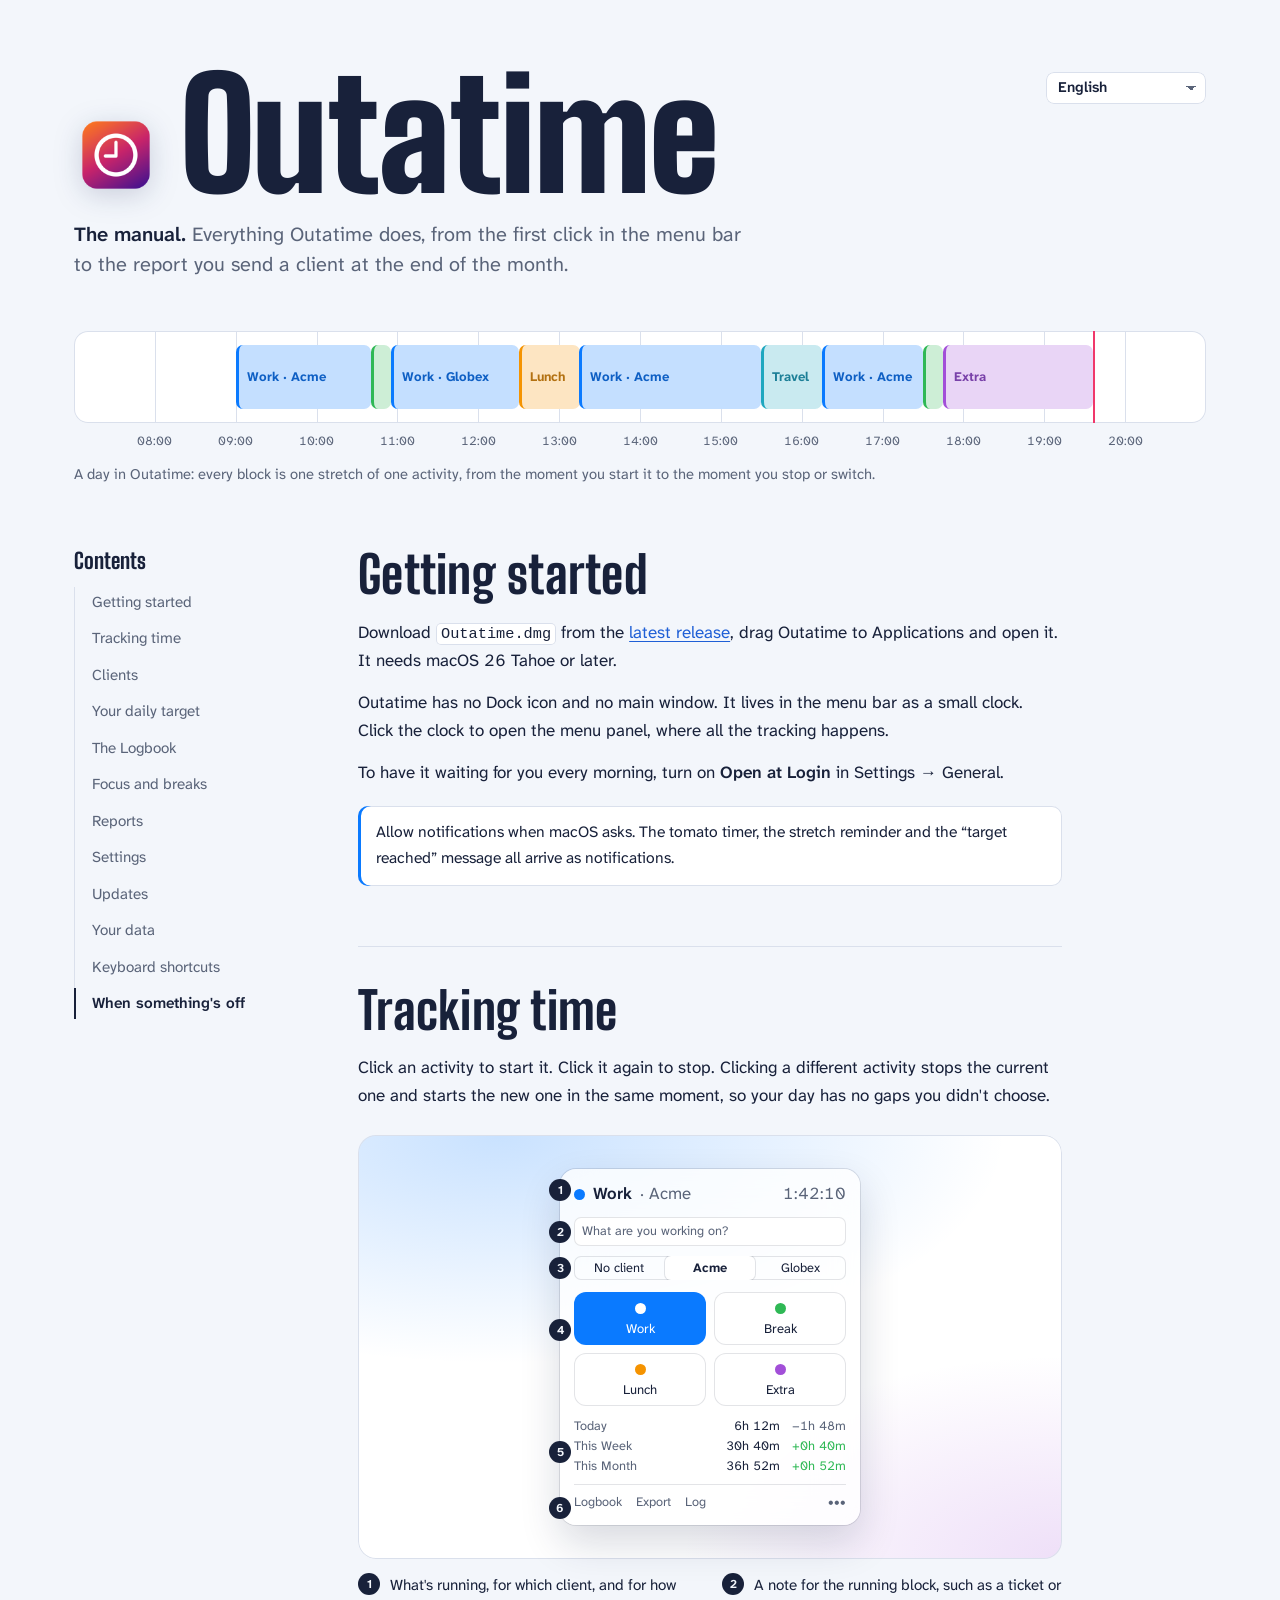
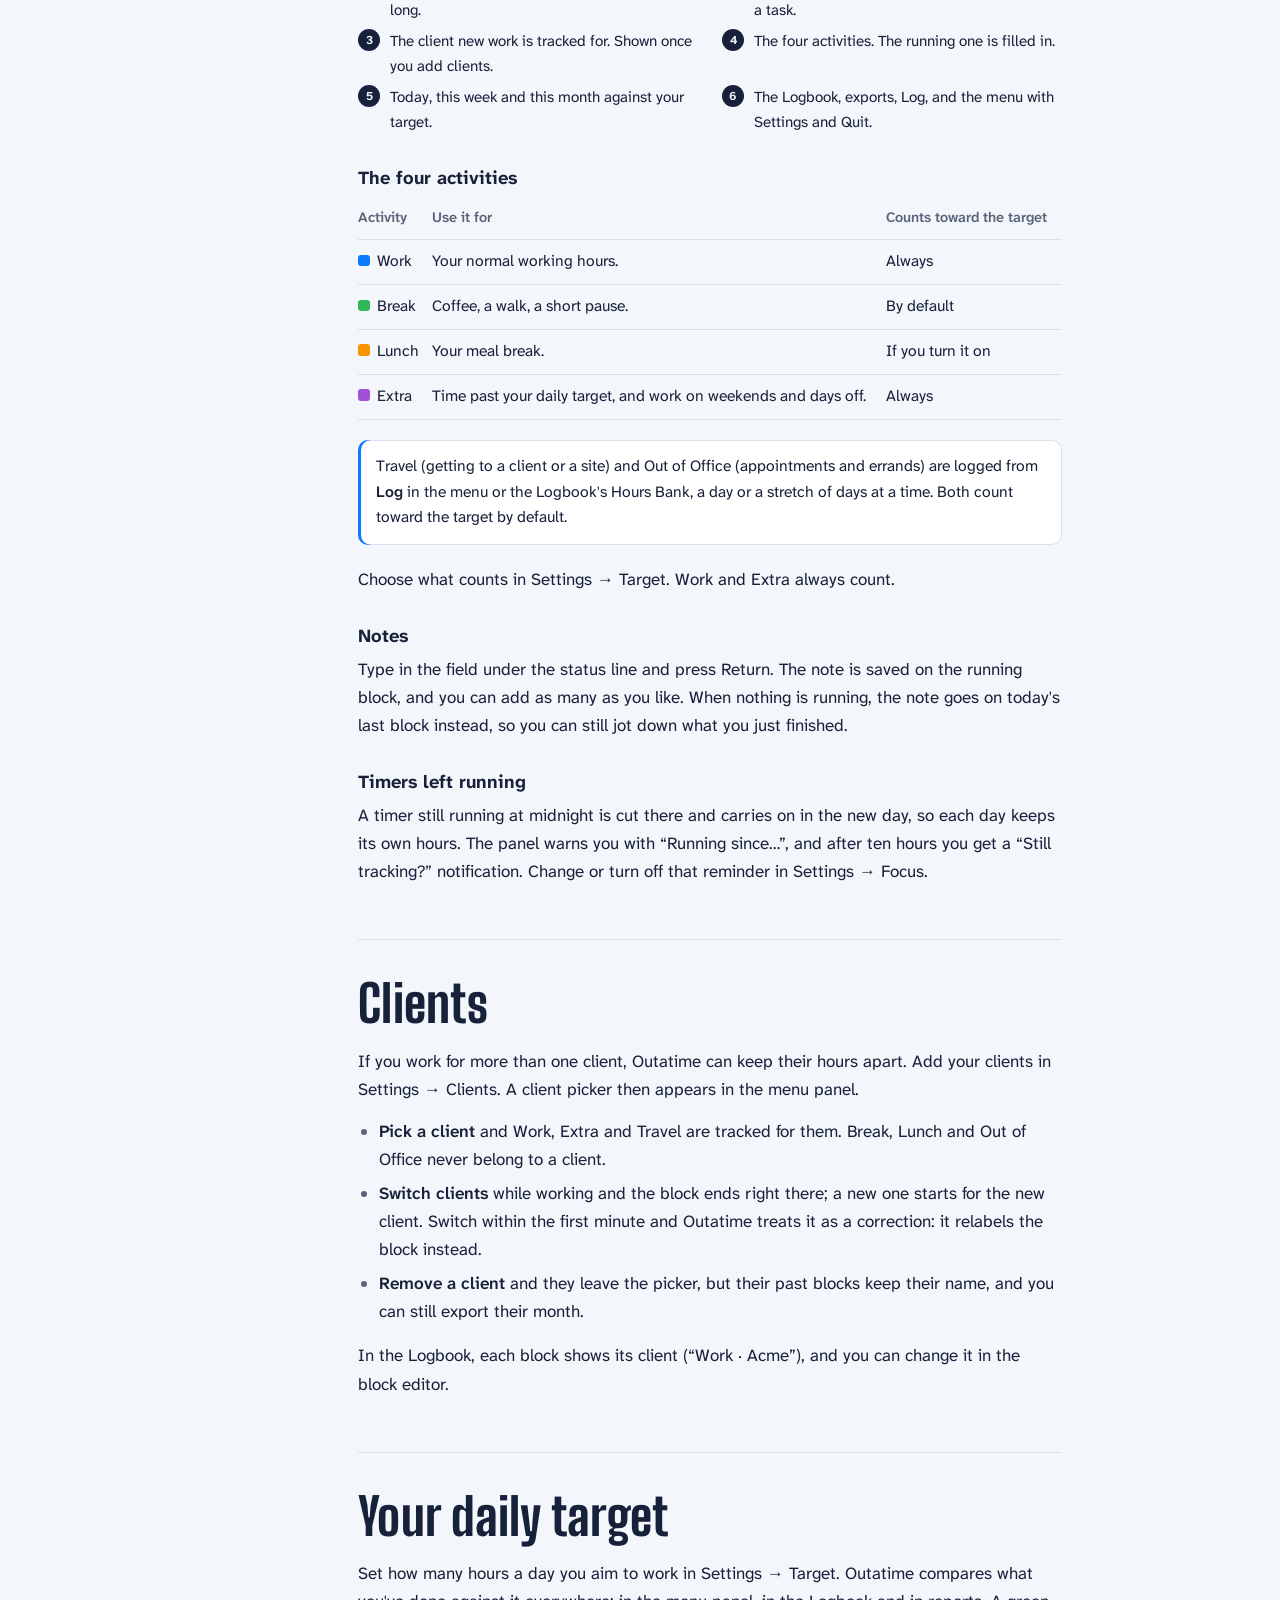
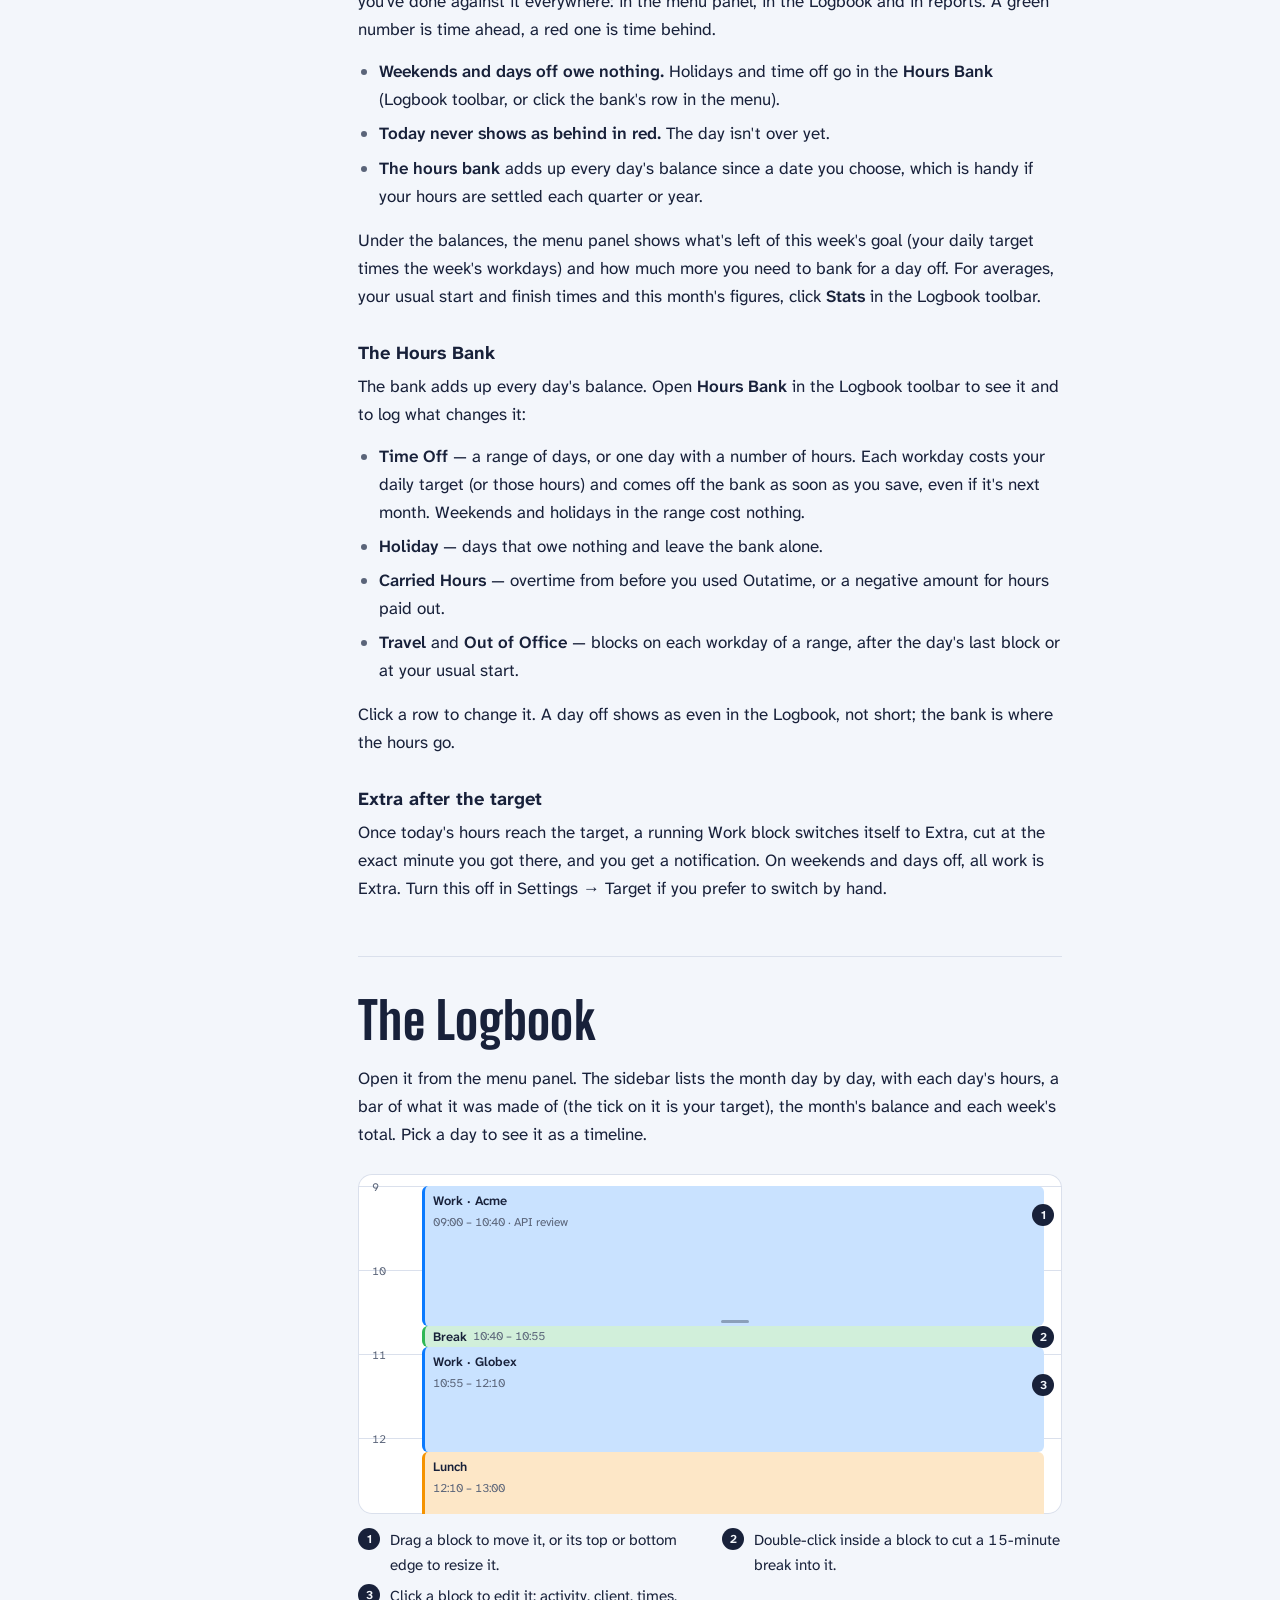
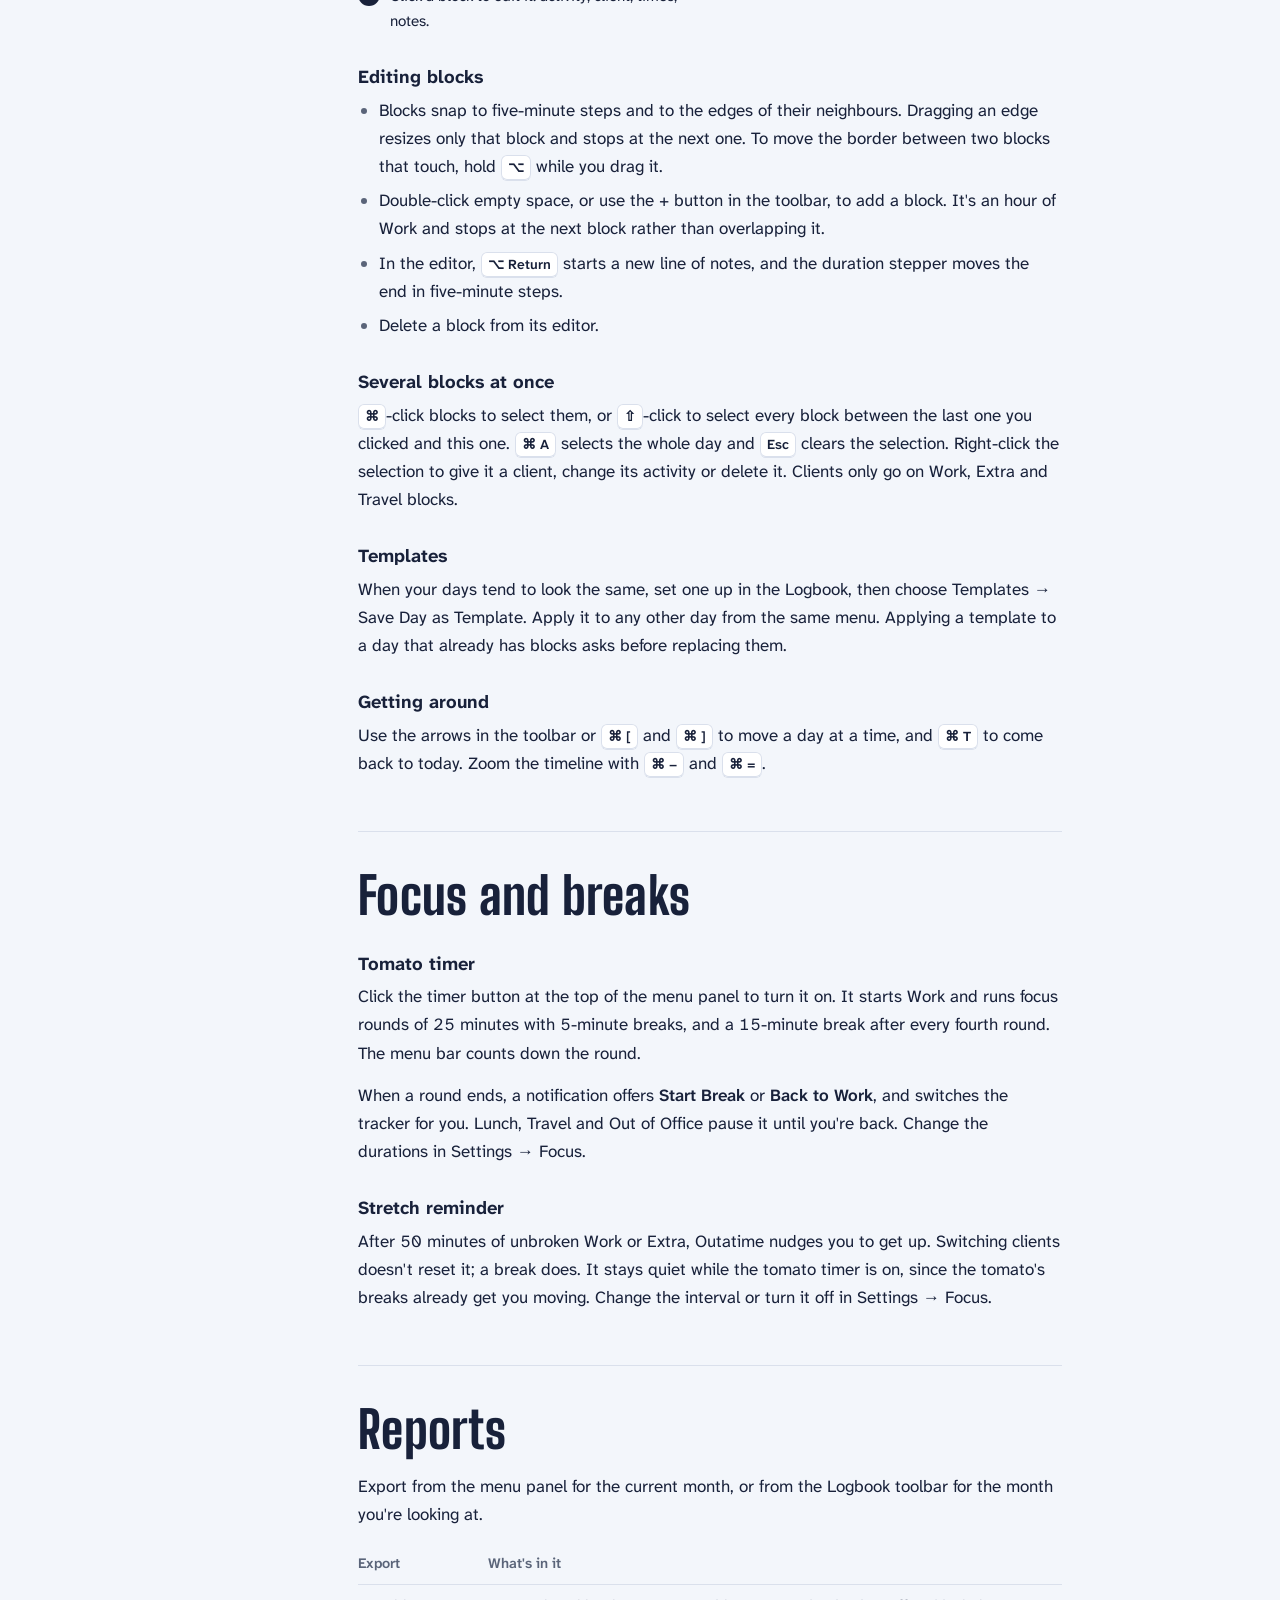
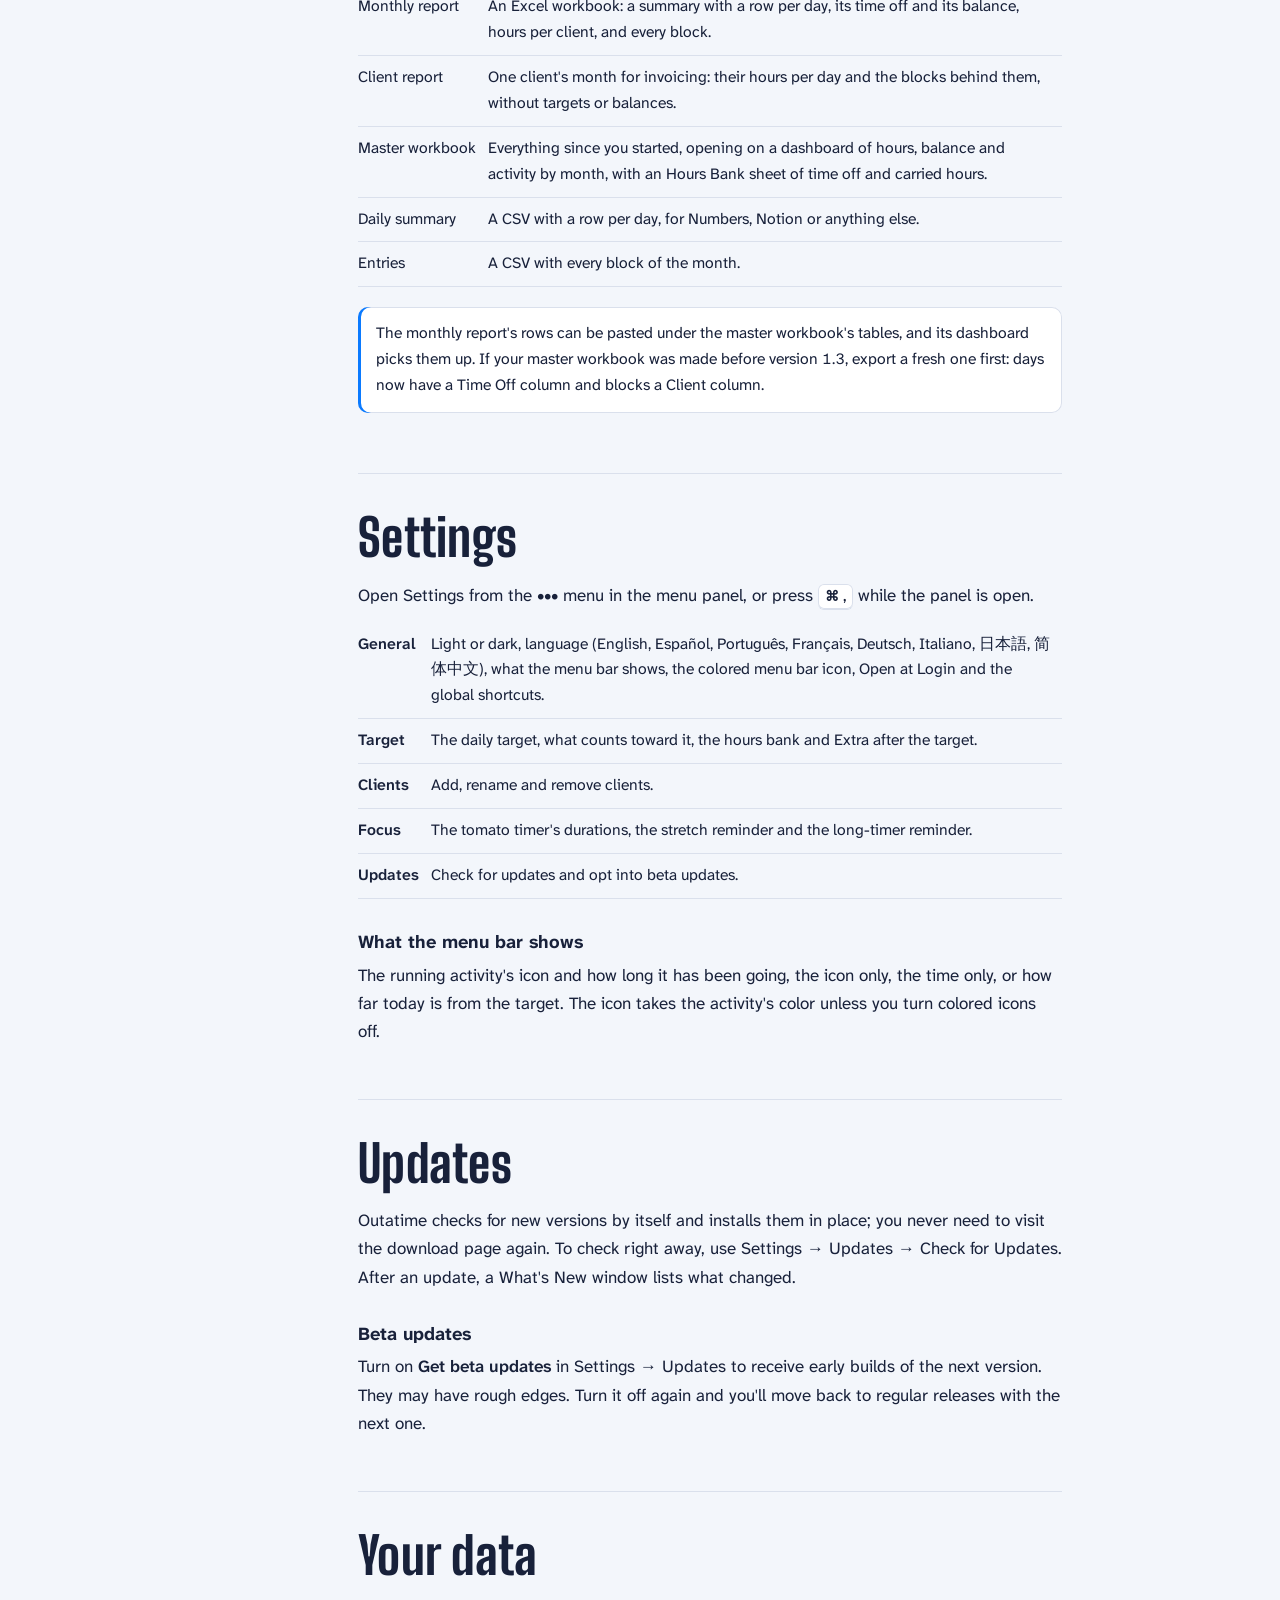
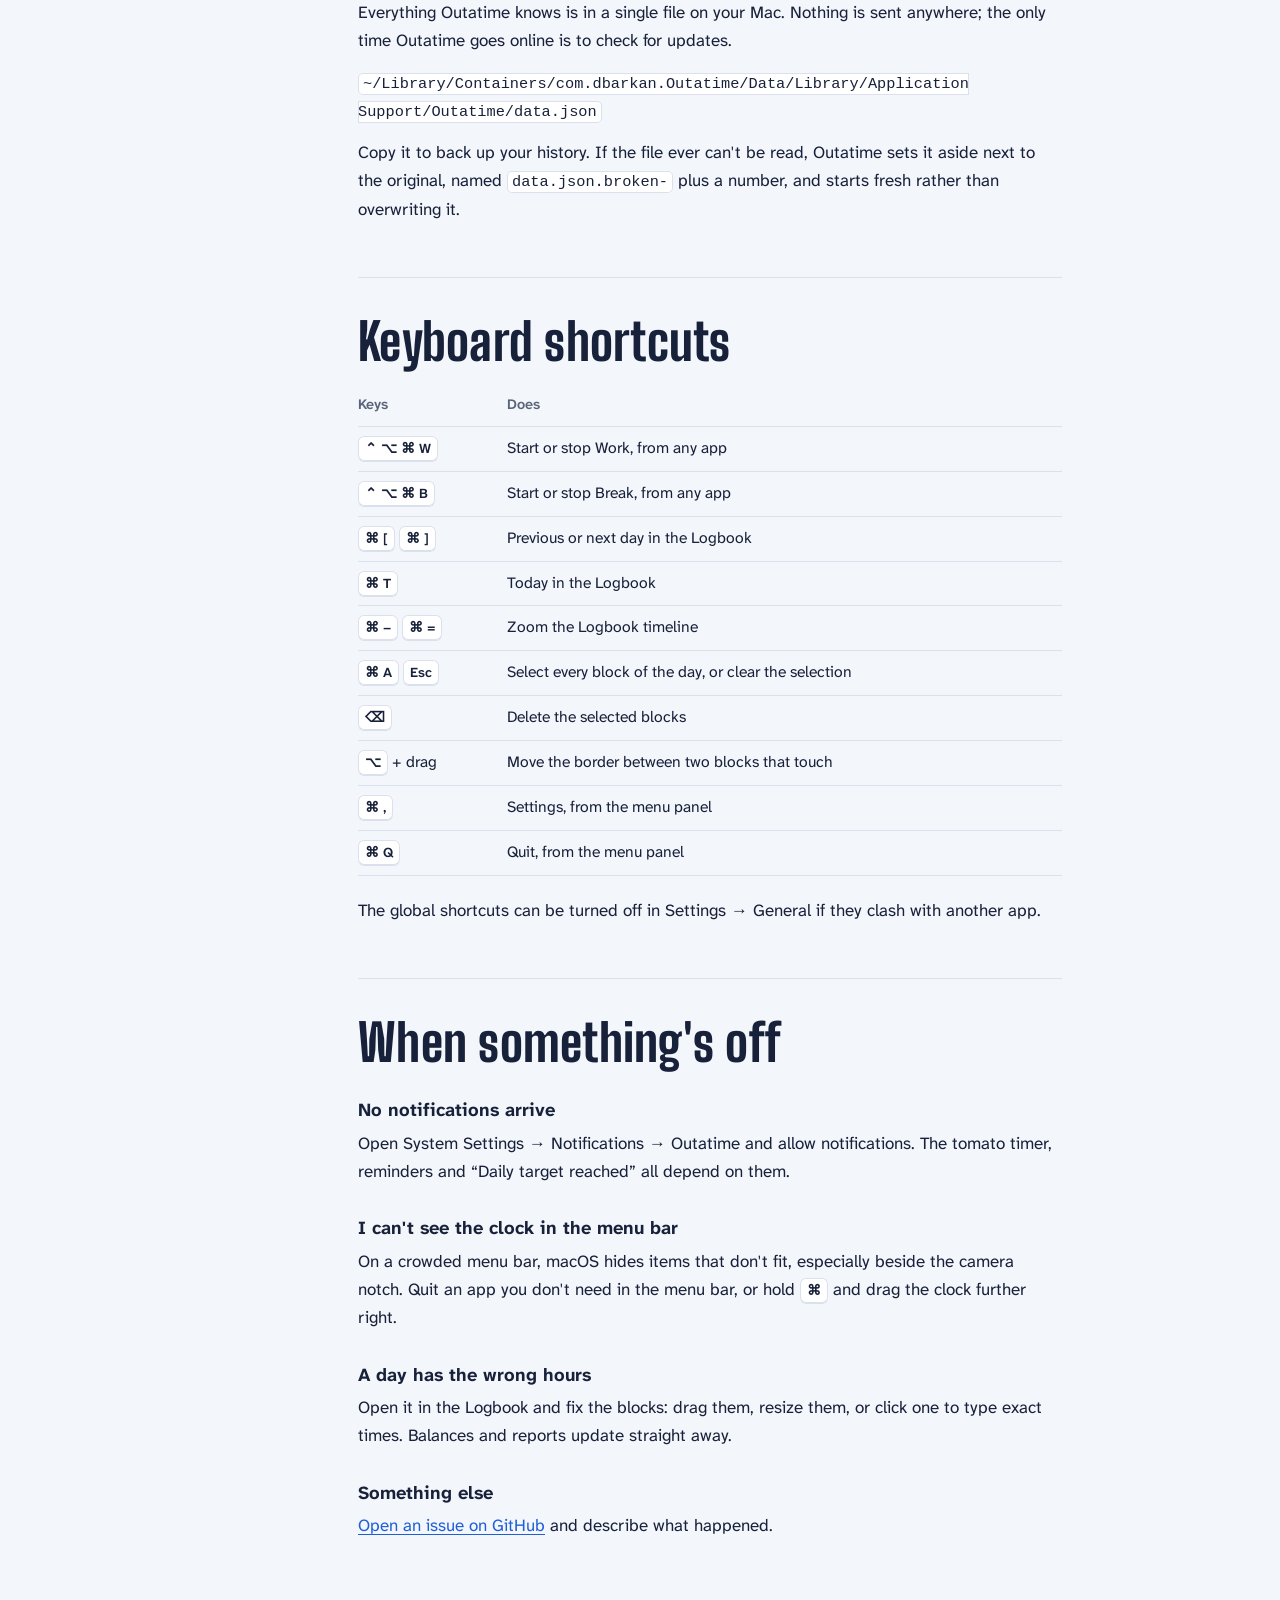
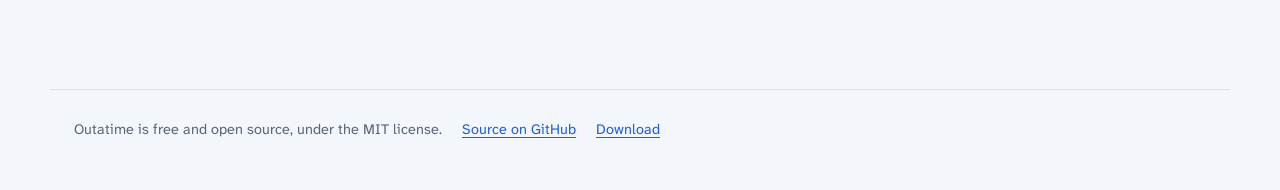
==== commit 072d4611: "Delete key removes the selected blocks in the Logbook; manual lists it among the shortcuts Co-Author" ====
--- a/docs/manual/index.html
+++ b/docs/manual/index.html
@@ -257,6 +257,7 @@
           <tr><td><kbd>⌘ T</kbd></td><td>Today in the Logbook</td></tr>
           <tr><td><kbd>⌘ −</kbd> <kbd>⌘ =</kbd></td><td>Zoom the Logbook timeline</td></tr>
           <tr><td><kbd>⌘ A</kbd> <kbd>Esc</kbd></td><td>Select every block of the day, or clear the selection</td></tr>
+          <tr><td><kbd>⌫</kbd></td><td>Delete the selected blocks</td></tr>
           <tr><td><kbd>⌥</kbd> + drag</td><td>Move the border between two blocks that touch</td></tr>
           <tr><td><kbd>⌘ ,</kbd></td><td>Settings, from the menu panel</td></tr>
           <tr><td><kbd>⌘ Q</kbd></td><td>Quit, from the menu panel</td></tr>
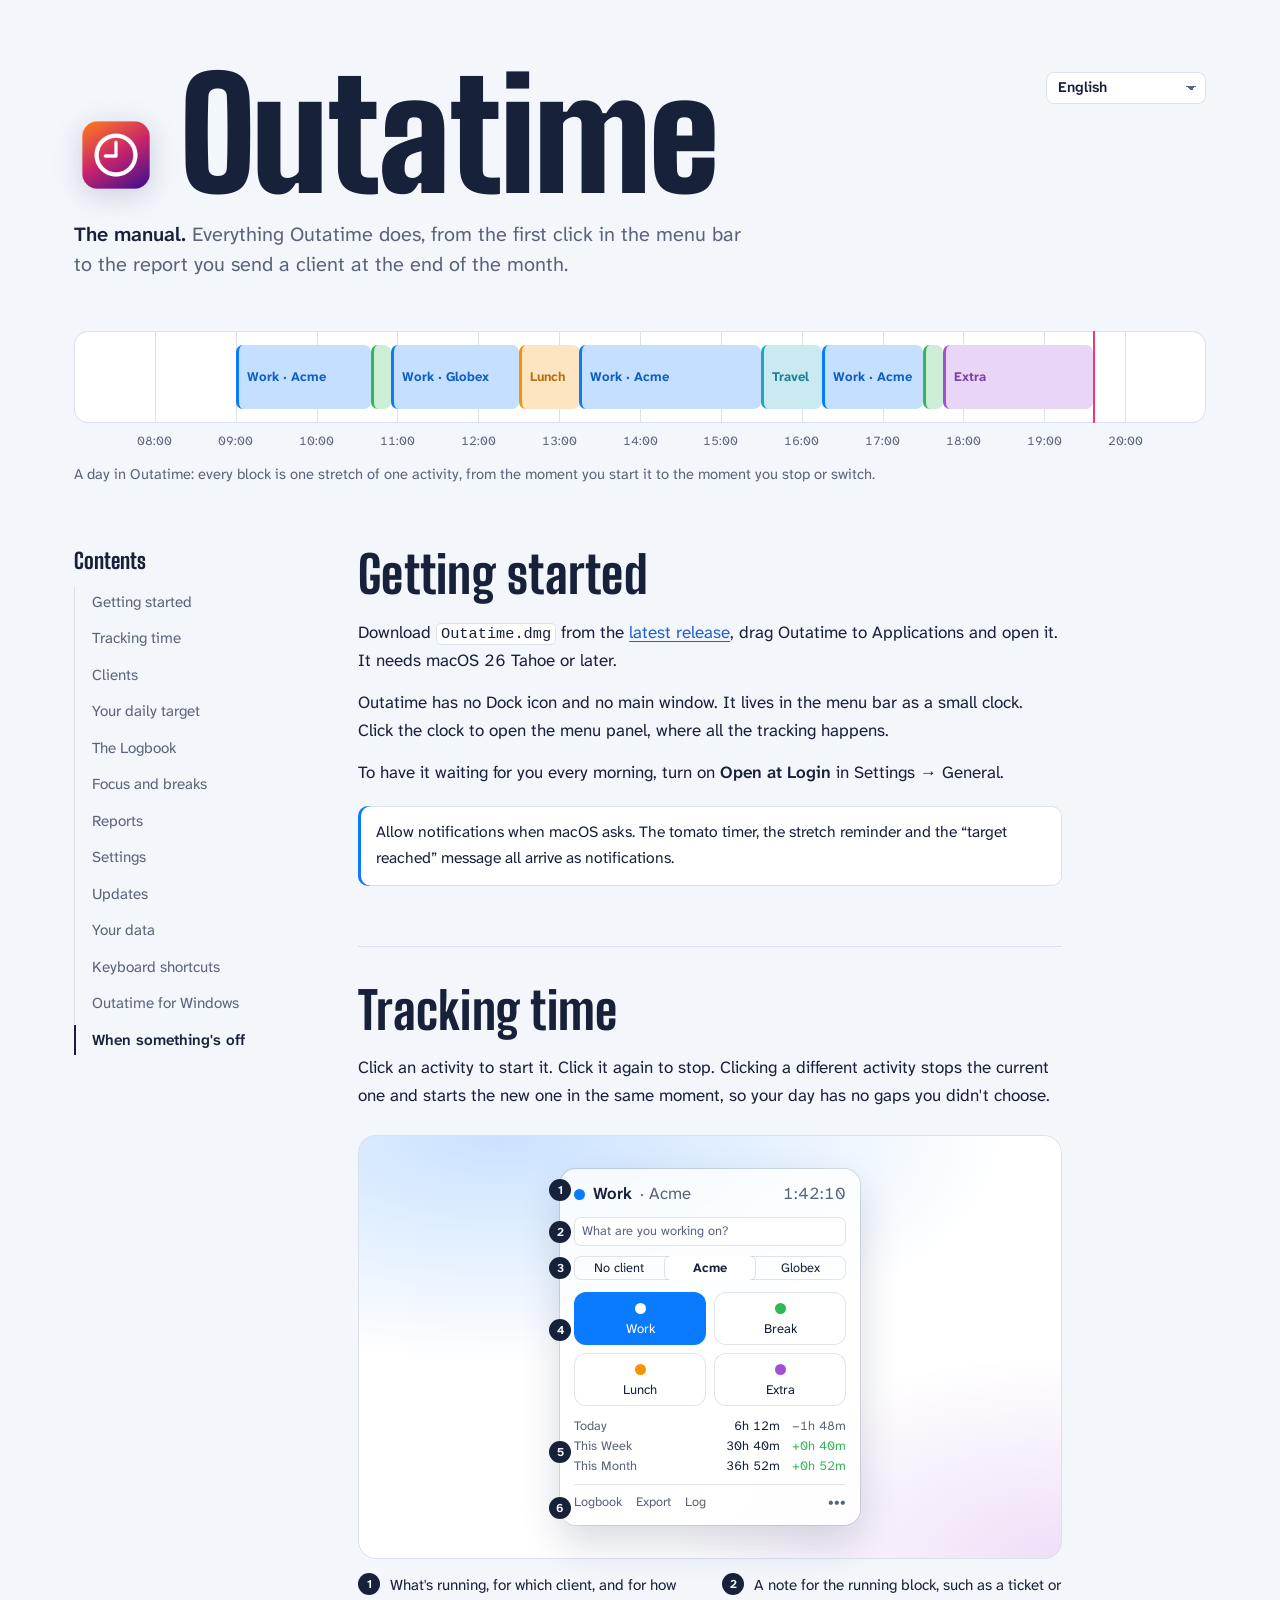
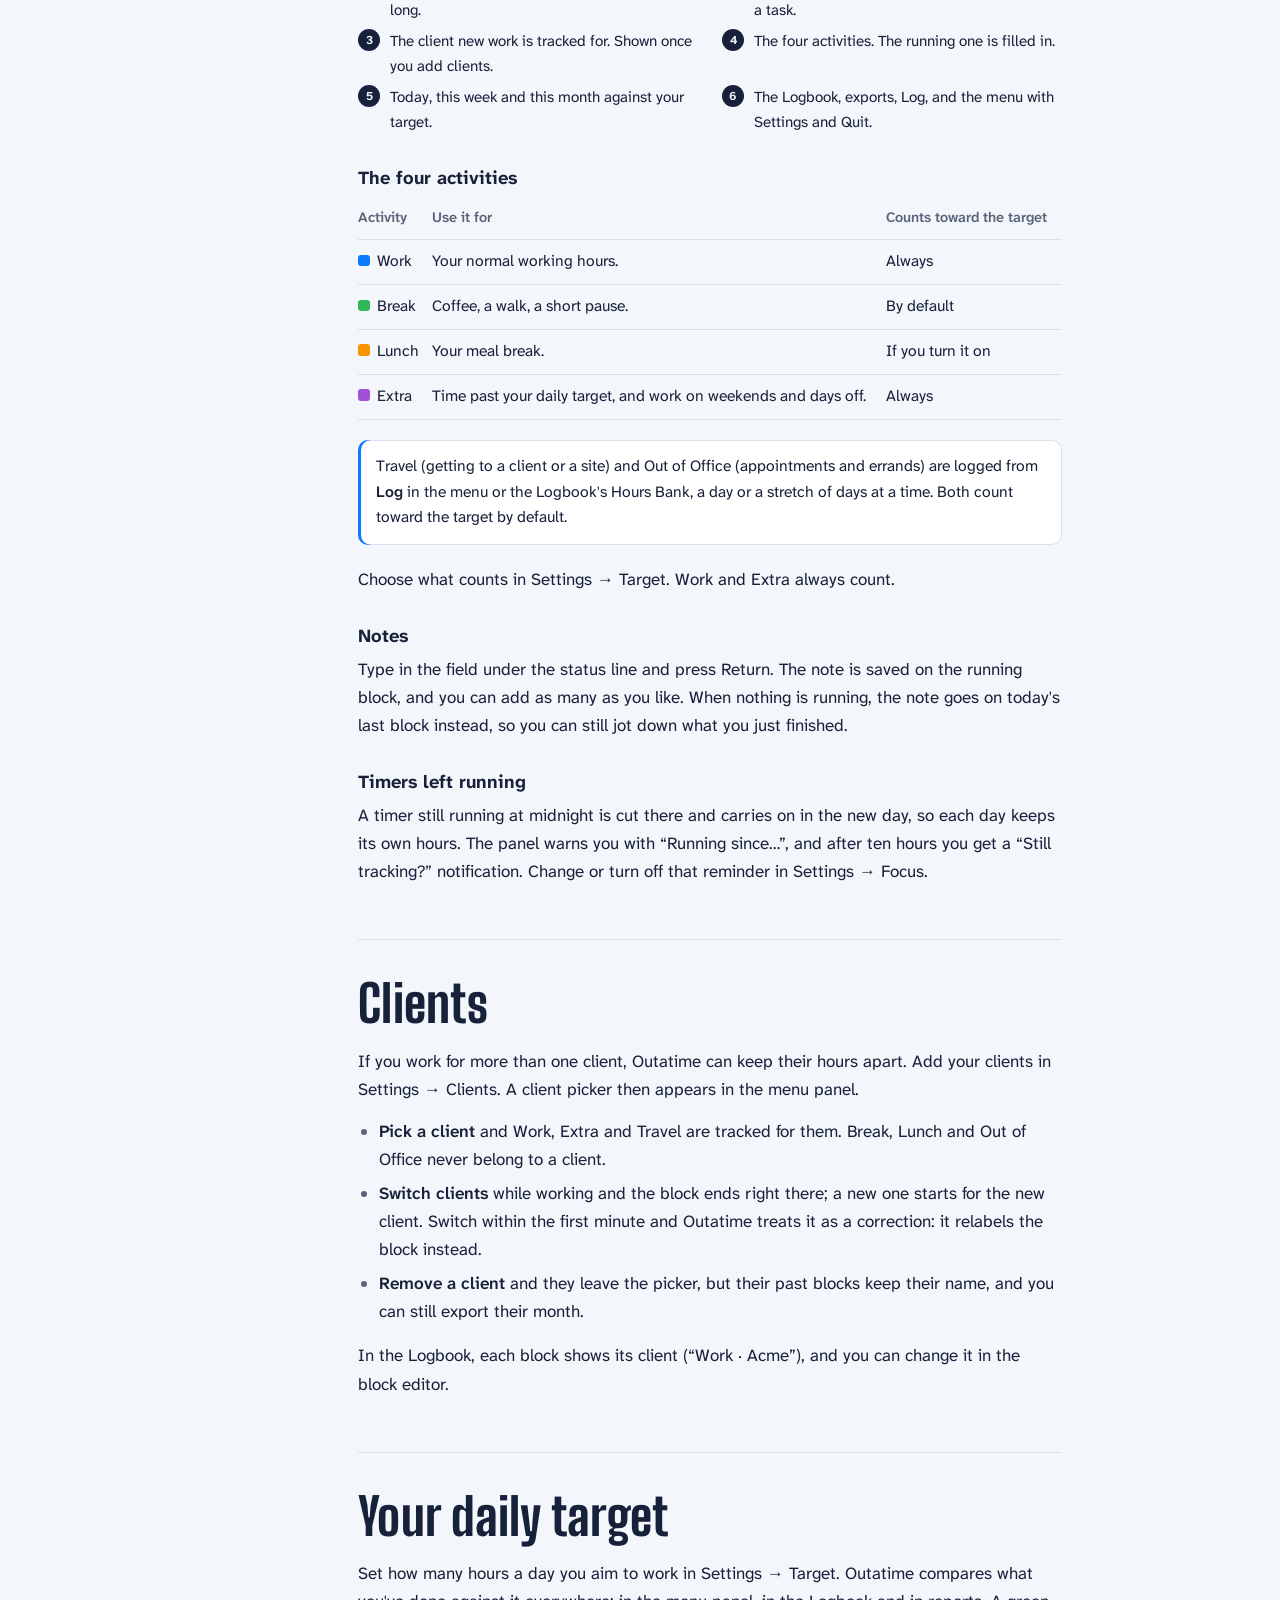
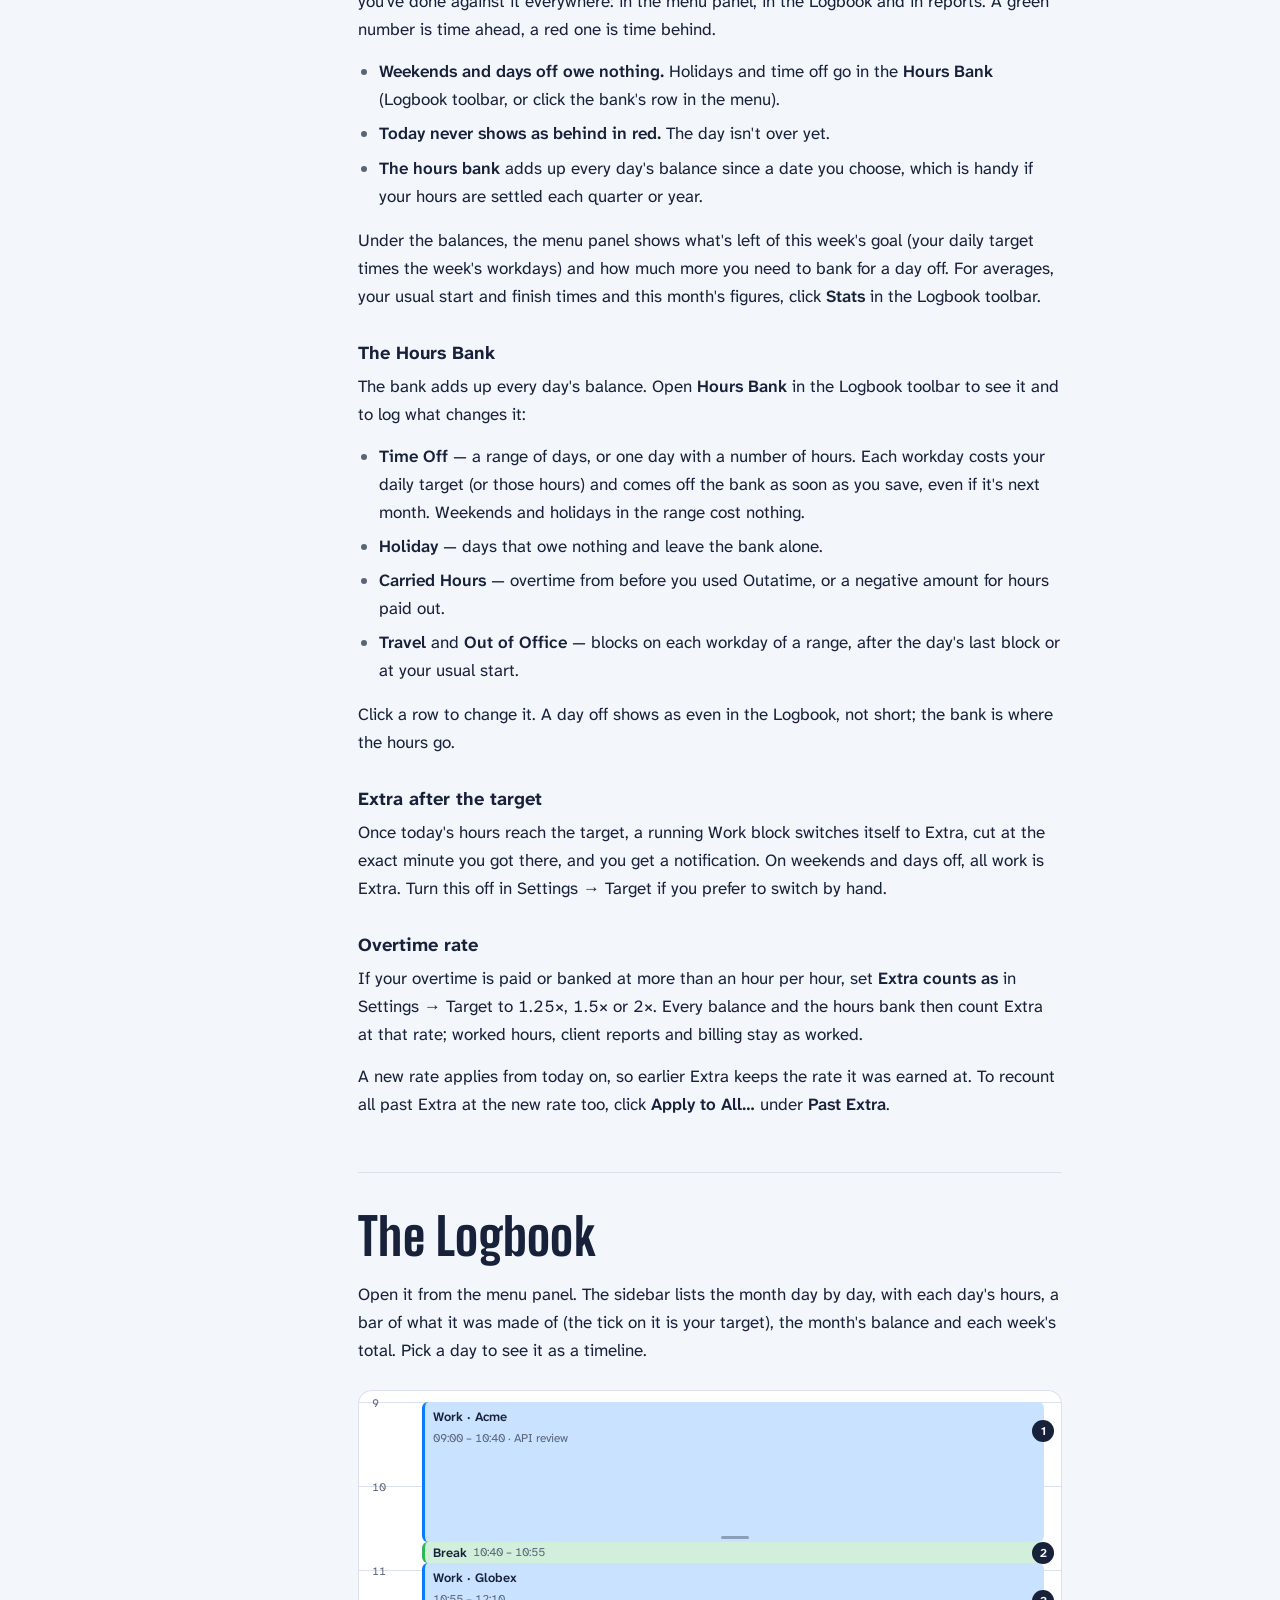
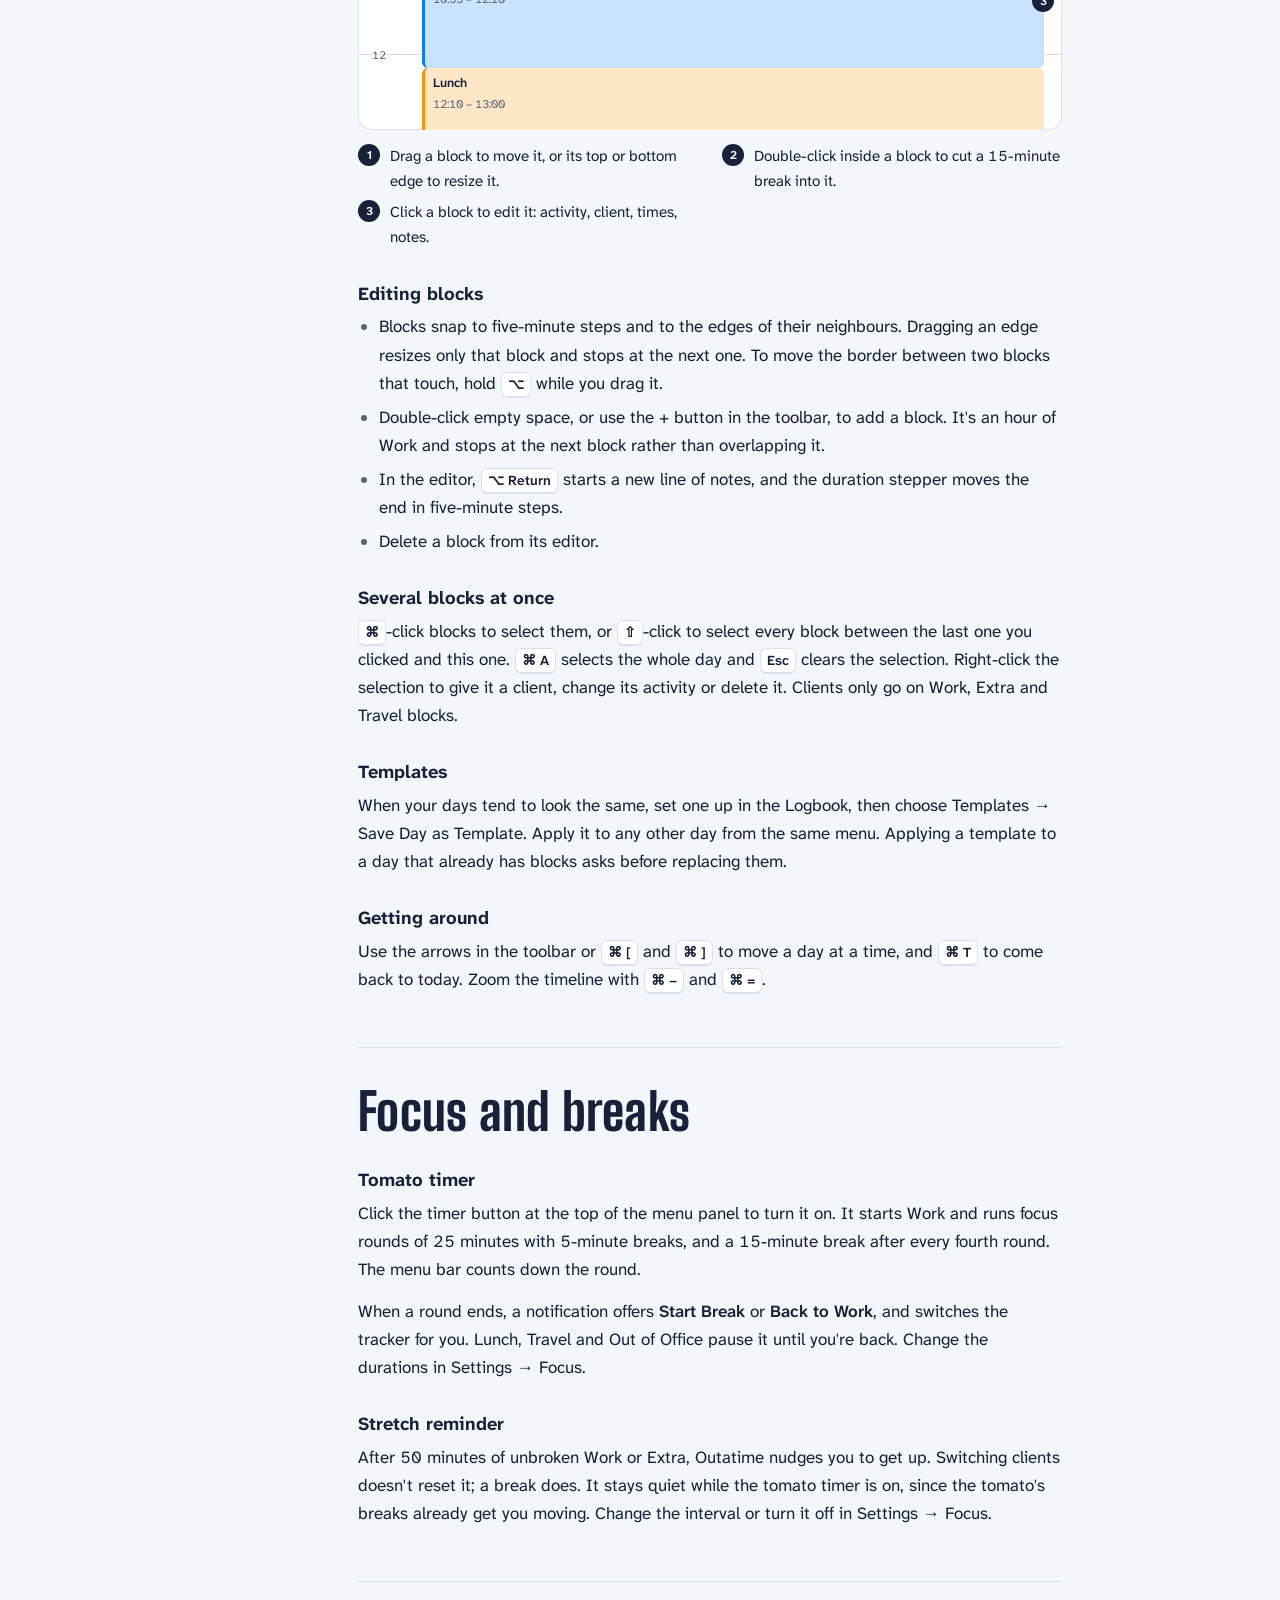
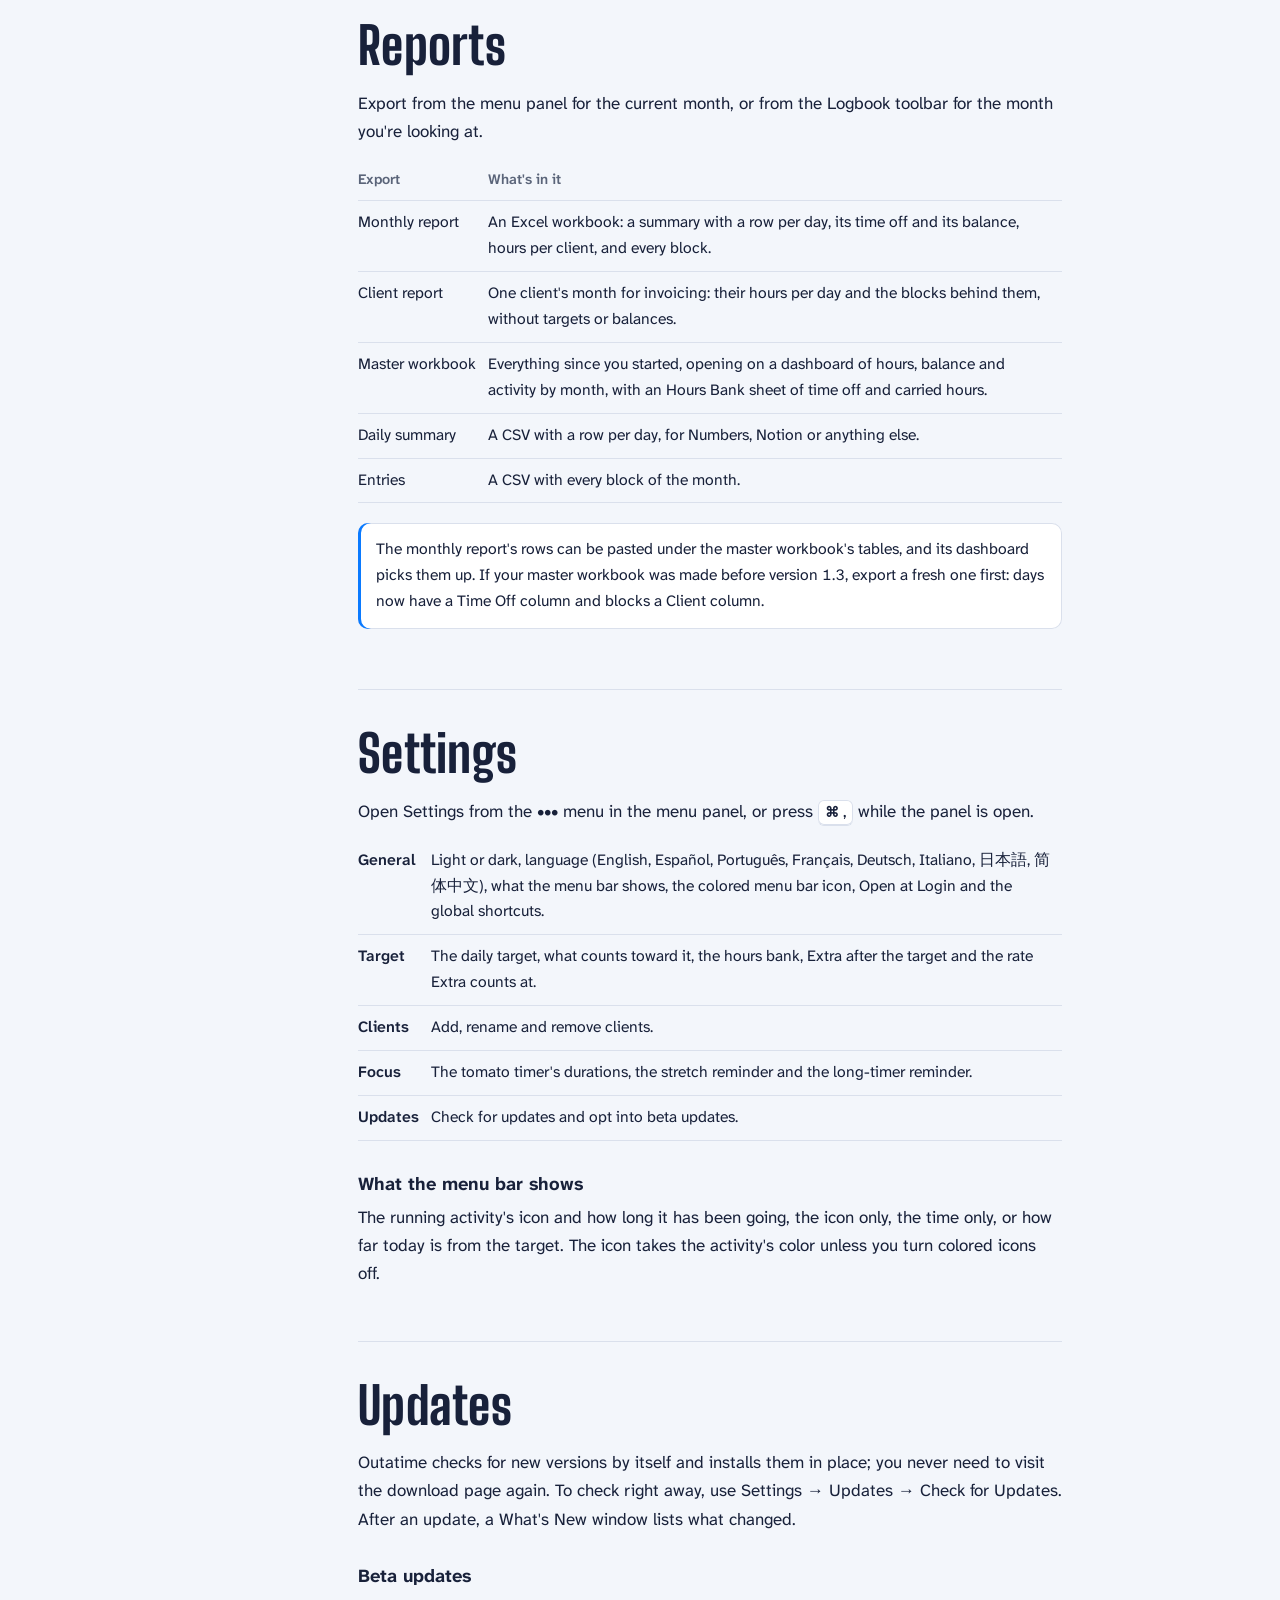
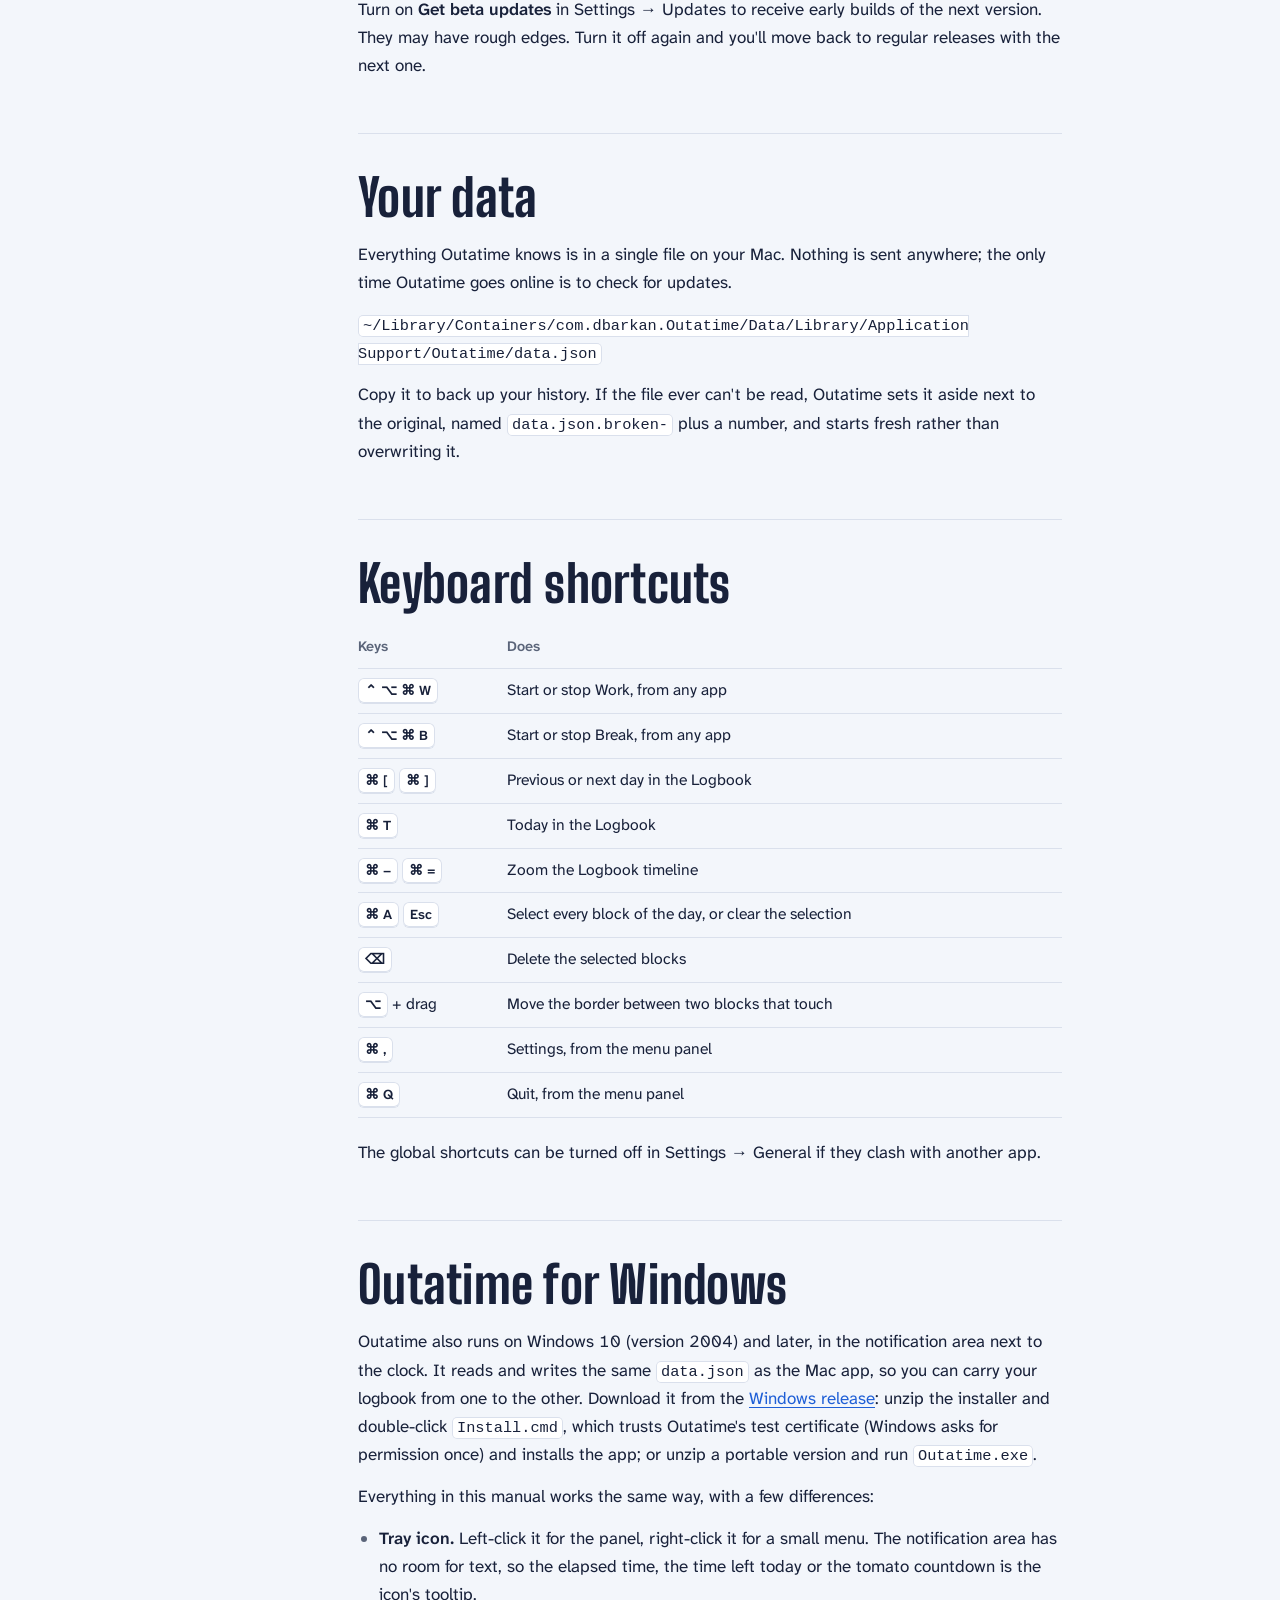
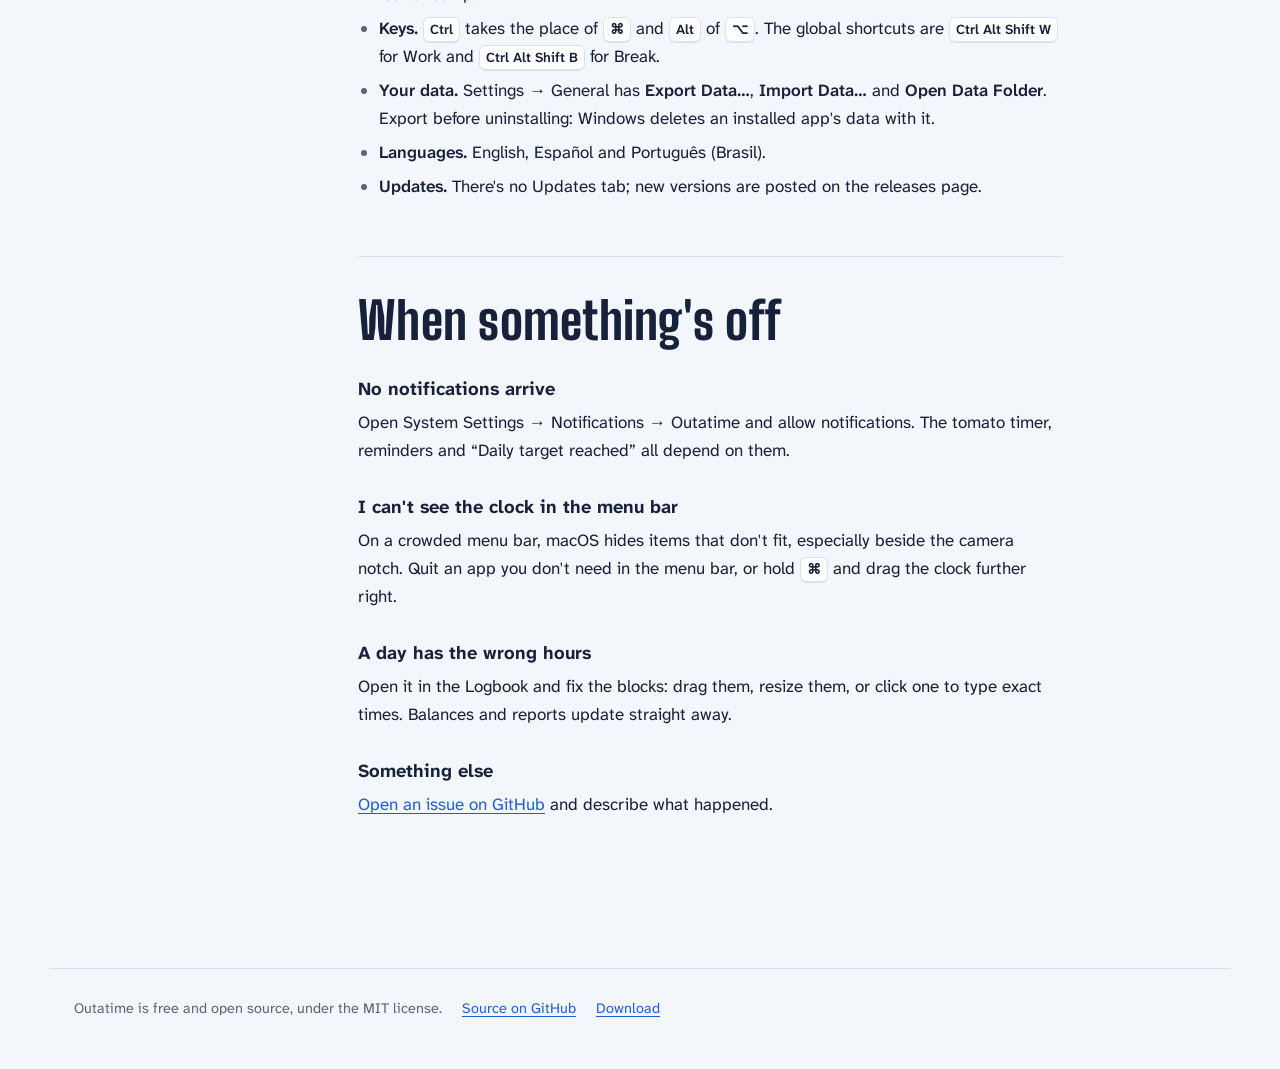
==== commit 8549c123: "Manual: the overtime rate, and Outatime for Windows, in all eight languages Co-Authored-By: Claude O" ====
--- a/docs/manual/index.html
+++ b/docs/manual/index.html
@@ -146,6 +146,9 @@
       <p>Click a row to change it. A day off shows as even in the Logbook, not short; the bank is where the hours go.</p>
       <h3>Extra after the target</h3>
       <p>Once today's hours reach the target, a running Work block switches itself to Extra, cut at the exact minute you got there, and you get a notification. On weekends and days off, all work is Extra. Turn this off in Settings → Target if you prefer to switch by hand.</p>
+      <h3>Overtime rate</h3>
+      <p>If your overtime is paid or banked at more than an hour per hour, set <strong>Extra counts as</strong> in Settings → Target to 1.25×, 1.5× or 2×. Every balance and the hours bank then count Extra at that rate; worked hours, client reports and billing stay as worked.</p>
+      <p>A new rate applies from today on, so earlier Extra keeps the rate it was earned at. To recount all past Extra at the new rate too, click <strong>Apply to All…</strong> under <strong>Past Extra</strong>.</p>
     </section>
 
     <section id="logbook">
@@ -222,7 +225,7 @@
       <table>
         <tbody>
           <tr><td><strong>General</strong></td><td>Light or dark, language (English, Español, Português, Français, Deutsch, Italiano, 日本語, 简体中文), what the menu bar shows, the colored menu bar icon, Open at Login and the global shortcuts.</td></tr>
-          <tr><td><strong>Target</strong></td><td>The daily target, what counts toward it, the hours bank and Extra after the target.</td></tr>
+          <tr><td><strong>Target</strong></td><td>The daily target, what counts toward it, the hours bank, Extra after the target and the rate Extra counts at.</td></tr>
           <tr><td><strong>Clients</strong></td><td>Add, rename and remove clients.</td></tr>
           <tr><td><strong>Focus</strong></td><td>The tomato timer's durations, the stretch reminder and the long-timer reminder.</td></tr>
           <tr><td><strong>Updates</strong></td><td>Check for updates and opt into beta updates.</td></tr>
@@ -266,6 +269,19 @@
       <p>The global shortcuts can be turned off in Settings → General if they clash with another app.</p>
     </section>
 
+    <section id="windows">
+      <h2>Outatime for Windows</h2>
+      <p>Outatime also runs on Windows 10 (version 2004) and later, in the notification area next to the clock. It reads and writes the same <code>data.json</code> as the Mac app, so you can carry your logbook from one to the other. Download it from the <a href="https://github.com/mrbarkan/Outatime/releases/tag/windows-v1.0">Windows release</a>: unzip the installer and double-click <code>Install.cmd</code>, which trusts Outatime's test certificate (Windows asks for permission once) and installs the app; or unzip a portable version and run <code>Outatime.exe</code>.</p>
+      <p>Everything in this manual works the same way, with a few differences:</p>
+      <ul>
+        <li><strong>Tray icon.</strong> Left-click it for the panel, right-click it for a small menu. The notification area has no room for text, so the elapsed time, the time left today or the tomato countdown is the icon's tooltip.</li>
+        <li><strong>Keys.</strong> <kbd>Ctrl</kbd> takes the place of <kbd>⌘</kbd> and <kbd>Alt</kbd> of <kbd>⌥</kbd>. The global shortcuts are <kbd>Ctrl Alt Shift W</kbd> for Work and <kbd>Ctrl Alt Shift B</kbd> for Break.</li>
+        <li><strong>Your data.</strong> Settings → General has <strong>Export Data…</strong>, <strong>Import Data…</strong> and <strong>Open Data Folder</strong>. Export before uninstalling: Windows deletes an installed app's data with it.</li>
+        <li><strong>Languages.</strong> English, Español and Português (Brasil).</li>
+        <li><strong>Updates.</strong> There's no Updates tab; new versions are posted on the releases page.</li>
+      </ul>
+    </section>
+
     <section id="help">
       <h2>When something's off</h2>
       <h3>No notifications arrive</h3>
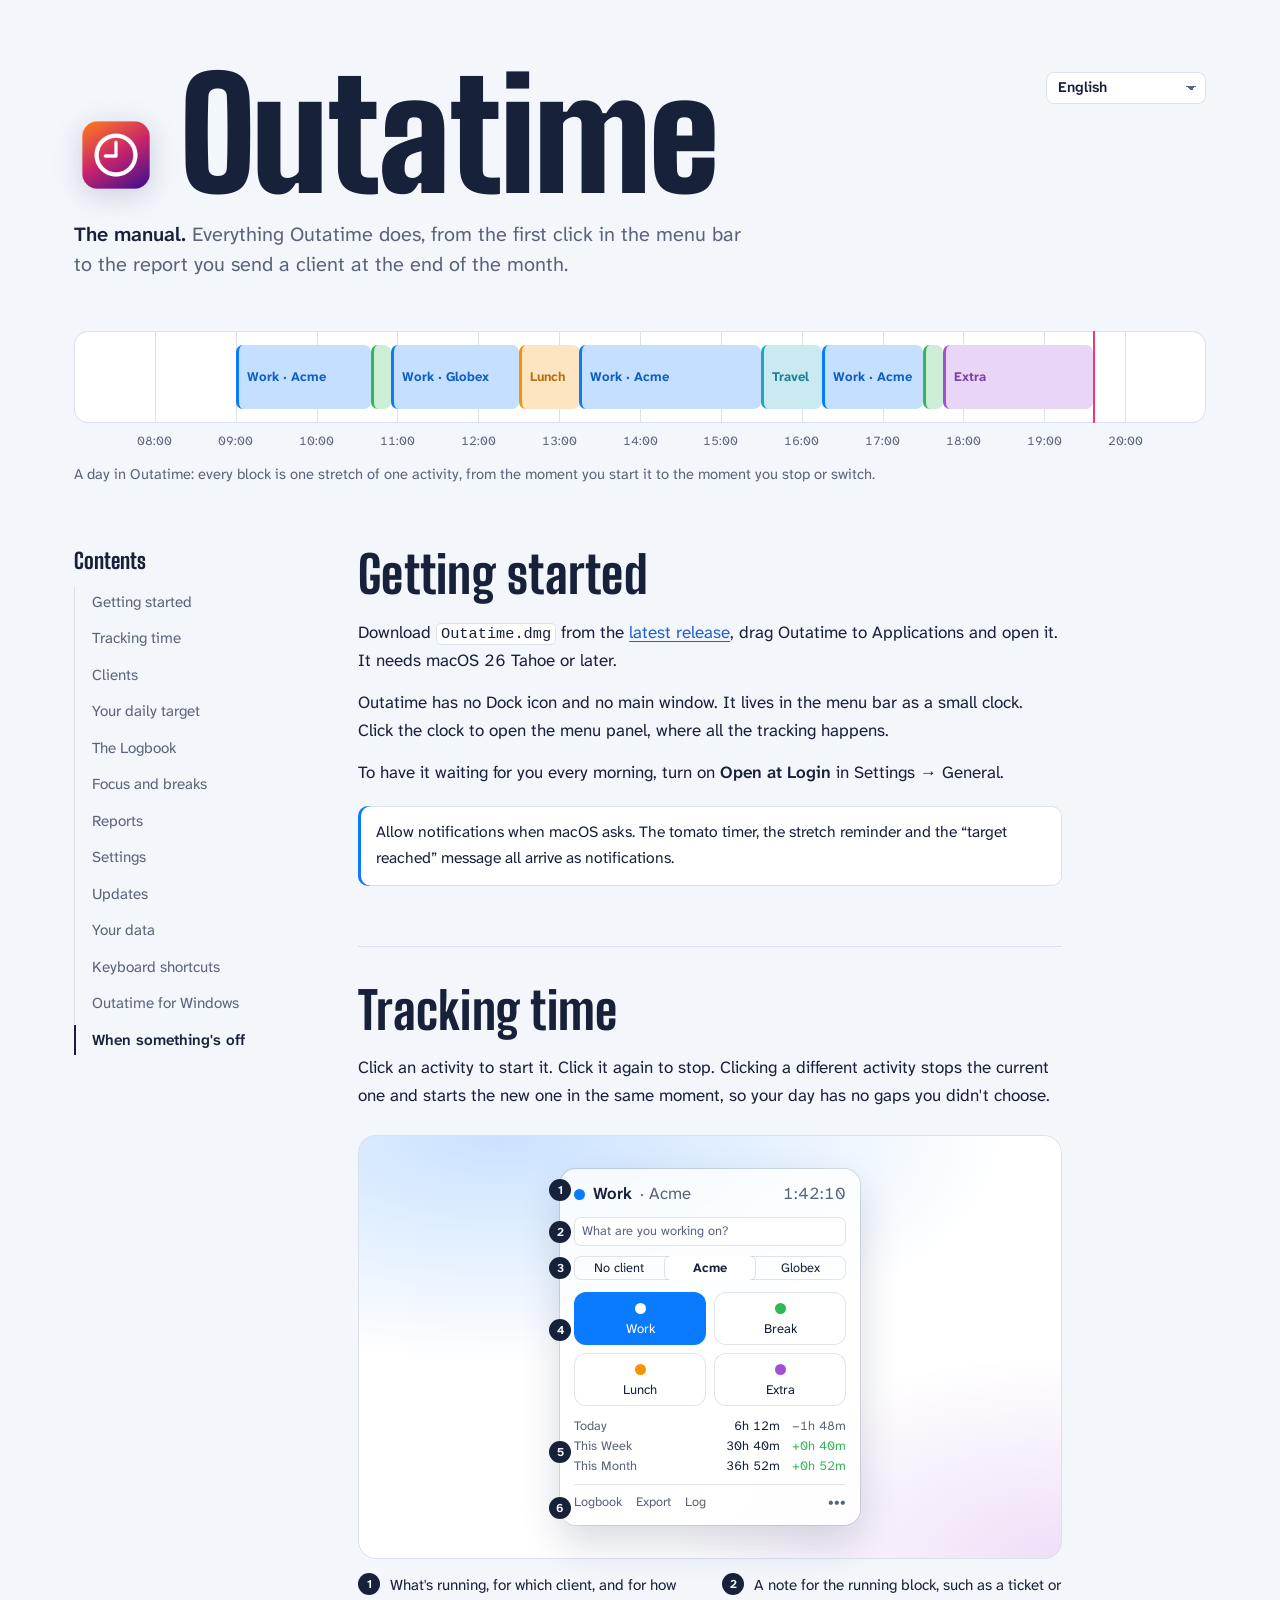
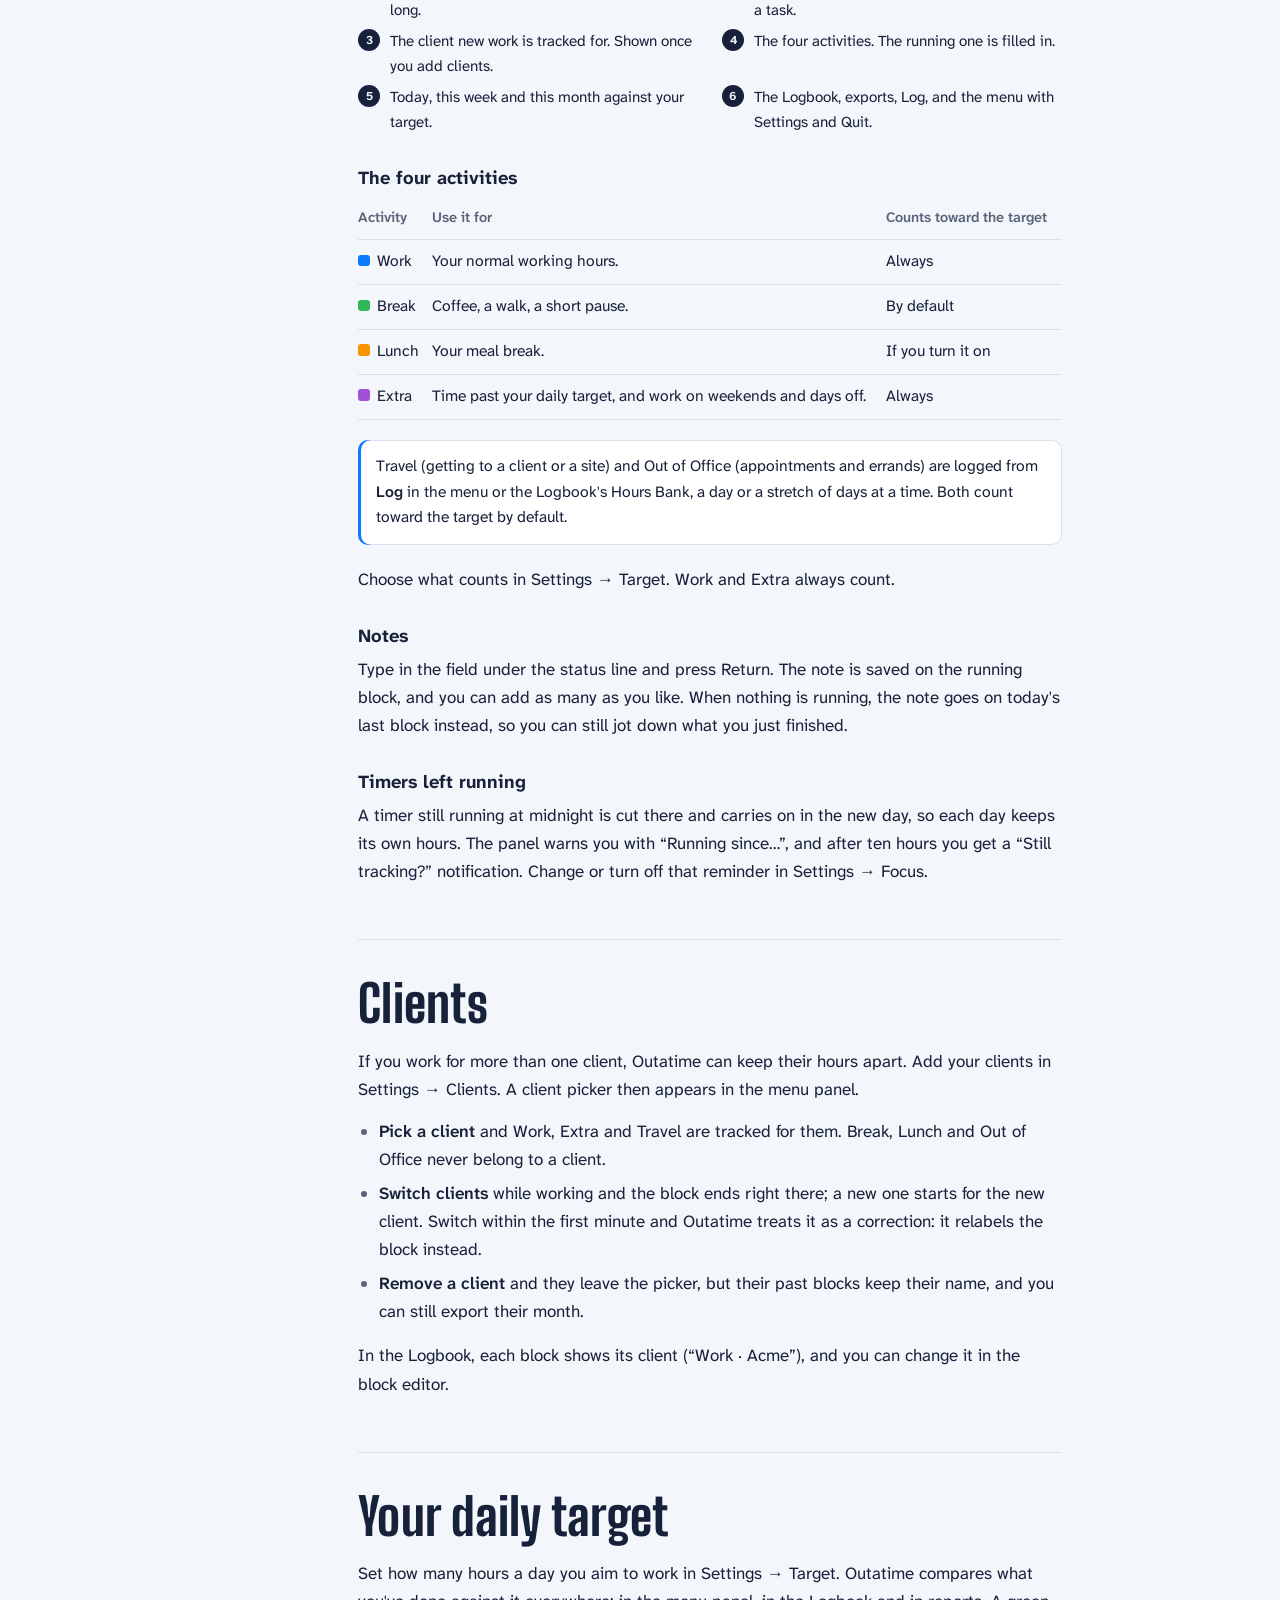
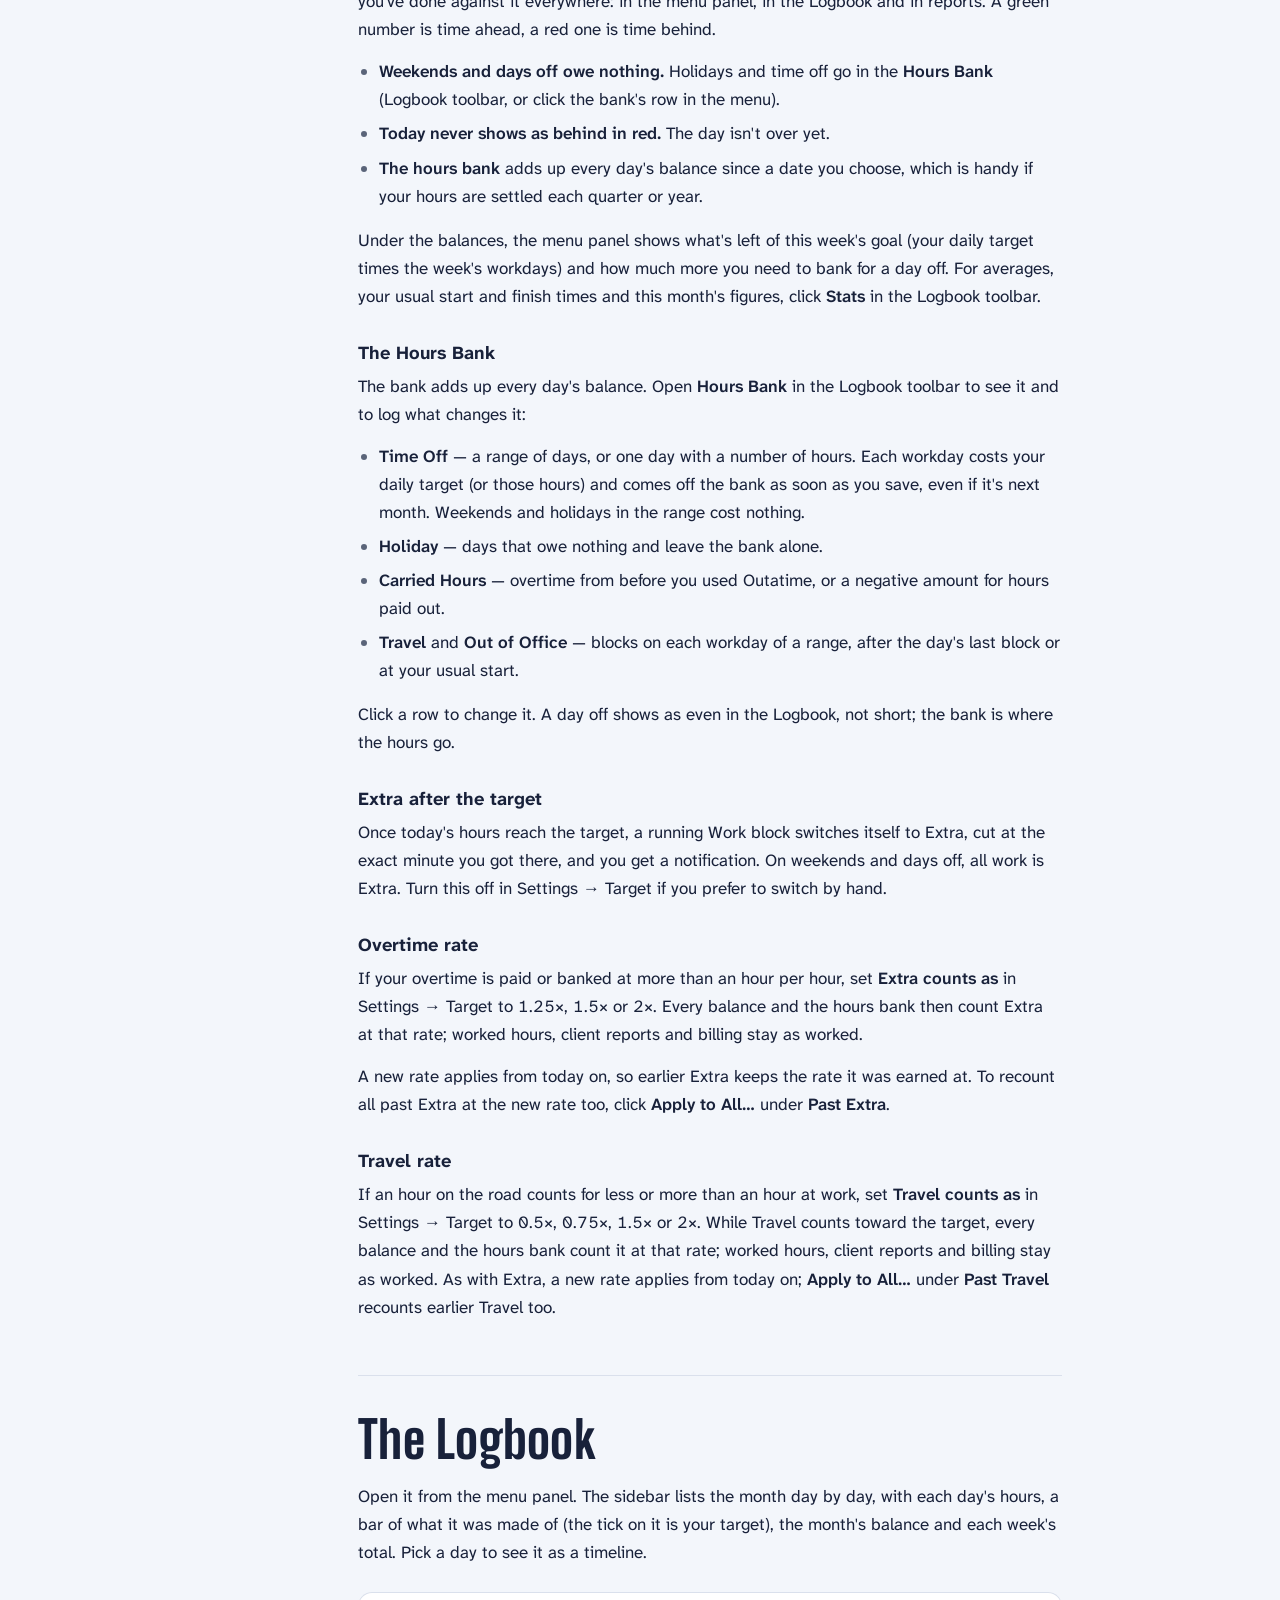
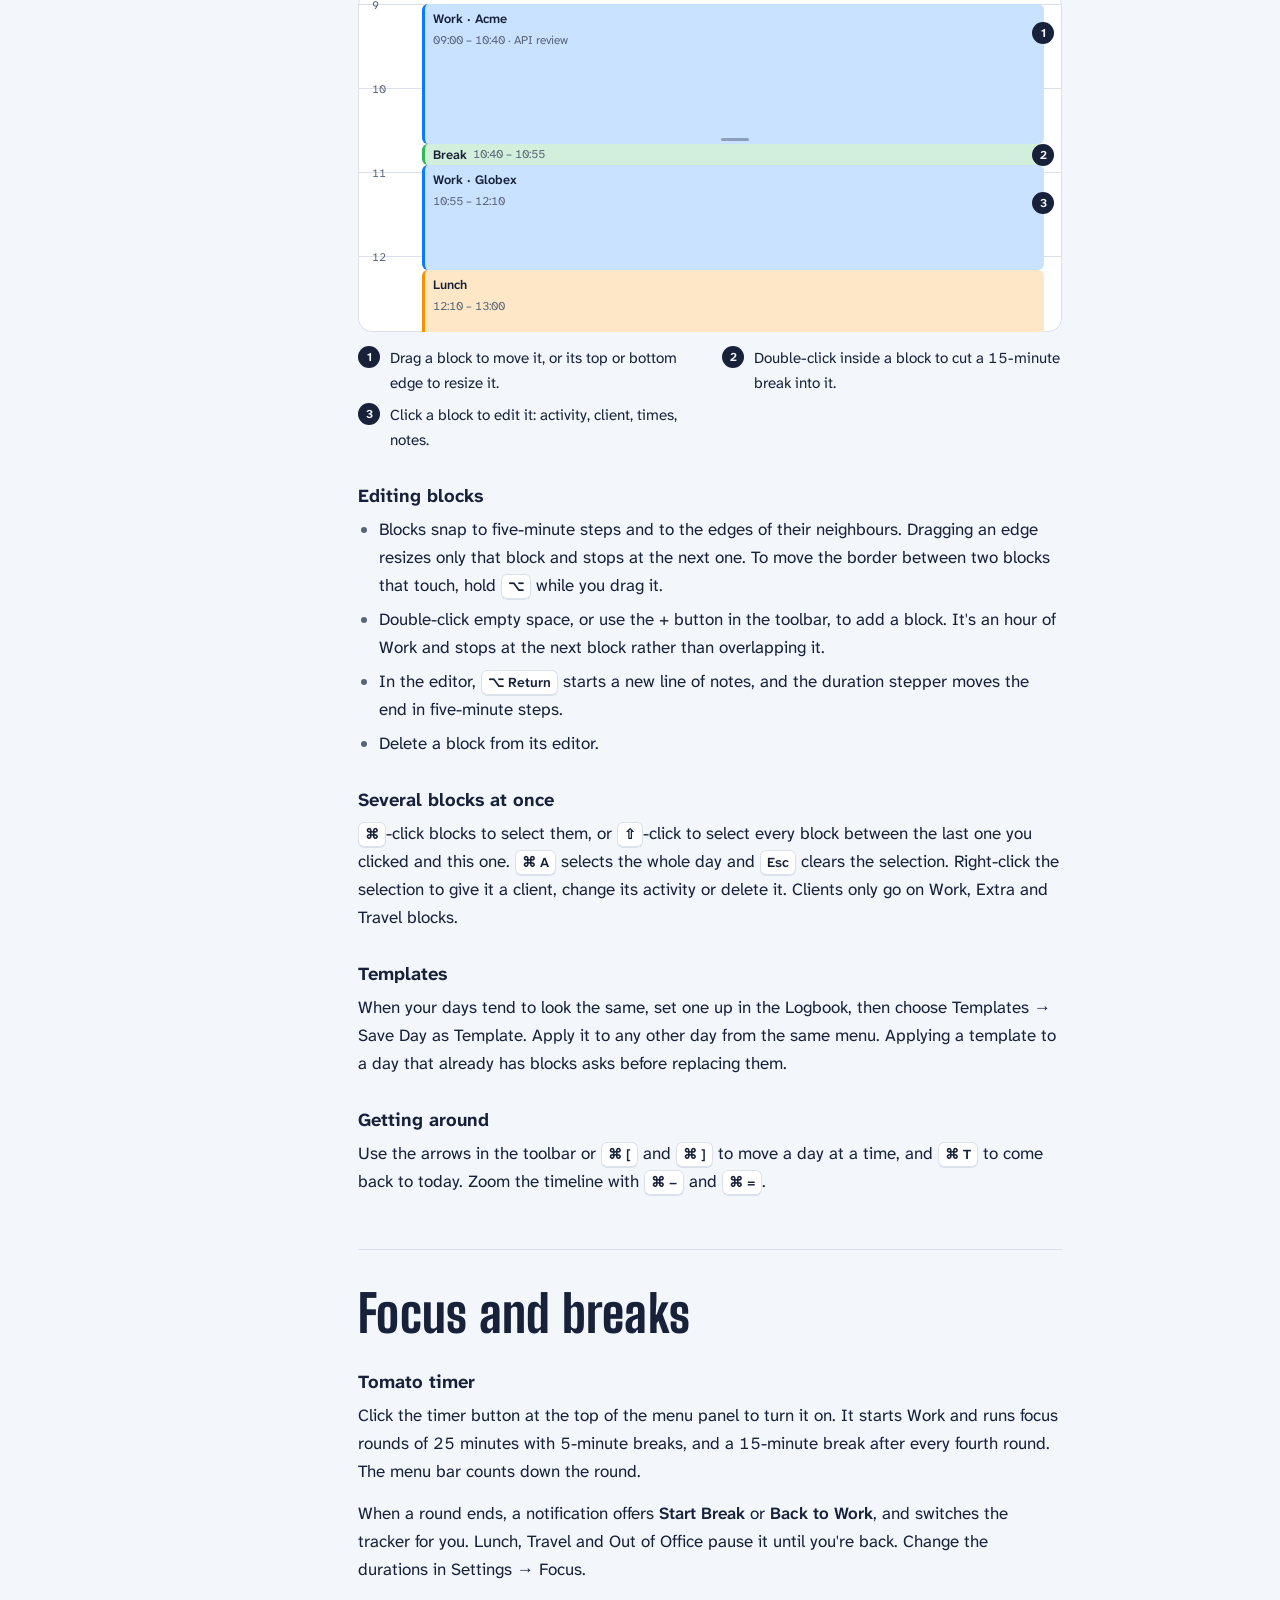
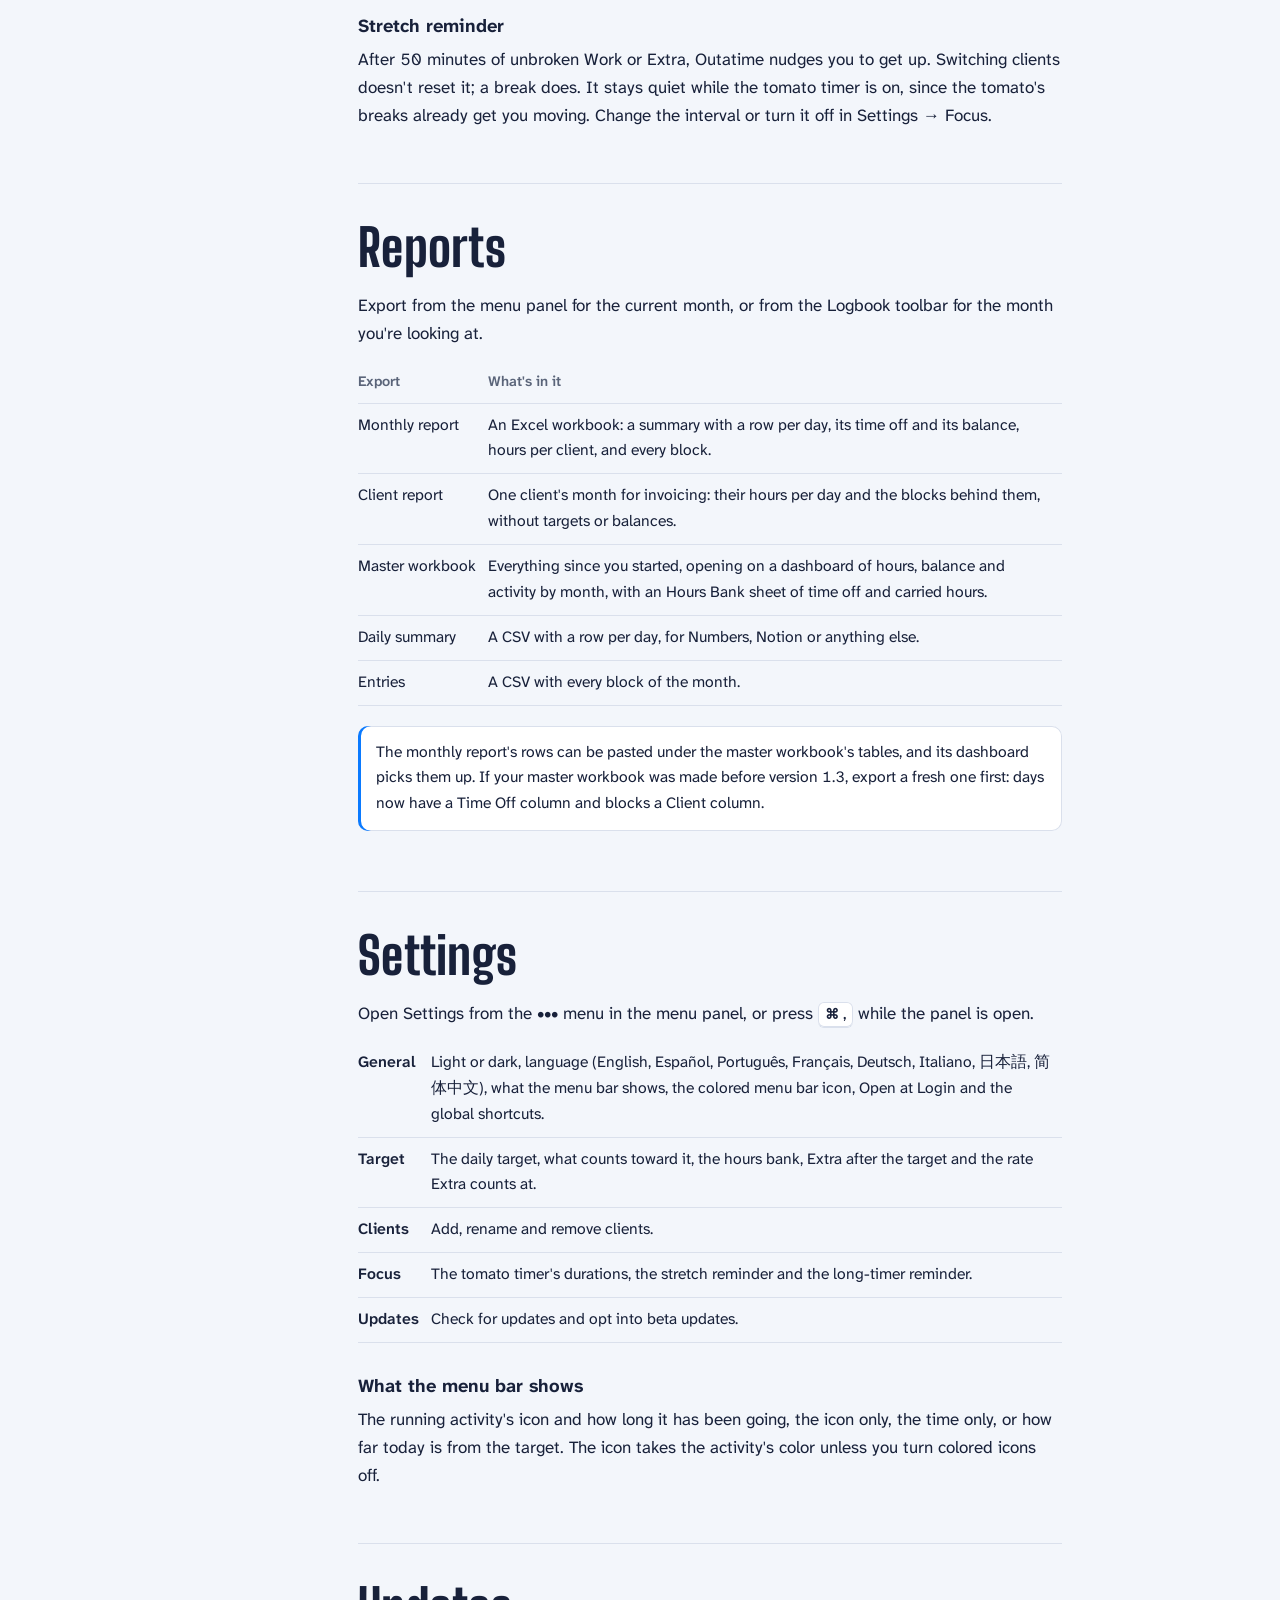
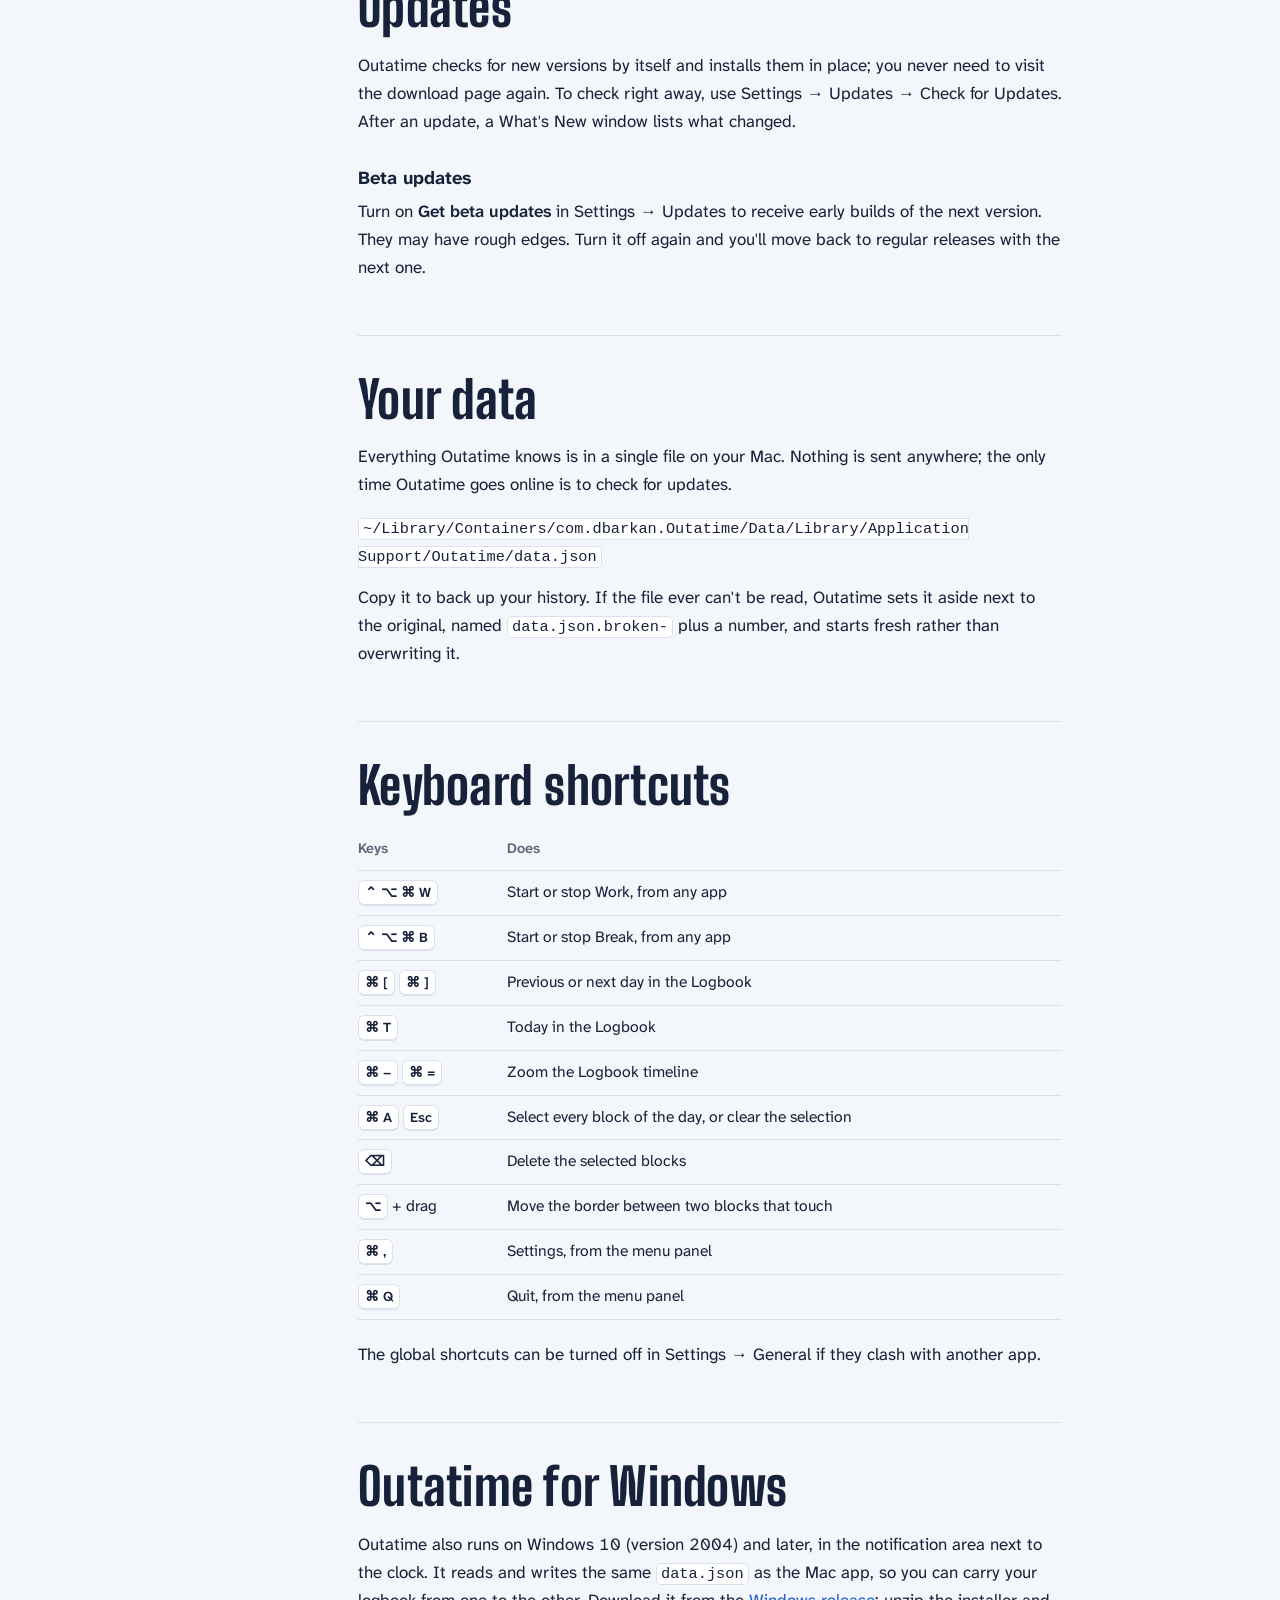
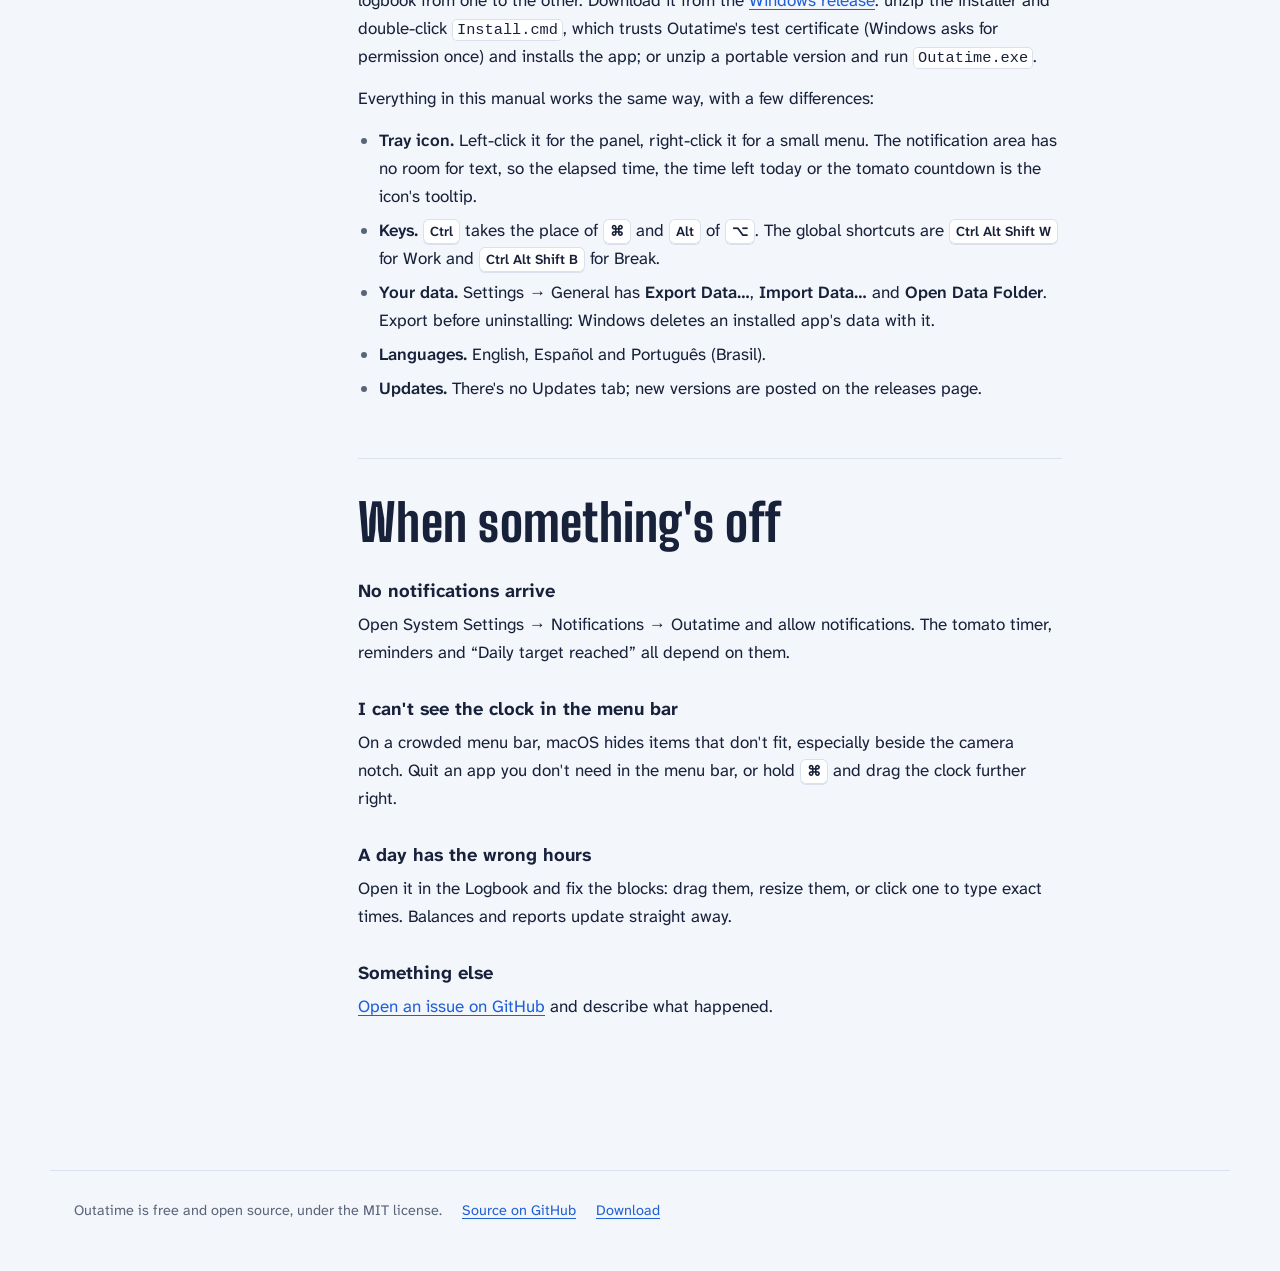
==== commit 62ba4036: "Version 1.4-beta.1: Travel can count 0.5×, 0.75×, 1.5× or 2× toward balances and the hours bank, fro" ====
--- a/docs/manual/index.html
+++ b/docs/manual/index.html
@@ -149,6 +149,8 @@
       <h3>Overtime rate</h3>
       <p>If your overtime is paid or banked at more than an hour per hour, set <strong>Extra counts as</strong> in Settings → Target to 1.25×, 1.5× or 2×. Every balance and the hours bank then count Extra at that rate; worked hours, client reports and billing stay as worked.</p>
       <p>A new rate applies from today on, so earlier Extra keeps the rate it was earned at. To recount all past Extra at the new rate too, click <strong>Apply to All…</strong> under <strong>Past Extra</strong>.</p>
+      <h3>Travel rate</h3>
+      <p>If an hour on the road counts for less or more than an hour at work, set <strong>Travel counts as</strong> in Settings → Target to 0.5×, 0.75×, 1.5× or 2×. While Travel counts toward the target, every balance and the hours bank count it at that rate; worked hours, client reports and billing stay as worked. As with Extra, a new rate applies from today on; <strong>Apply to All…</strong> under <strong>Past Travel</strong> recounts earlier Travel too.</p>
     </section>
 
     <section id="logbook">
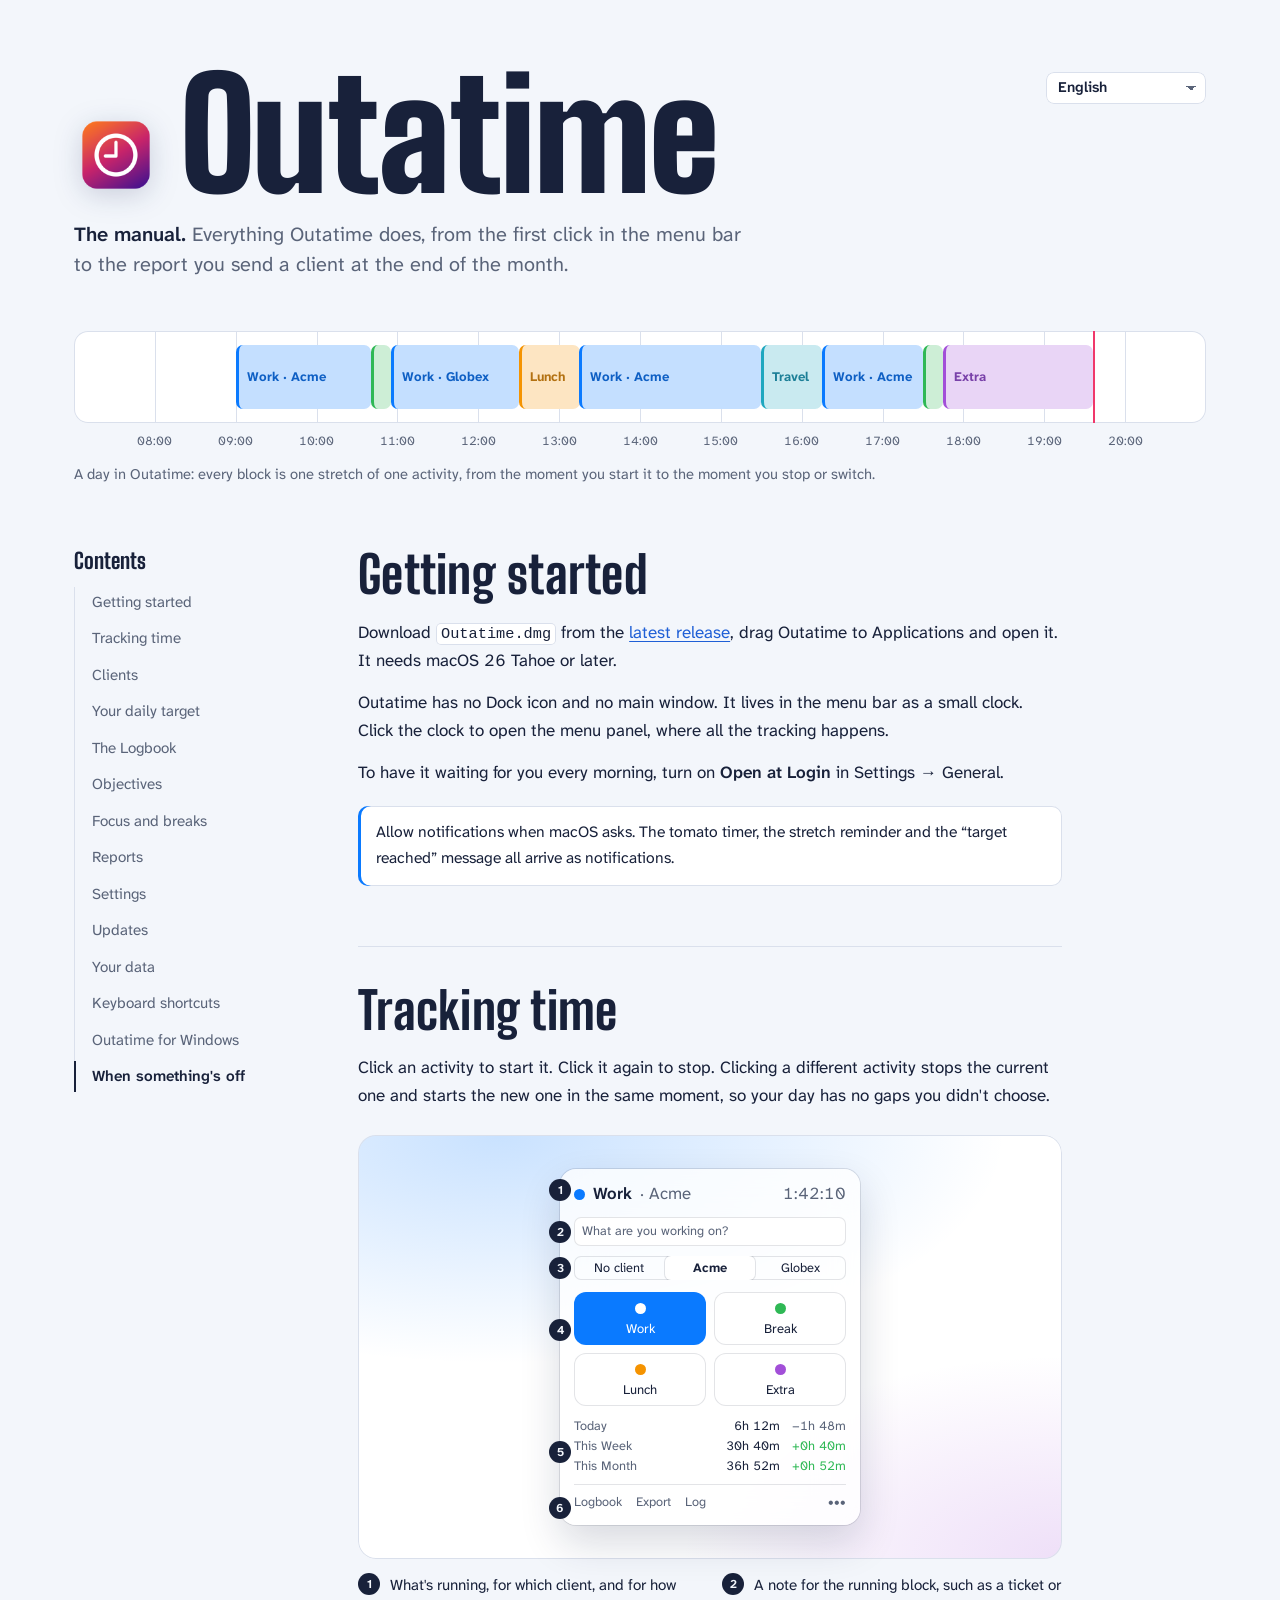
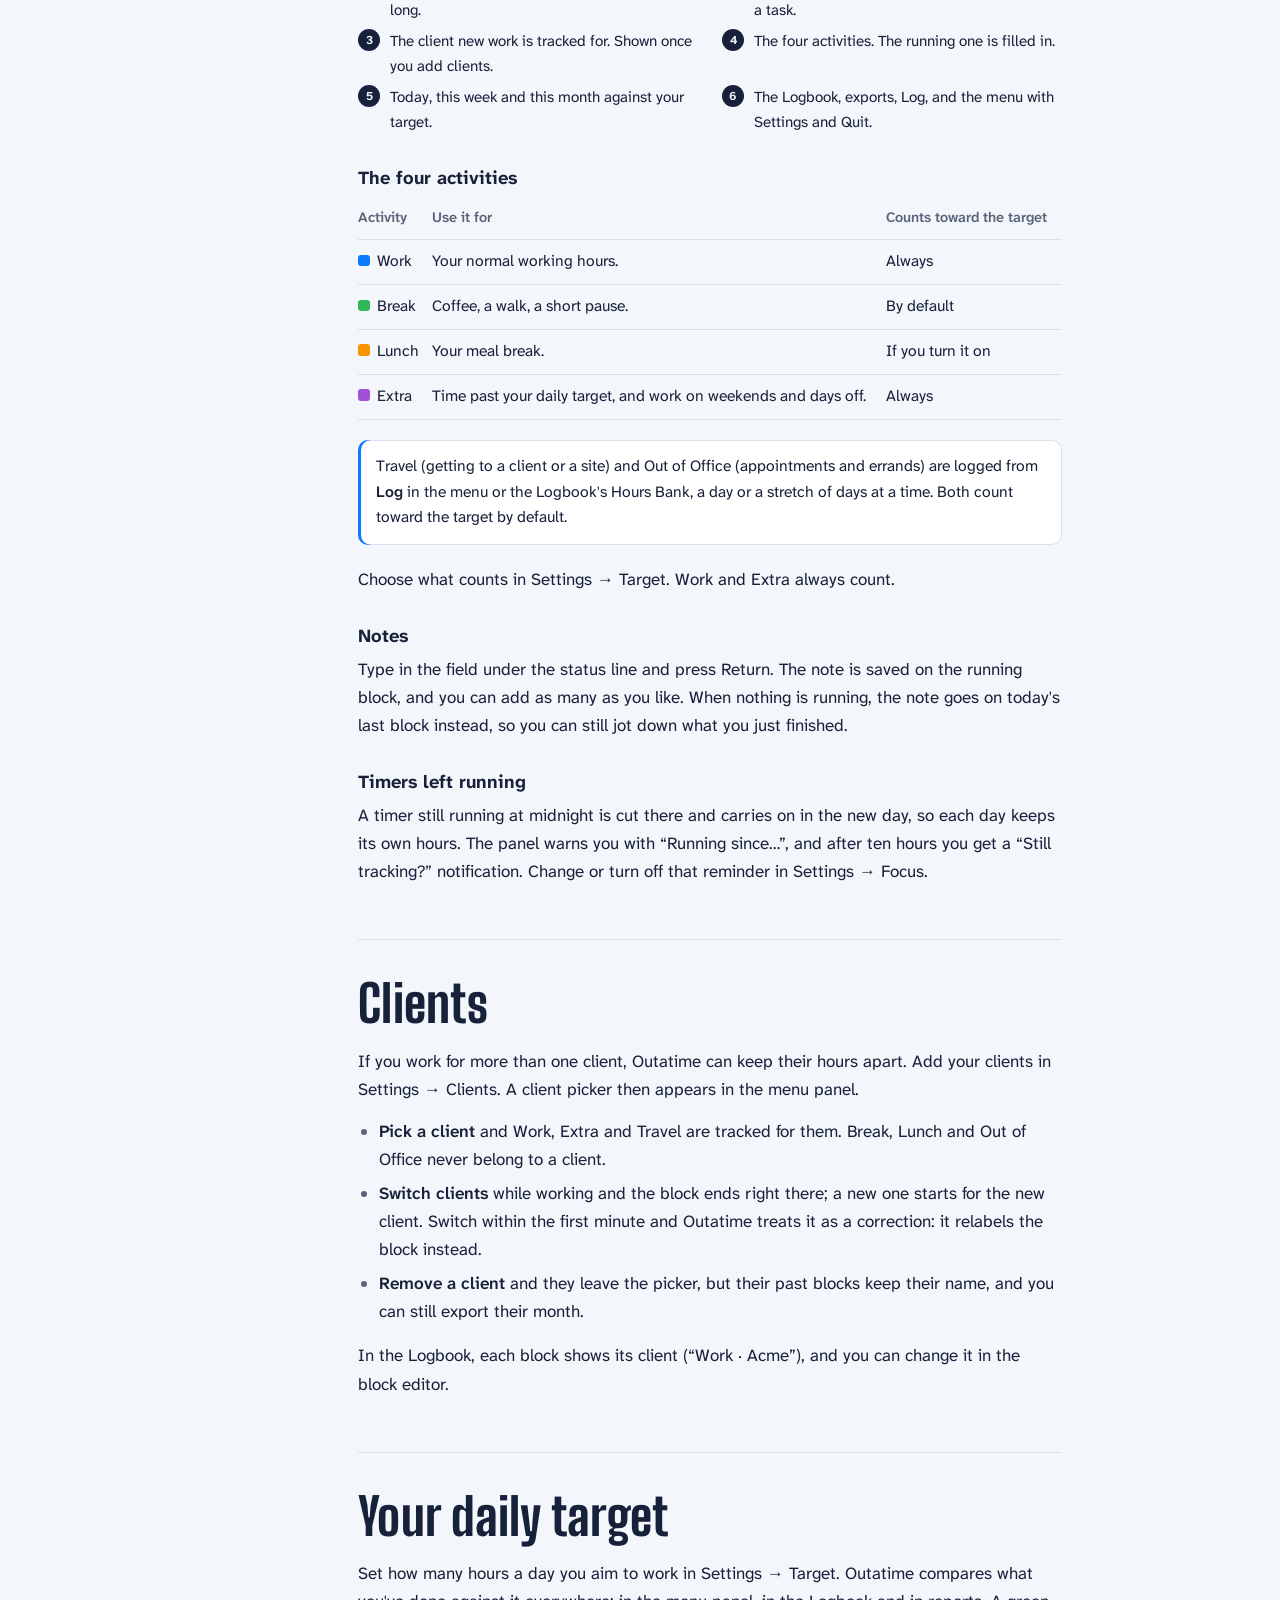
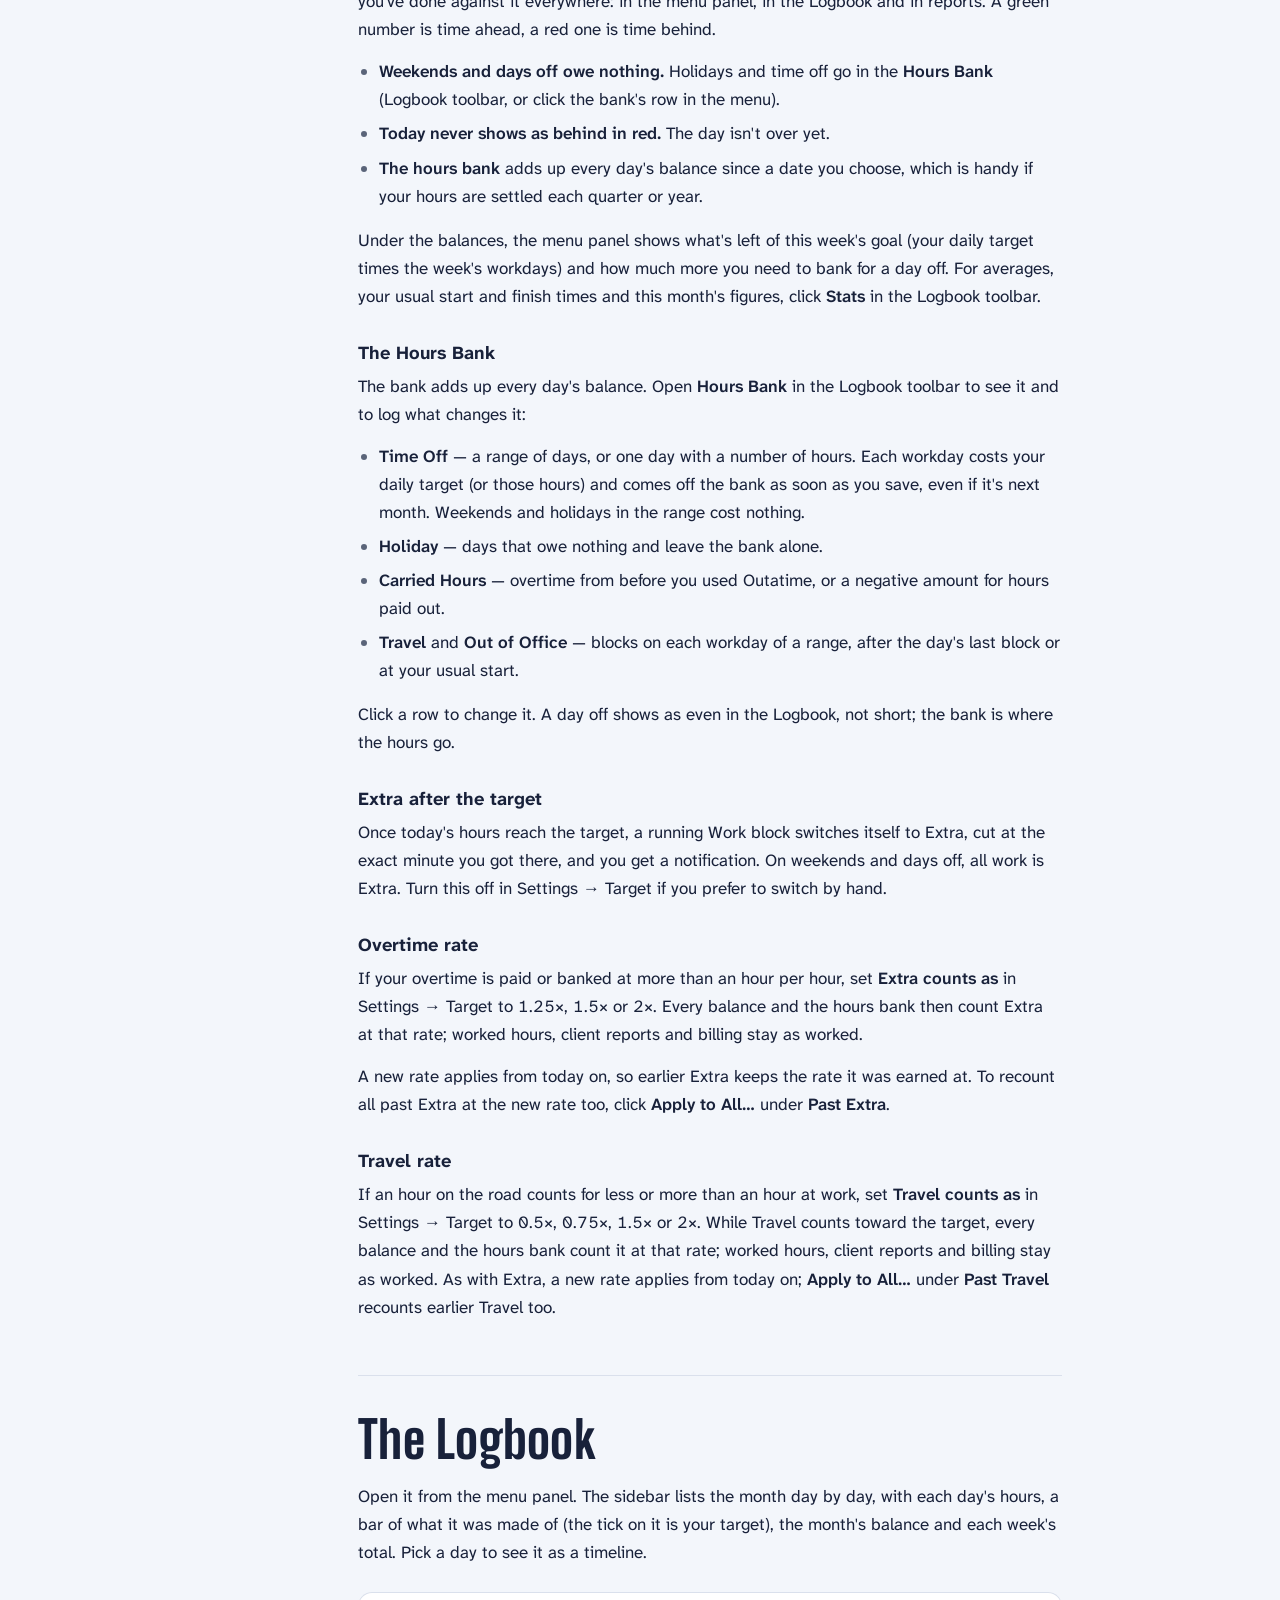
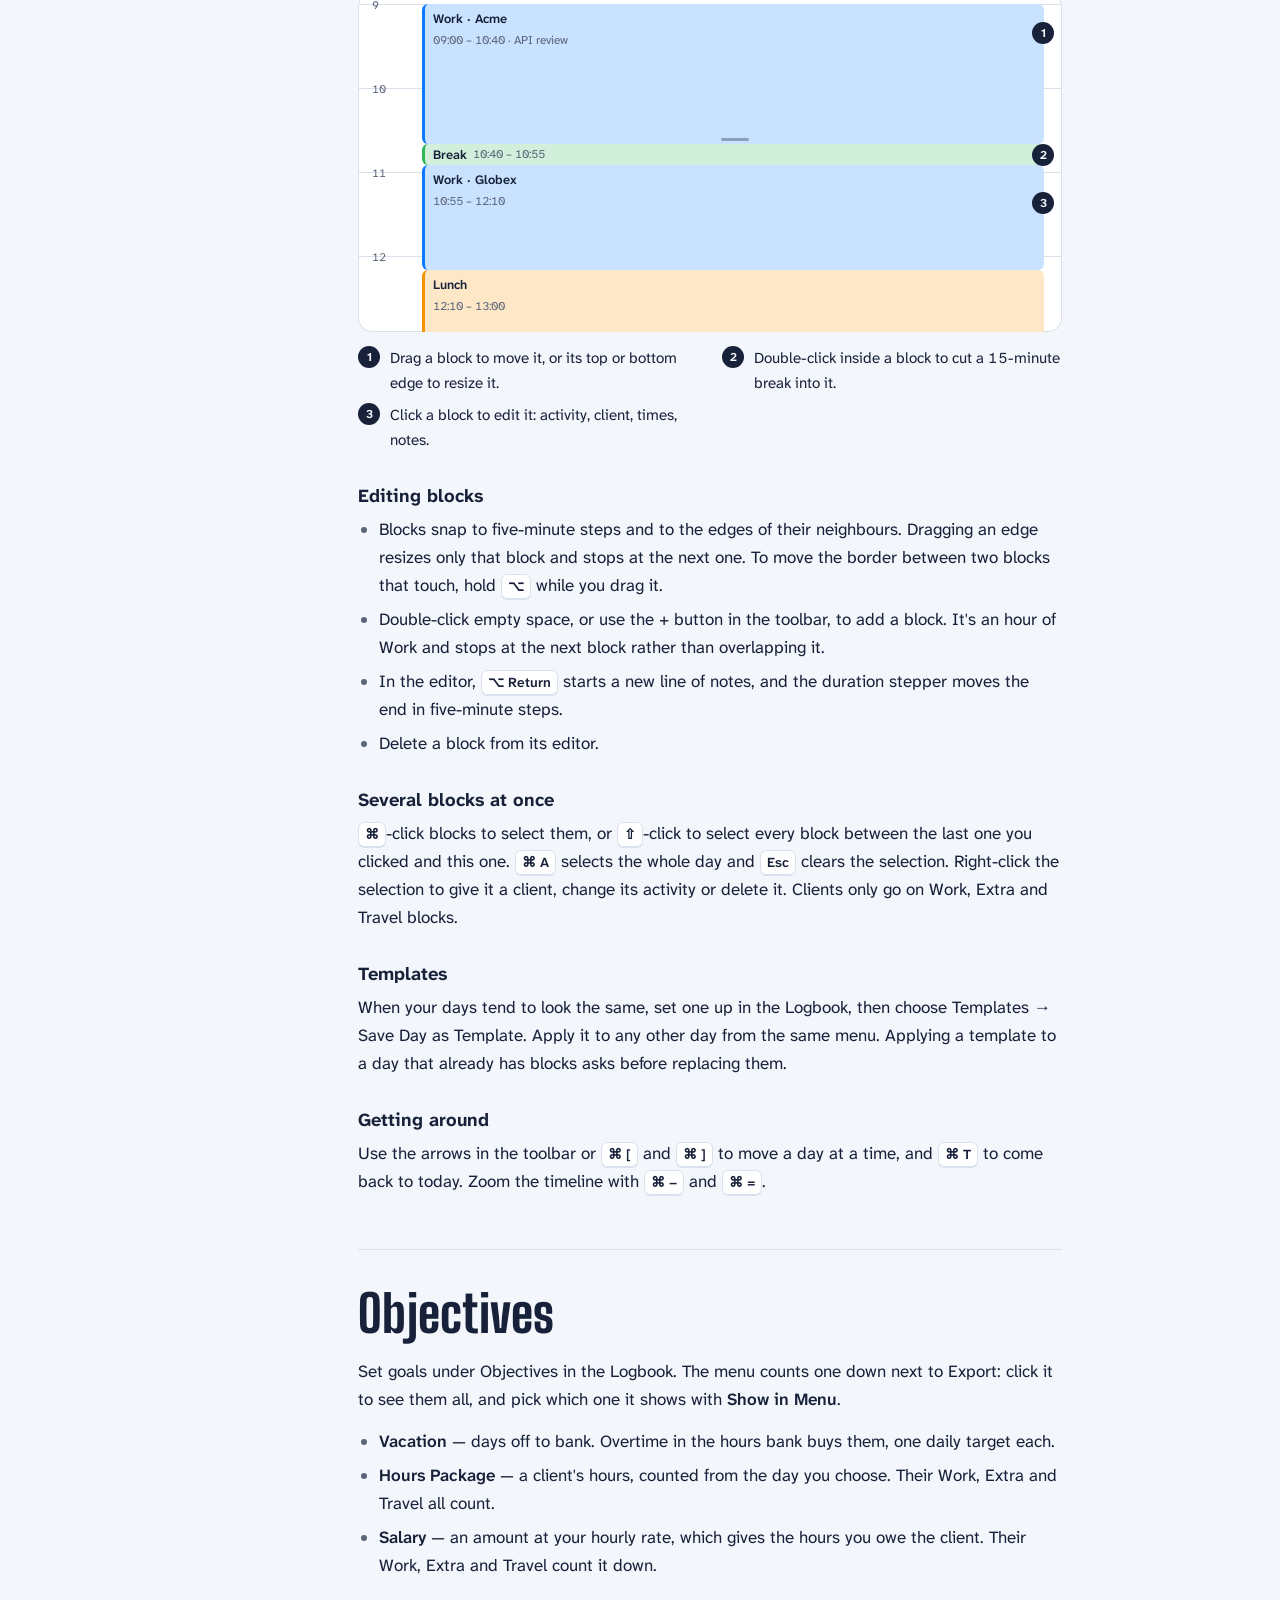
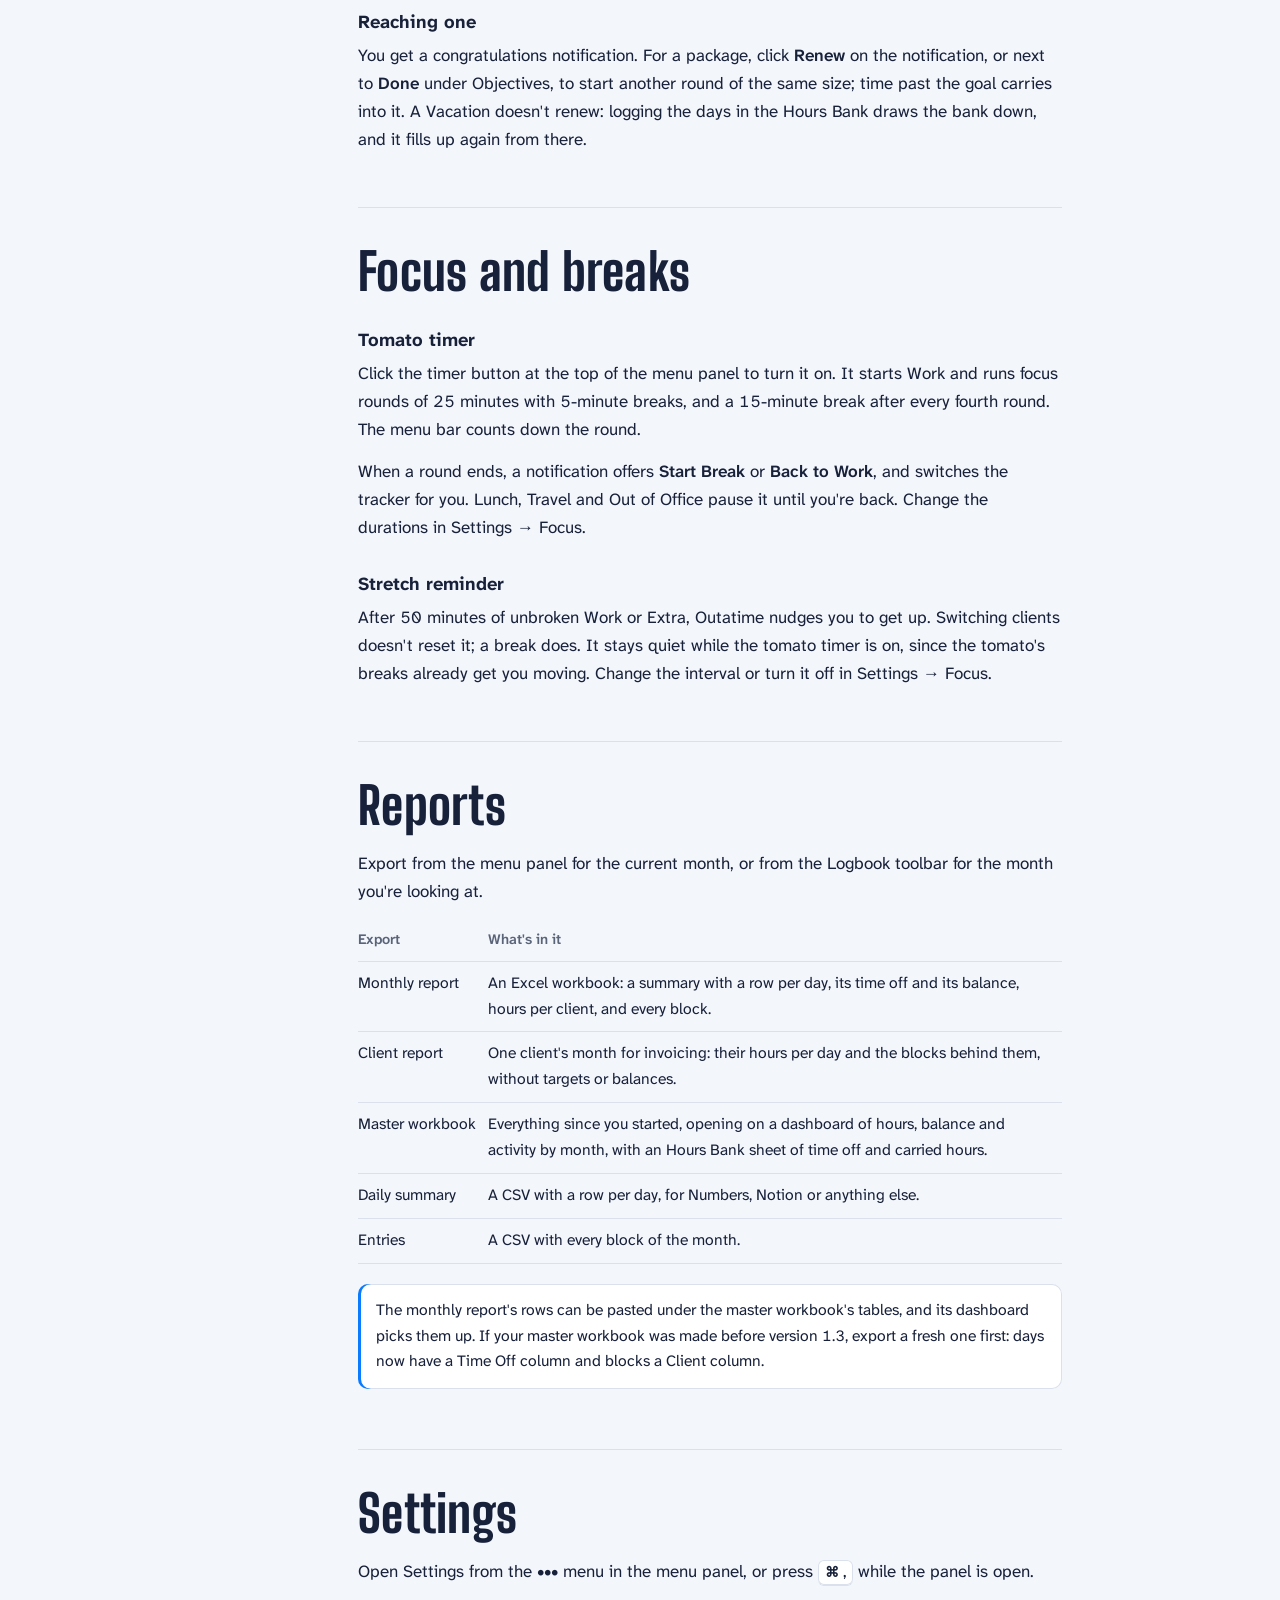
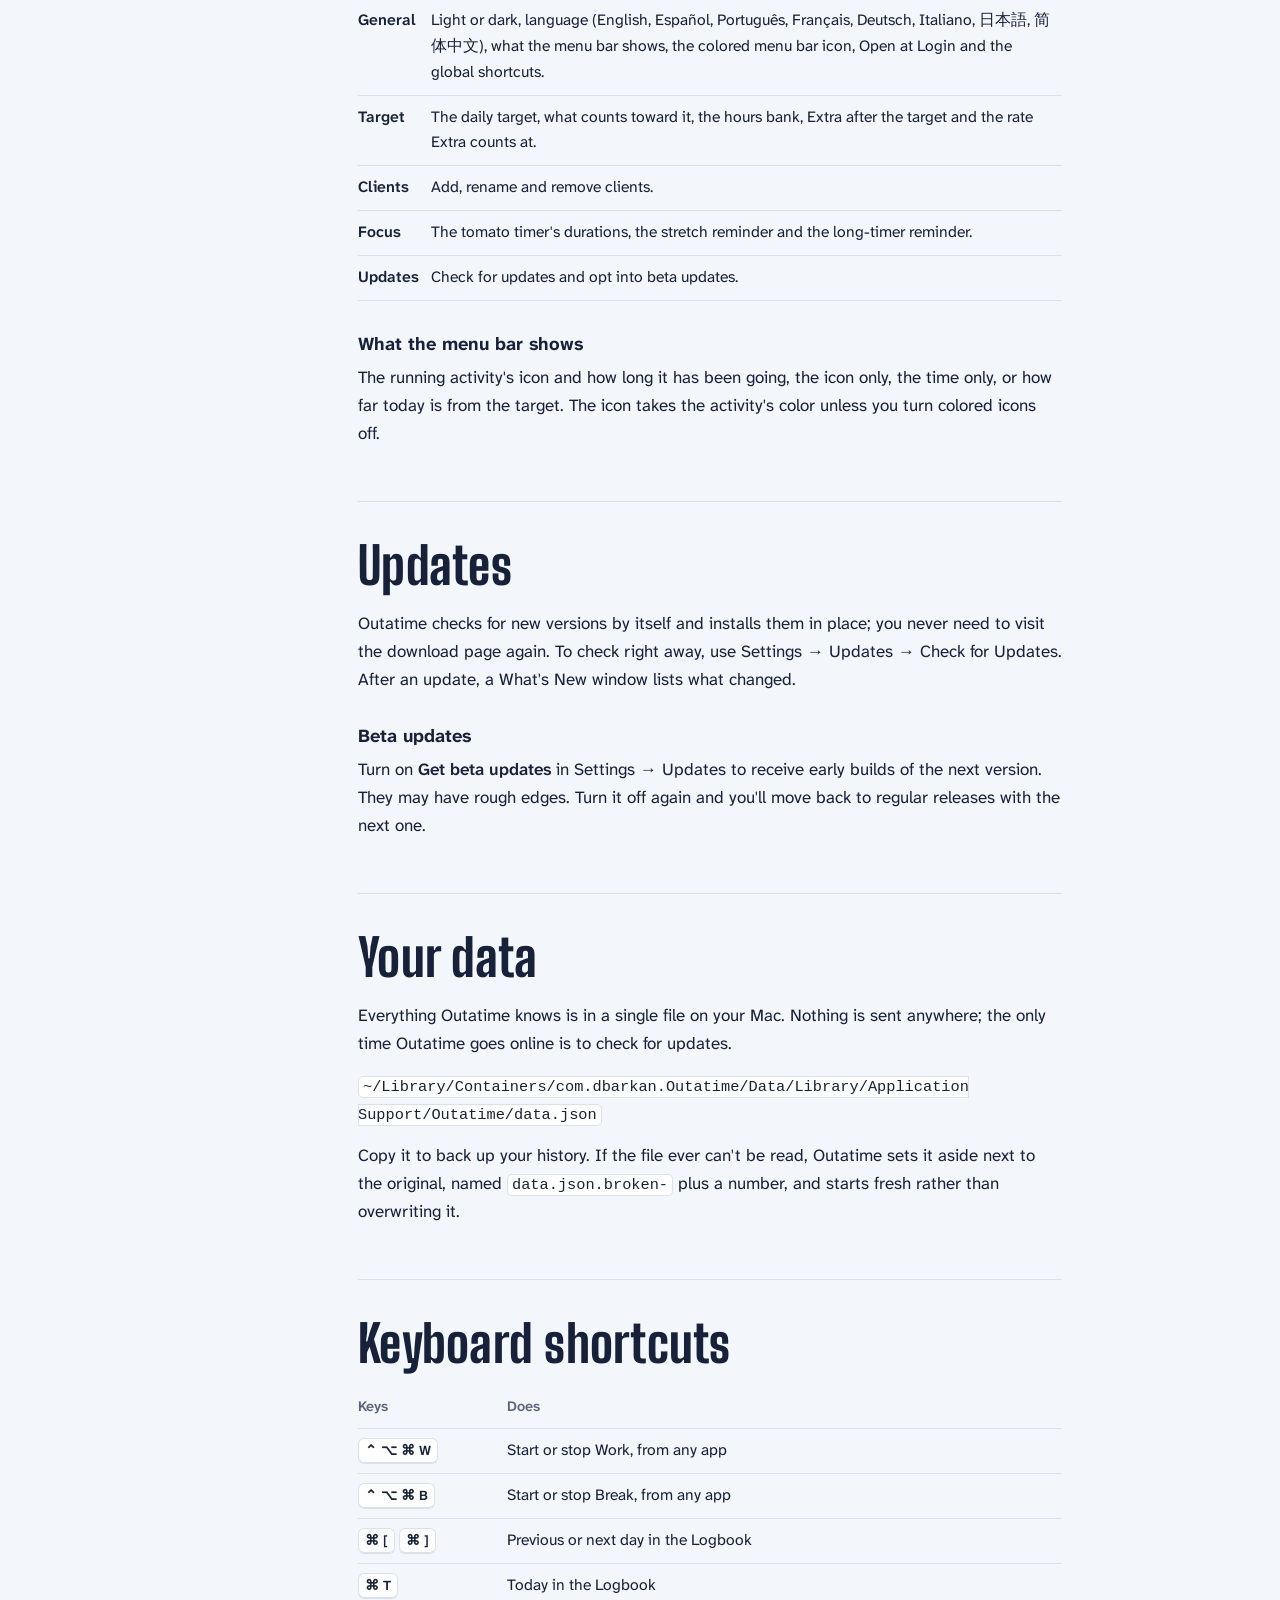
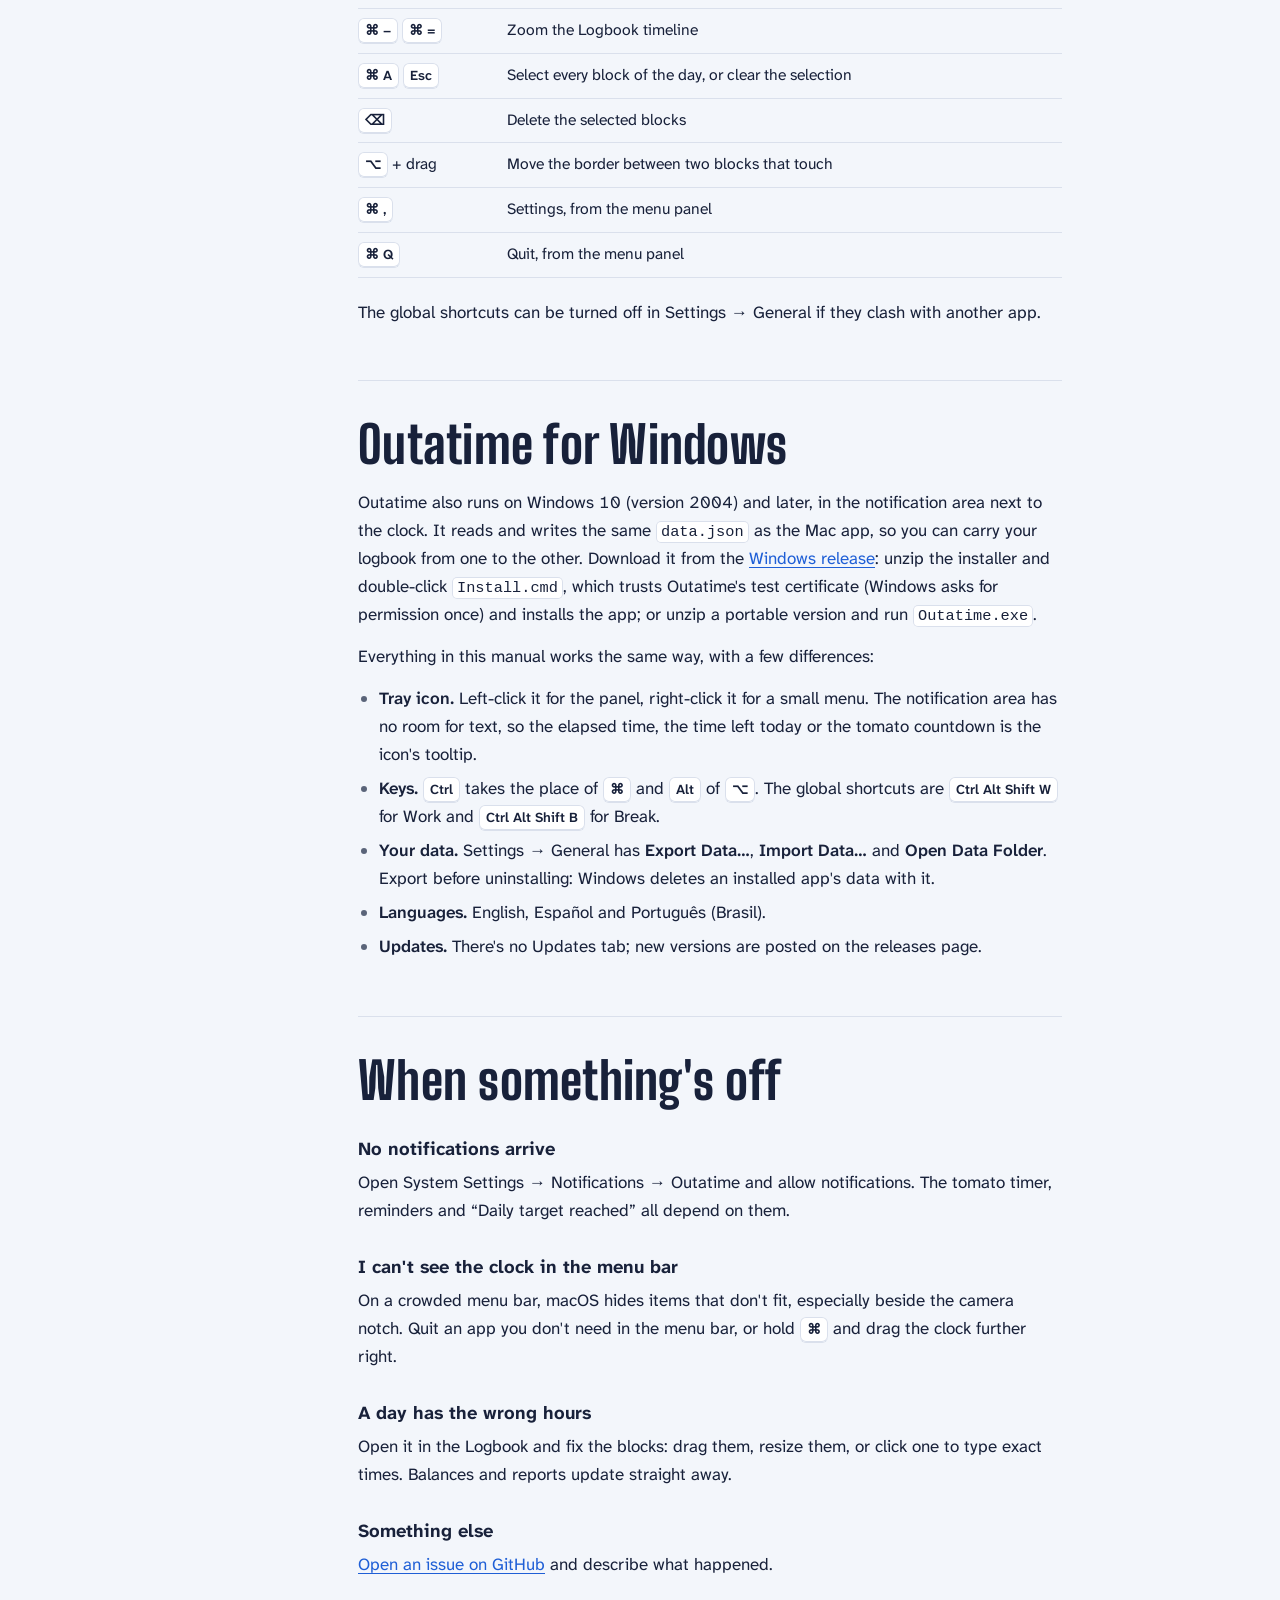
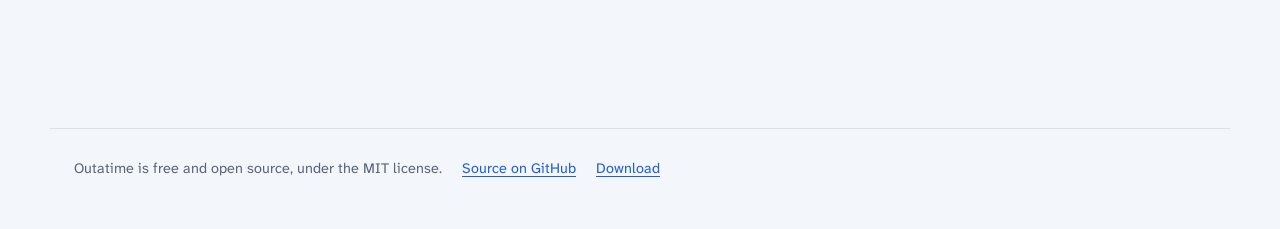
==== commit c26391da: "Version 1.4: reaching an objective congratulates and a client's package can be renewed; the manual g" ====
--- a/docs/manual/index.html
+++ b/docs/manual/index.html
@@ -196,6 +196,18 @@
       <p>Use the arrows in the toolbar or <kbd>⌘ [</kbd> and <kbd>⌘ ]</kbd> to move a day at a time, and <kbd>⌘ T</kbd> to come back to today. Zoom the timeline with <kbd>⌘ −</kbd> and <kbd>⌘ =</kbd>.</p>
     </section>
 
+    <section id="objectives">
+      <h2>Objectives</h2>
+      <p>Set goals under Objectives in the Logbook. The menu counts one down next to Export: click it to see them all, and pick which one it shows with <strong>Show in Menu</strong>.</p>
+      <ul>
+        <li><strong>Vacation</strong> — days off to bank. Overtime in the hours bank buys them, one daily target each.</li>
+        <li><strong>Hours Package</strong> — a client's hours, counted from the day you choose. Their Work, Extra and Travel all count.</li>
+        <li><strong>Salary</strong> — an amount at your hourly rate, which gives the hours you owe the client. Their Work, Extra and Travel count it down.</li>
+      </ul>
+      <h3>Reaching one</h3>
+      <p>You get a congratulations notification. For a package, click <strong>Renew</strong> on the notification, or next to <strong>Done</strong> under Objectives, to start another round of the same size; time past the goal carries into it. A Vacation doesn't renew: logging the days in the Hours Bank draws the bank down, and it fills up again from there.</p>
+    </section>
+
     <section id="focus">
       <h2>Focus and breaks</h2>
       <h3>Tomato timer</h3>
